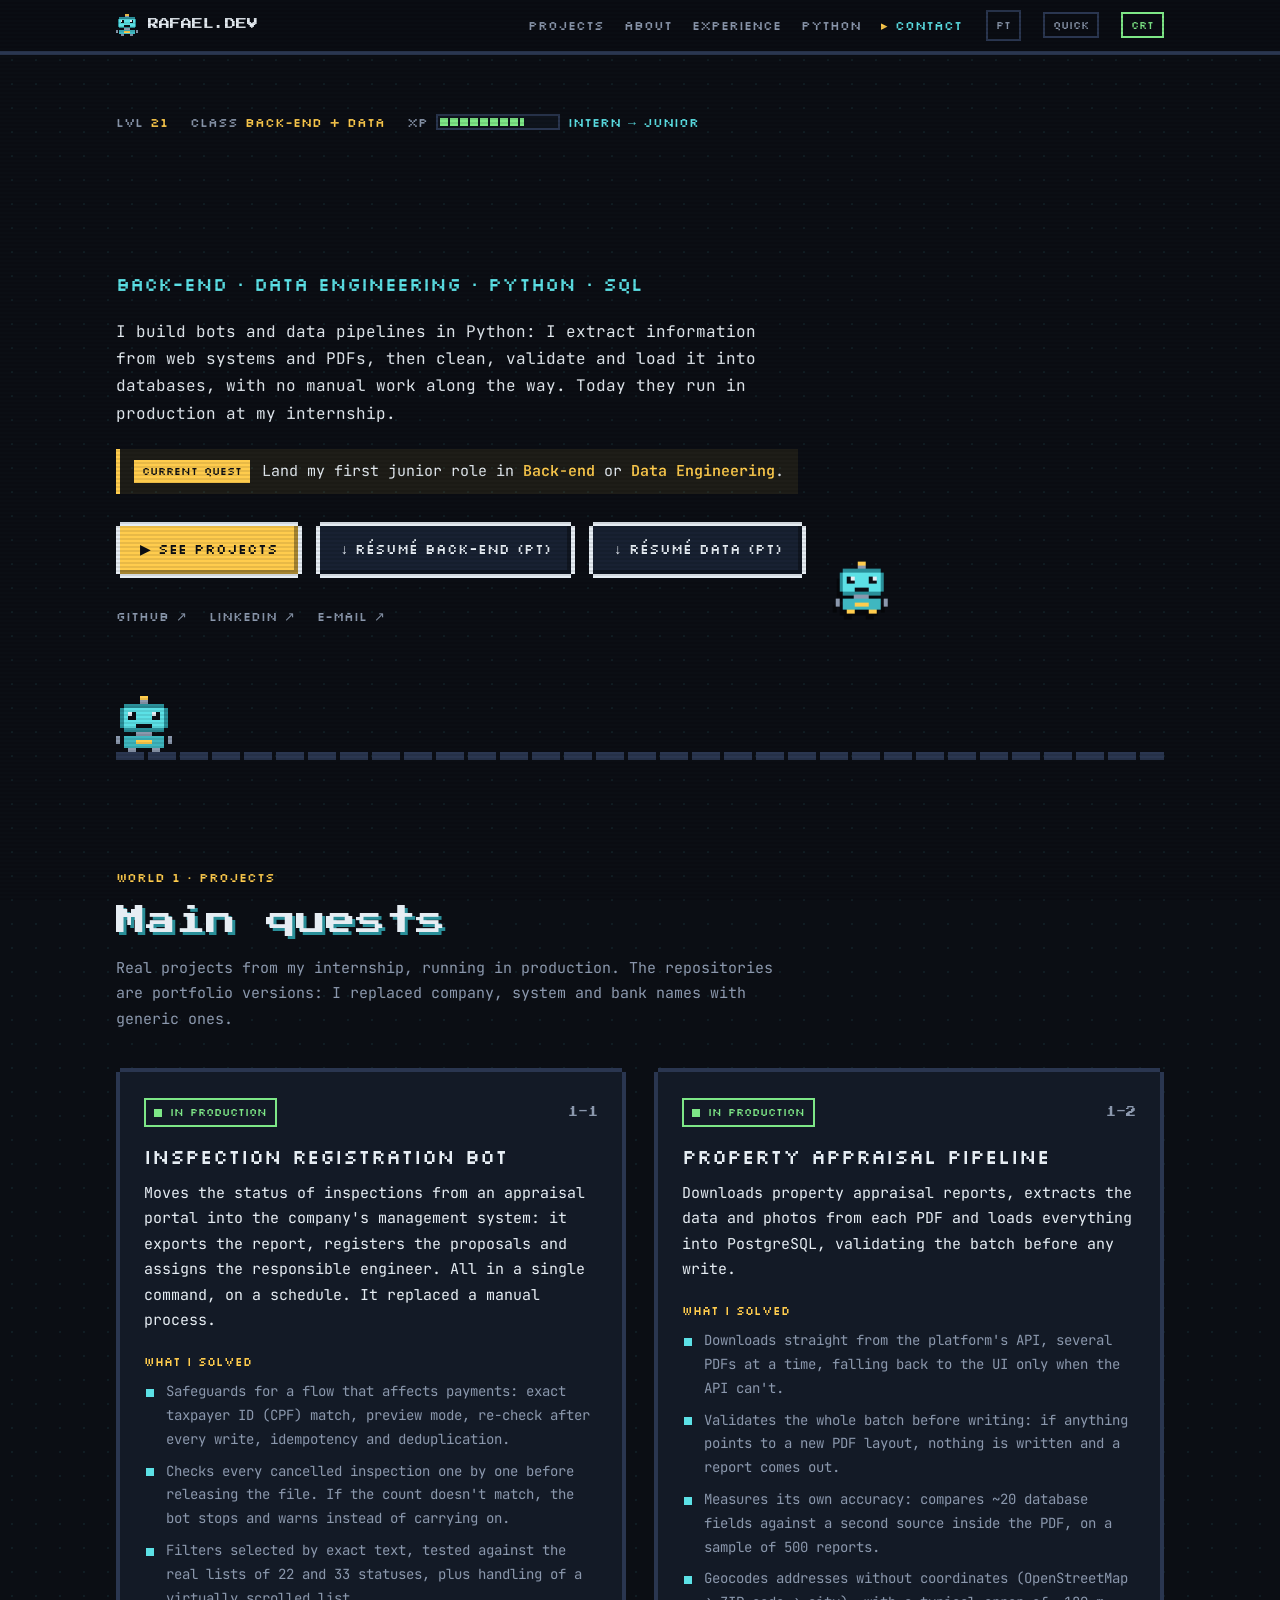
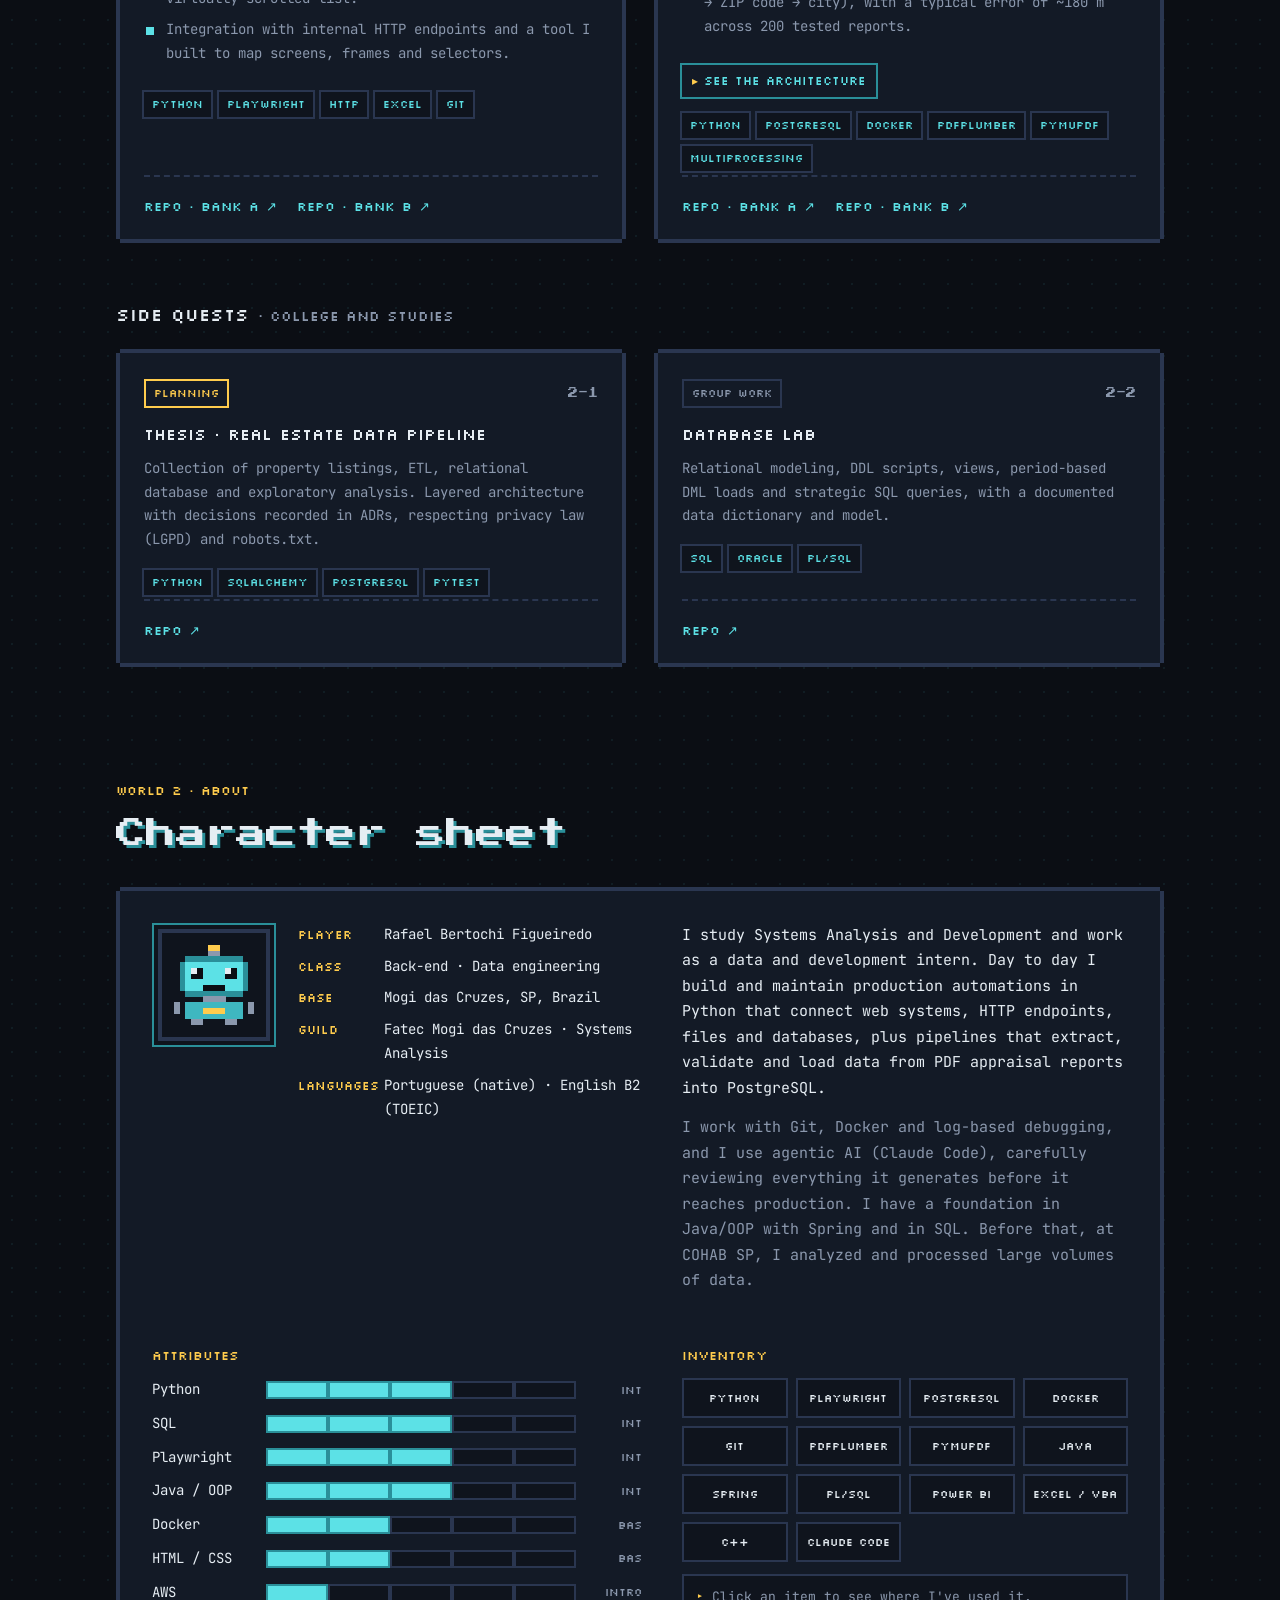
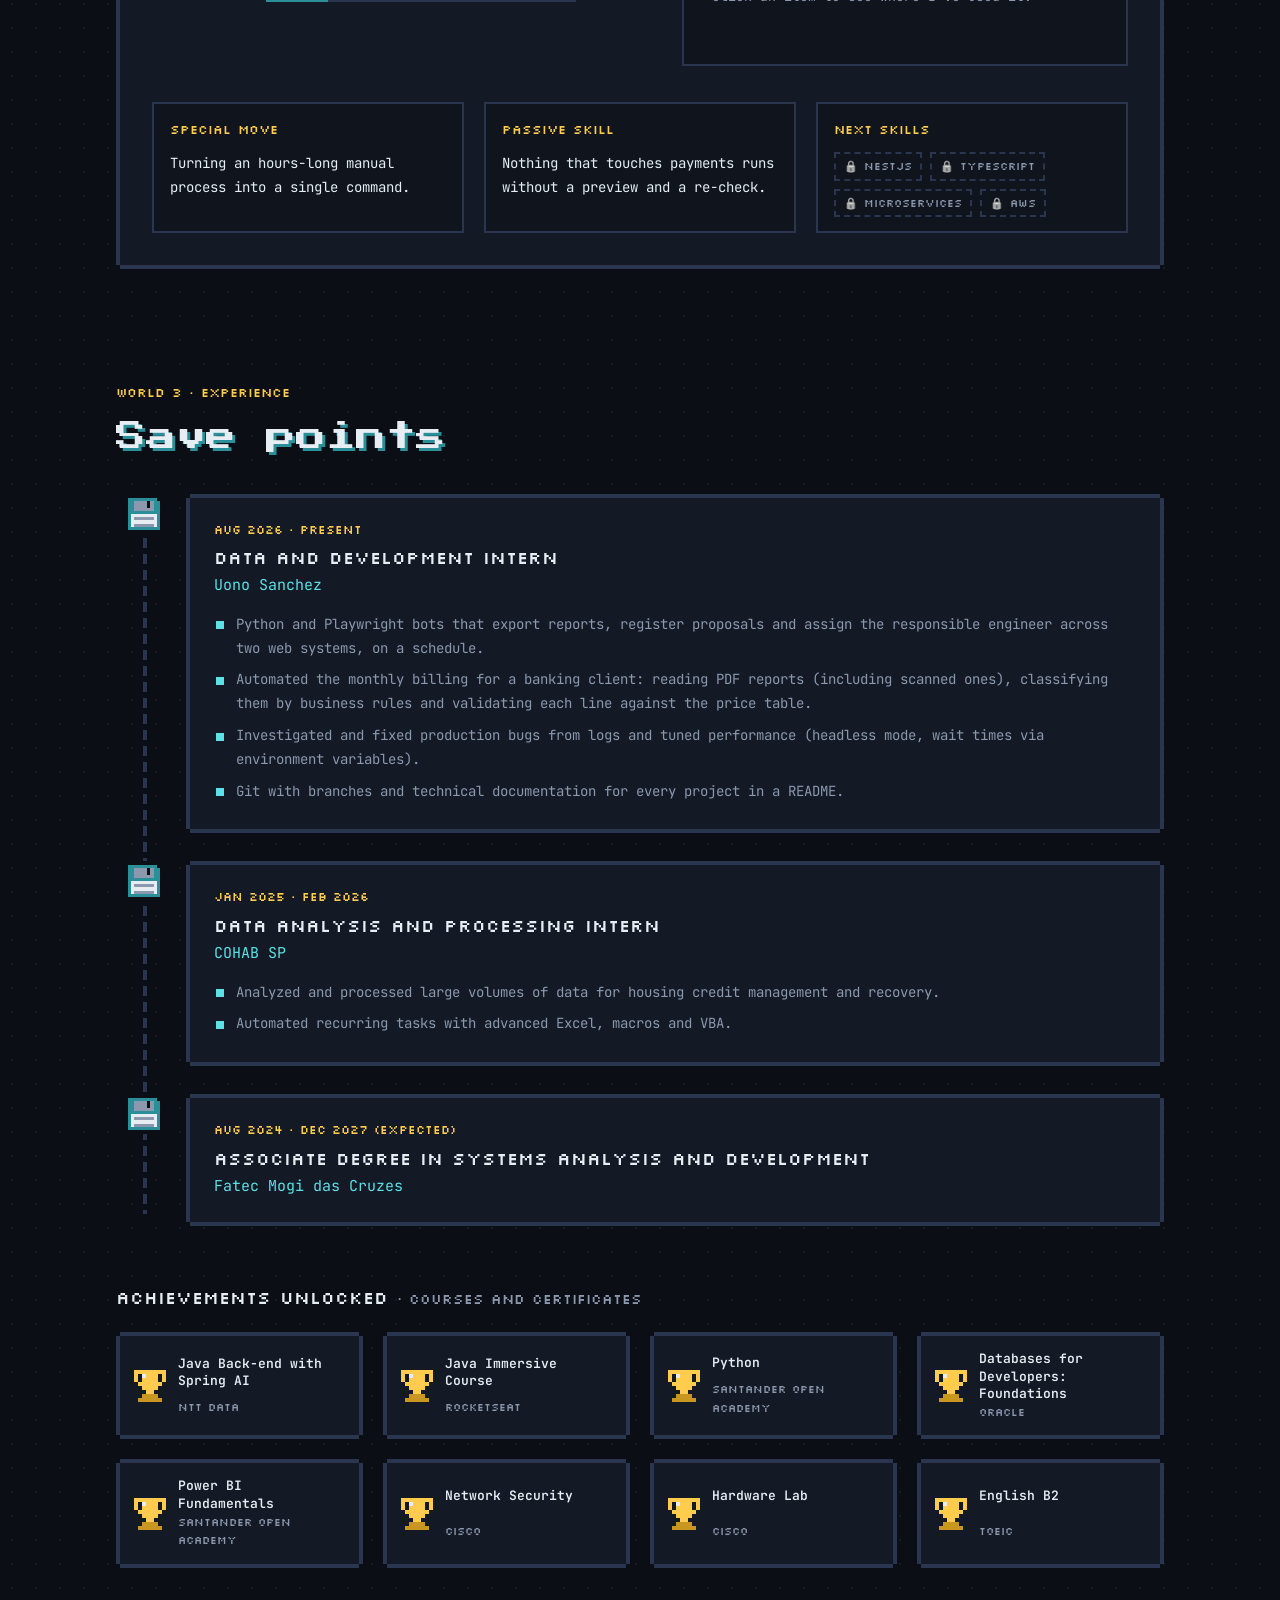
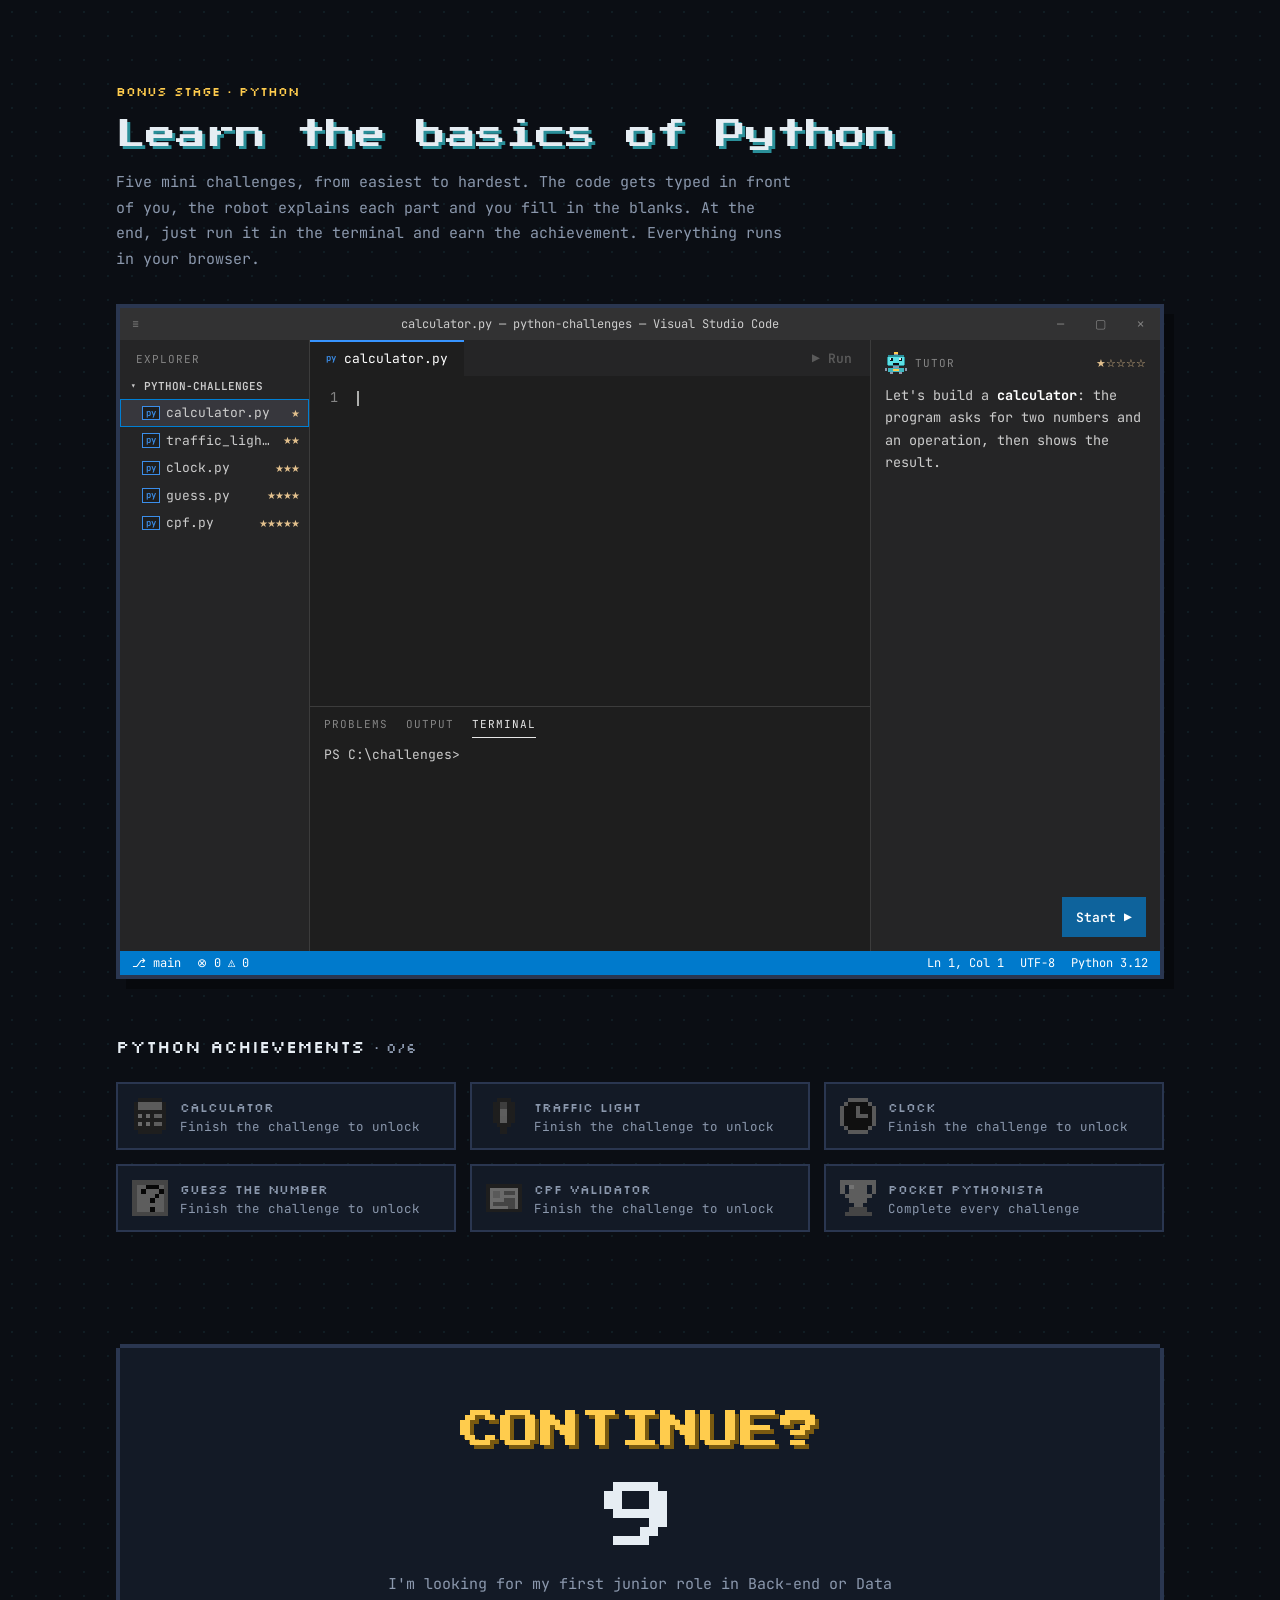
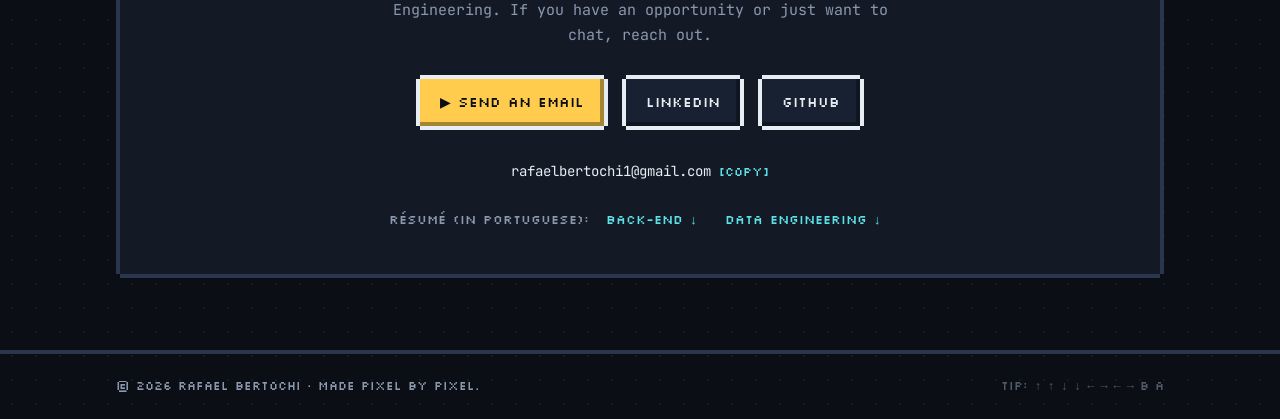
==== en/index.html @ b199b08f "Versão em inglês do portfólio" ====
<!doctype html>
<html lang="en">
<head>
  <meta charset="utf-8">
  <meta name="viewport" content="width=device-width, initial-scale=1">
  <title>Rafael Bertochi · Back-end & Data</title>
  <meta name="description" content="Rafael Bertochi: back-end and data engineering developer. Bots and data pipelines in Python, Playwright, PostgreSQL and Docker. Looking for a junior role in Back-end or Data Engineering.">
  <meta name="theme-color" content="#0b0e14">
  <meta property="og:title" content="Rafael Bertochi · Back-end & Data">
  <meta property="og:description" content="I build bots and data pipelines in Python that take manual work out of the way.">
  <meta property="og:type" content="website">
  <meta property="og:url" content="https://rafaelbertochi1.github.io/en/">
  <meta property="og:image" content="https://rafaelbertochi1.github.io/assets/og.png">
  <meta property="og:image:width" content="1200">
  <meta property="og:image:height" content="630">
  <meta property="og:image:alt" content="Rafael Bertochi: back-end and data engineering, with the portfolio's pixel art robot">
  <meta property="og:locale" content="en_US">
  <meta name="twitter:card" content="summary_large_image">
  <meta name="twitter:image" content="https://rafaelbertochi1.github.io/assets/og.png">
  <link rel="canonical" href="https://rafaelbertochi1.github.io/en/">
  <link rel="alternate" hreflang="pt-BR" href="https://rafaelbertochi1.github.io/">
  <link rel="alternate" hreflang="en" href="https://rafaelbertochi1.github.io/en/">
  <link rel="icon" href="../assets/favicon.svg" type="image/svg+xml">
  <link rel="preconnect" href="https://fonts.googleapis.com">
  <link rel="preconnect" href="https://fonts.gstatic.com" crossorigin>
  <link href="https://fonts.googleapis.com/css2?family=JetBrains+Mono:wght@400;600&family=Press+Start+2P&family=Silkscreen&display=swap" rel="stylesheet">
  <link rel="stylesheet" href="../css/style.css?v=20261006151657">
  <link rel="stylesheet" href="../css/quest.css?v=20261006151657">
  <link rel="stylesheet" href="../css/companion.css?v=20261006151657">
  <link rel="stylesheet" href="../css/cursor.css?v=20261006151657">
  <script>
    document.documentElement.classList.add('js');
    try { if (localStorage.getItem('rbf-direto') === '1') document.documentElement.classList.add('direto'); } catch (e) {}
  </script>
</head>
<body>
  <a class="skip" href="#conteudo">Skip to content</a>

  <!-- Tela de boot (só na primeira visita da sessão) -->
  <div class="boot" id="boot" aria-hidden="true">
    <pre class="boot__log" id="bootLog"></pre>
    <p class="boot__skip">Press any key to skip</p>
  </div>

  <header class="nav">
    <div class="nav__inner">
      <a class="nav__logo" href="#topo" aria-label="Home">
        <span class="nav__sprite" data-sprite="robot" aria-hidden="true"></span>
        <span>RAFAEL.DEV</span>
      </a>
      <nav aria-label="Sections">
        <ul class="nav__links">
          <li><a href="#missoes">Projects</a></li>
          <li><a href="#ficha">About</a></li>
          <li><a href="#jornada">Experience</a></li>
          <li><a href="#python">Python</a></li>
          <li><a href="#contato">Contact</a></li>
        </ul>
      </nav>
      <a class="nav__crt nav__lang" href="../" hreflang="pt-BR" lang="pt-BR" title="Versão em português">PT</a>
      <button class="nav__crt nav__direct" id="directToggle" type="button" aria-pressed="false" title="Quick mode: turns off the intro, the building animations and the robots so you can read everything right away">QUICK</button>
      <button class="nav__crt" id="crtToggle" type="button" aria-pressed="true" title="Turns the old screen effect on/off">CRT</button>
    </div>
  </header>

  <main id="conteudo">

    <!-- HERO -->
    <section class="hero" id="topo">
      <div class="wrap">
        <div class="hud" aria-label="Status">
          <span class="hud__item">LVL <b>21</b></span>
          <span class="hud__item">CLASS <b>BACK-END + DATA</b></span>
          <span class="hud__item hud__xp">
            <span>XP</span>
            <span class="xpbar" role="img" aria-label="Progress from intern to junior"><span class="xpbar__fill"></span></span>
            <span class="hud__xplabel">INTERN → JUNIOR</span>
          </span>
        </div>

        <h1 class="hero__name"><span>RAFAEL</span> <span>BERTOCHI</span></h1>

        <p class="hero__role">Back-end · Data engineering · Python · SQL</p>

        <p class="hero__pitch">
          I build bots and data pipelines in Python: I extract information from web systems
          and PDFs, then clean, validate and load it into databases, with no manual work along
          the way. Today they run in production at my internship.
        </p>

        <p class="quest">
          <span class="quest__tag">CURRENT QUEST</span>
          <span>Land my first junior role in <strong>Back-end</strong> or <strong>Data Engineering</strong>.</span>
        </p>

        <div class="hero__cta">
          <a class="btn btn--primary" href="#missoes">▶ See projects</a>
          <a class="btn" href="../assets/cv/Rafael_Bertochi_CV_Backend_Jr.pdf" download data-goatcounter-click="en-cv-backend-topo">↓ Résumé Back-end (PT)</a>
          <a class="btn" href="../assets/cv/Rafael_Bertochi_CV_Engenharia_Dados.pdf" download data-goatcounter-click="en-cv-dados-topo">↓ Résumé Data (PT)</a>
        </div>

        <ul class="social">
          <li><a href="https://github.com/rafaelbertochi1" target="_blank" rel="noopener" data-goatcounter-click="en-topo-github">GitHub</a></li>
          <li><a href="https://www.linkedin.com/in/rafael-bertochi1" target="_blank" rel="noopener" data-goatcounter-click="en-topo-linkedin">LinkedIn</a></li>
          <li><a href="mailto:rafaelbertochi1@gmail.com" data-goatcounter-click="en-topo-email">E-mail</a></li>
        </ul>
      </div>

      <div class="stage" id="stage">
        <button class="bot" id="bot" type="button" aria-label="Rafael's robot. Click to make it talk.">
          <span class="bot__bubble" id="botBubble" role="status" aria-live="polite"></span>
          <span class="bot__sprite" id="botSprite" aria-hidden="true"></span>
        </button>
        <div class="ground" aria-hidden="true"></div>
      </div>
    </section>

    <!-- PROJETOS -->
    <section class="section" id="missoes">
      <div class="wrap">
        <header class="section__head reveal">
          <p class="section__kicker">WORLD 1 · PROJECTS</p>
          <h2 class="section__title">Main quests</h2>
          <p class="section__lead">
            Real projects from my internship, running in production. The repositories are portfolio
            versions: I replaced company, system and bank names with generic ones.
          </p>
        </header>

        <div class="cards cards--main">
          <article class="card reveal">
            <div class="card__top">
              <span class="badge badge--live"><i></i>IN PRODUCTION</span>
              <span class="card__num">1-1</span>
            </div>
            <h3 class="card__title">Inspection registration bot</h3>
            <p class="card__desc">
              Moves the status of inspections from an appraisal portal into the company's management
              system: it exports the report, registers the proposals and assigns the responsible
              engineer. All in a single command, on a schedule. It replaced a manual process.
            </p>
            <p class="card__loot">What I solved</p>
            <ul class="list">
              <li>Safeguards for a flow that affects payments: exact taxpayer ID (CPF) match, preview mode, re-check after every write, idempotency and deduplication.</li>
              <li>Checks every cancelled inspection one by one before releasing the file. If the count doesn't match, the bot stops and warns instead of carrying on.</li>
              <li>Filters selected by exact text, tested against the real lists of 22 and 33 statuses, plus handling of a virtually scrolled list.</li>
              <li>Integration with internal HTTP endpoints and a tool I built to map screens, frames and selectors.</li>
            </ul>
            <ul class="chips" aria-label="Technologies">
              <li>Python</li><li>Playwright</li><li>HTTP</li><li>Excel</li><li>Git</li>
            </ul>
            <div class="card__links">
              <a href="https://github.com/rafaelbertochi1/robo-cadastro-banco-a" target="_blank" rel="noopener" data-goatcounter-click="en-repo-robo-cadastro-banco-a">Repo · Bank A ↗</a>
              <a href="https://github.com/rafaelbertochi1/robo-cadastro-banco-b" target="_blank" rel="noopener" data-goatcounter-click="en-repo-robo-cadastro-banco-b">Repo · Bank B ↗</a>
            </div>
          </article>

          <article class="card reveal">
            <div class="card__top">
              <span class="badge badge--live"><i></i>IN PRODUCTION</span>
              <span class="card__num">1-2</span>
            </div>
            <h3 class="card__title">Property appraisal pipeline</h3>
            <p class="card__desc">
              Downloads property appraisal reports, extracts the data and photos from each PDF
              and loads everything into PostgreSQL, validating the batch before any write.
            </p>
            <p class="card__loot">What I solved</p>
            <ul class="list">
              <li>Downloads straight from the platform's API, several PDFs at a time, falling back to the UI only when the API can't.</li>
              <li>Validates the whole batch before writing: if anything points to a new PDF layout, nothing is written and a report comes out.</li>
              <li>Measures its own accuracy: compares ~20 database fields against a second source inside the PDF, on a sample of 500 reports.</li>
              <li>Geocodes addresses without coordinates (OpenStreetMap → ZIP code → city), with a typical error of ~180 m across 200 tested reports.</li>
            </ul>
            <details class="arch">
              <summary>See the architecture</summary>
              <ol class="arch__flow" aria-label="Pipeline stages">
                <li><b>Platform</b><small>appraisal reports as PDFs</small></li>
                <li><b>Download</b><small>platform API, several at a time</small></li>
                <li><b>Extraction</b><small>data with pdfplumber, photos with PyMuPDF</small></li>
                <li class="is-gate"><b>Batch validation</b><small>new layout spotted? nothing is written</small></li>
                <li><b>PostgreSQL</b><small>in Docker, via psycopg2</small></li>
                <li><b>Geocoding</b><small>OpenStreetMap → ZIP code → city, in the background</small></li>
              </ol>
              <ul class="arch__stats">
                <li><b>500</b><small>reports in the accuracy sample</small></li>
                <li><b>~20</b><small>fields checked against a 2nd source in the PDF</small></li>
                <li><b>~180 m</b><small>typical geocoding error</small></li>
              </ul>
            </details>
            <ul class="chips" aria-label="Technologies">
              <li>Python</li><li>PostgreSQL</li><li>Docker</li><li>pdfplumber</li><li>PyMuPDF</li><li>Multiprocessing</li>
            </ul>
            <div class="card__links">
              <a href="https://github.com/rafaelbertochi1/pipeline-laudos-banco-a" target="_blank" rel="noopener" data-goatcounter-click="en-repo-pipeline-laudos-banco-a">Repo · Bank A ↗</a>
              <a href="https://github.com/rafaelbertochi1/pipeline-laudos-banco-b" target="_blank" rel="noopener" data-goatcounter-click="en-repo-pipeline-laudos-banco-b">Repo · Bank B ↗</a>
            </div>
          </article>
        </div>

        <h3 class="subhead reveal">Side quests <span>· college and studies</span></h3>

        <div class="cards cards--side">
          <article class="card card--small reveal">
            <div class="card__top">
              <span class="badge badge--wip">PLANNING</span>
              <span class="card__num">2-1</span>
            </div>
            <h4 class="card__title">Thesis · Real estate data pipeline</h4>
            <p class="card__desc">
              Collection of property listings, ETL, relational database and exploratory analysis.
              Layered architecture with decisions recorded in ADRs, respecting privacy law (LGPD) and robots.txt.
            </p>
            <ul class="chips"><li>Python</li><li>SQLAlchemy</li><li>PostgreSQL</li><li>pytest</li></ul>
            <div class="card__links">
              <a href="https://github.com/rafaelbertochi1/Web_Scraper_TCC" target="_blank" rel="noopener" data-goatcounter-click="en-repo-Web_Scraper_TCC">Repo ↗</a>
            </div>
          </article>

          <article class="card card--small reveal">
            <div class="card__top">
              <span class="badge">GROUP WORK</span>
              <span class="card__num">2-2</span>
            </div>
            <h4 class="card__title">Database Lab</h4>
            <p class="card__desc">
              Relational modeling, DDL scripts, views, period-based DML loads and strategic
              SQL queries, with a documented data dictionary and model.
            </p>
            <ul class="chips"><li>SQL</li><li>Oracle</li><li>PL/SQL</li></ul>
            <div class="card__links">
              <a href="https://github.com/rafaelbertochi1/Lab_Banco_Dados" target="_blank" rel="noopener" data-goatcounter-click="en-repo-Lab_Banco_Dados">Repo ↗</a>
            </div>
          </article>
        </div>
      </div>
    </section>

    <!-- SOBRE -->
    <section class="section" id="ficha">
      <div class="wrap">
        <header class="section__head reveal">
          <p class="section__kicker">WORLD 2 · ABOUT</p>
          <h2 class="section__title">Character sheet</h2>
        </header>

        <div class="sheet reveal">
          <div class="sheet__id">
            <div class="portrait" aria-hidden="true"><span data-sprite="robot" data-scale="big"></span></div>
            <dl class="idlist">
              <div><dt>Player</dt><dd>Rafael Bertochi Figueiredo</dd></div>
              <div><dt>Class</dt><dd>Back-end · Data engineering</dd></div>
              <div><dt>Base</dt><dd>Mogi das Cruzes, SP, Brazil</dd></div>
              <div><dt>Guild</dt><dd>Fatec Mogi das Cruzes · Systems Analysis</dd></div>
              <div><dt>Languages</dt><dd>Portuguese (native) · English B2 (TOEIC)</dd></div>
            </dl>
          </div>

          <div class="sheet__bio">
            <p>
              I study Systems Analysis and Development and work as a data and development intern.
              Day to day I build and maintain production automations in Python that connect web
              systems, HTTP endpoints, files and databases, plus pipelines that extract, validate
              and load data from PDF appraisal reports into PostgreSQL.
            </p>
            <p>
              I work with Git, Docker and log-based debugging, and I use agentic AI (Claude Code),
              carefully reviewing everything it generates before it reaches production. I have a
              foundation in Java/OOP with Spring and in SQL. Before that, at COHAB SP, I analyzed
              and processed large volumes of data.
            </p>
          </div>

          <div class="sheet__stats">
            <h3 class="mini">Attributes</h3>
            <ul class="stats" id="stats">
              <li data-lvl="3"><span class="stats__name">Python</span><span class="stats__bar"></span><span class="stats__tag">INT</span></li>
              <li data-lvl="3"><span class="stats__name">SQL</span><span class="stats__bar"></span><span class="stats__tag">INT</span></li>
              <li data-lvl="3"><span class="stats__name">Playwright</span><span class="stats__bar"></span><span class="stats__tag">INT</span></li>
              <li data-lvl="3"><span class="stats__name">Java / OOP</span><span class="stats__bar"></span><span class="stats__tag">INT</span></li>
              <li data-lvl="2"><span class="stats__name">Docker</span><span class="stats__bar"></span><span class="stats__tag">BAS</span></li>
              <li data-lvl="2"><span class="stats__name">HTML / CSS</span><span class="stats__bar"></span><span class="stats__tag">BAS</span></li>
              <li data-lvl="1"><span class="stats__name">AWS</span><span class="stats__bar"></span><span class="stats__tag">INTRO</span></li>
            </ul>
          </div>

          <div class="sheet__inv">
            <h3 class="mini">Inventory</h3>
            <ul class="inv">
              <li>Python</li><li>Playwright</li><li>PostgreSQL</li><li>Docker</li>
              <li>Git</li><li>pdfplumber</li><li>PyMuPDF</li><li>Java</li>
              <li>Spring</li><li>PL/SQL</li><li>Power BI</li><li>Excel / VBA</li>
              <li>C++</li><li>Claude Code</li>
            </ul>
            <div class="inv__info" id="invInfo" aria-live="polite">
              <p class="inv__hint">Click an item to see where I've used it.</p>
            </div>
          </div>

          <div class="sheet__moves">
            <div class="move">
              <h3 class="mini">Special move</h3>
              <p>Turning an hours-long manual process into a single command.</p>
            </div>
            <div class="move">
              <h3 class="mini">Passive skill</h3>
              <p>Nothing that touches payments runs without a preview and a re-check.</p>
            </div>
            <div class="move move--locked">
              <h3 class="mini">Next skills</h3>
              <ul class="locked">
                <li>NestJS</li><li>TypeScript</li><li>Microservices</li><li>AWS</li>
              </ul>
            </div>
          </div>
        </div>
      </div>
    </section>

    <!-- EXPERIÊNCIA -->
    <section class="section" id="jornada">
      <div class="wrap">
        <header class="section__head reveal">
          <p class="section__kicker">WORLD 3 · EXPERIENCE</p>
          <h2 class="section__title">Save points</h2>
        </header>

        <ol class="timeline">
          <li class="save reveal">
            <span class="save__icon" data-sprite="floppy" aria-hidden="true"></span>
            <div class="save__body">
              <p class="save__date">Aug 2026 · present</p>
              <h3 class="save__role">Data and Development Intern</h3>
              <p class="save__org">Uono Sanchez</p>
              <ul class="list">
                <li>Python and Playwright bots that export reports, register proposals and assign the responsible engineer across two web systems, on a schedule.</li>
                <li>Automated the monthly billing for a banking client: reading PDF reports (including scanned ones), classifying them by business rules and validating each line against the price table.</li>
                <li>Investigated and fixed production bugs from logs and tuned performance (headless mode, wait times via environment variables).</li>
                <li>Git with branches and technical documentation for every project in a README.</li>
              </ul>
            </div>
          </li>

          <li class="save reveal">
            <span class="save__icon" data-sprite="floppy" aria-hidden="true"></span>
            <div class="save__body">
              <p class="save__date">Jan 2025 · Feb 2026</p>
              <h3 class="save__role">Data Analysis and Processing Intern</h3>
              <p class="save__org">COHAB SP</p>
              <ul class="list">
                <li>Analyzed and processed large volumes of data for housing credit management and recovery.</li>
                <li>Automated recurring tasks with advanced Excel, macros and VBA.</li>
              </ul>
            </div>
          </li>

          <li class="save reveal">
            <span class="save__icon" data-sprite="floppy" aria-hidden="true"></span>
            <div class="save__body">
              <p class="save__date">Aug 2024 · Dec 2027 (expected)</p>
              <h3 class="save__role">Associate Degree in Systems Analysis and Development</h3>
              <p class="save__org">Fatec Mogi das Cruzes</p>
            </div>
          </li>
        </ol>

        <h3 class="subhead reveal">Achievements unlocked <span>· courses and certificates</span></h3>
        <ul class="trophies">
          <li class="trophy reveal"><span data-sprite="trophy" aria-hidden="true"></span><b>Java Back-end with Spring AI</b><small>NTT DATA</small></li>
          <li class="trophy reveal"><span data-sprite="trophy" aria-hidden="true"></span><b>Java Immersive Course</b><small>Rocketseat</small></li>
          <li class="trophy reveal"><span data-sprite="trophy" aria-hidden="true"></span><b>Python</b><small>Santander Open Academy</small></li>
          <li class="trophy reveal"><span data-sprite="trophy" aria-hidden="true"></span><b>Databases for Developers: Foundations</b><small>Oracle</small></li>
          <li class="trophy reveal"><span data-sprite="trophy" aria-hidden="true"></span><b>Power BI Fundamentals</b><small>Santander Open Academy</small></li>
          <li class="trophy reveal"><span data-sprite="trophy" aria-hidden="true"></span><b>Network Security</b><small>Cisco</small></li>
          <li class="trophy reveal"><span data-sprite="trophy" aria-hidden="true"></span><b>Hardware Lab</b><small>Cisco</small></li>
          <li class="trophy reveal"><span data-sprite="trophy" aria-hidden="true"></span><b>English B2</b><small>TOEIC</small></li>
        </ul>
      </div>
    </section>

    <!-- DESAFIOS PYTHON -->
    <section class="section" id="python">
      <div class="wrap">
        <header class="section__head reveal">
          <p class="section__kicker">BONUS STAGE · PYTHON</p>
          <h2 class="section__title">Learn the basics of Python</h2>
          <p class="section__lead">
            Five mini challenges, from easiest to hardest. The code gets typed in front of you,
            the robot explains each part and you fill in the blanks. At the end, just run it in
            the terminal and earn the achievement. Everything runs in your browser.
          </p>
        </header>

        <div class="qpicker reveal" id="qPicker" role="tablist" aria-label="Challenges"></div>

        <div class="vsc reveal" id="vsc">
          <div class="vsc__title" aria-hidden="true">
            <span class="vsc__menu">≡</span>
            <span class="vsc__name" id="vscTitle">python-challenges — Visual Studio Code</span>
            <span class="vsc__win"><i>—</i><i>▢</i><i>✕</i></span>
          </div>

          <div class="vsc__body">
            <aside class="vsc__explorer" aria-label="Challenge files">
              <p class="vsc__label">EXPLORER</p>
              <p class="vsc__folder">▾ PYTHON-CHALLENGES</p>
              <ul class="vsc__files" id="qFiles"></ul>
            </aside>

            <div class="vsc__editor">
              <div class="vsc__tabs">
                <span class="vsc__tab" id="qTab">calculator.py</span>
                <button class="vsc__run" id="qRun" type="button" disabled title="Run Python file">▶ Run</button>
              </div>
              <div class="vsc__code" id="qCode" aria-label="Challenge code"></div>
            </div>

            <aside class="vsc__tutor" aria-live="polite">
              <div class="tutor__head">
                <span class="tutor__bot" data-sprite="robot" aria-hidden="true"></span>
                <span>TUTOR</span>
                <span class="tutor__step" id="qStep"></span>
              </div>
              <div class="tutor__body" id="qTutor"></div>
              <div class="tutor__quiz" id="qQuiz"></div>
              <div class="tutor__actions">
                <button class="qbtn qbtn--ghost" id="qSkip" type="button">⏩ Skip typing</button>
                <button class="qbtn" id="qNext" type="button">Start ▶</button>
              </div>
            </aside>

            <div class="vsc__panel">
              <div class="vsc__ptabs" aria-hidden="true">
                <span>PROBLEMS</span><span>OUTPUT</span><span class="is-on">TERMINAL</span>
                <button class="vsc__stop" id="qStop" type="button" hidden>■ Stop (Ctrl+C)</button>
              </div>
              <div class="term" id="qTerm" role="log" aria-label="Terminal"></div>
              <div class="qwidget" id="qWidget" aria-hidden="true"></div>
            </div>
          </div>

          <div class="vsc__status" aria-hidden="true">
            <span>⎇ main</span>
            <span id="qStatusErr">⊗ 0  ⚠ 0</span>
            <span class="vsc__spacer"></span>
            <span id="qPos">Ln 1, Col 1</span>
            <span>UTF-8</span>
            <span>Python 3.12</span>
          </div>
        </div>

        <h3 class="subhead reveal">Python achievements <span id="qCount">· 0/5</span></h3>
        <ul class="qach" id="qAch"></ul>
        <button class="qreset" id="qReset" type="button">Reset progress</button>
      </div>
    </section>

    <!-- CONTATO -->
    <section class="section section--contact" id="contato">
      <div class="wrap">
        <div class="continue reveal">
          <p class="continue__title">CONTINUE?</p>
          <p class="continue__count" id="countdown" aria-hidden="true">9</p>
          <p class="continue__text">
            I'm looking for my first junior role in Back-end or Data Engineering.
            If you have an opportunity or just want to chat, reach out.
          </p>
          <div class="hero__cta continue__cta">
            <a class="btn btn--primary" href="mailto:rafaelbertochi1@gmail.com" data-goatcounter-click="en-contato-email">▶ Send an email</a>
            <a class="btn" href="https://www.linkedin.com/in/rafael-bertochi1" target="_blank" rel="noopener" data-goatcounter-click="en-contato-linkedin">LinkedIn</a>
            <a class="btn" href="https://github.com/rafaelbertochi1" target="_blank" rel="noopener" data-goatcounter-click="en-contato-github">GitHub</a>
          </div>
          <button class="copy" id="copyEmail" type="button">rafaelbertochi1@gmail.com <span>[copy]</span></button>
          <p class="cvlinks">
            Résumé (in Portuguese):
            <a href="../assets/cv/Rafael_Bertochi_CV_Backend_Jr.pdf" download data-goatcounter-click="en-cv-backend-contato">Back-end ↓</a>
            <a href="../assets/cv/Rafael_Bertochi_CV_Engenharia_Dados.pdf" download data-goatcounter-click="en-cv-dados-contato">Data Engineering ↓</a>
          </p>
        </div>
      </div>
    </section>
  </main>

  <footer class="footer">
    <div class="wrap footer__inner">
      <p>© 2026 Rafael Bertochi · Made pixel by pixel.</p>
      <p class="footer__hint">Tip: ↑ ↑ ↓ ↓ ← → ← → B A</p>
    </div>
  </footer>

  <div class="toast" id="toast" role="status" aria-live="polite"></div>

  <div class="mc" id="mcToasts" aria-live="polite"></div>

  <script src="../js/main.js?v=20261006151657"></script>
  <script src="../js/name.js?v=20261006151657"></script>
  <script src="../js/build.js?v=20261006151657"></script>
  <script src="../js/quest.js?v=20261006151657"></script>
  <script src="../js/companion.js?v=20261006151657"></script>
  <script src="../js/cursor.js?v=20261006151657"></script>
</body>
</html>
---- css/style.css ----
/* ==========================================================
   Rafael Bertochi · Portfólio retrô / pixel
   ========================================================== */

:root {
  --bg: #0b0e14;
  --bg-2: #0f141d;
  --panel: #131a26;
  --panel-2: #182132;
  --line: #2a3650;
  --text: #e6edf3;
  --muted: #8b98ad;
  --cyan: #5ce1e6;
  --cyan-dk: #2a8f99;
  --amber: #ffcc4d;
  --green: #7ee787;
  --red: #ff6b6b;
  --ink: #0b0e14;

  --px: 4px;
  --font-display: "Press Start 2P", ui-monospace, monospace;
  --font-label: "Silkscreen", ui-monospace, monospace;
  --font-body: "JetBrains Mono", ui-monospace, Consolas, monospace;

  --wrap: 1080px;
  --gutter: 16px;
}

*, *::before, *::after { box-sizing: border-box; }

html { scroll-behavior: smooth; scroll-padding-top: 72px; }

body {
  margin: 0;
  background-color: var(--bg);
  background-image: radial-gradient(rgba(92, 225, 230, 0.07) 1px, transparent 1px);
  background-size: 24px 24px;
  color: var(--text);
  font-family: var(--font-body);
  font-size: 15px;
  line-height: 1.7;
  -webkit-font-smoothing: antialiased;
  overflow-x: hidden;
}

/* Efeito CRT (scanlines) */
body.crt::after {
  content: "";
  position: fixed;
  inset: 0;
  pointer-events: none;
  z-index: 100;
  background: repeating-linear-gradient(
    to bottom,
    rgba(0, 0, 0, 0) 0,
    rgba(0, 0, 0, 0) 2px,
    rgba(0, 0, 0, 0.18) 3px,
    rgba(0, 0, 0, 0) 4px
  );
}

img, svg { display: block; }
a { color: var(--cyan); text-decoration: none; }
a:hover { color: var(--amber); }
:focus-visible { outline: 3px dashed var(--amber); outline-offset: 3px; }

.wrap {
  width: 100%;
  max-width: var(--wrap);
  margin: 0 auto;
  padding: 0 var(--gutter);
}

.skip {
  position: absolute;
  left: -9999px;
  top: 8px;
  z-index: 200;
  background: var(--amber);
  color: var(--ink);
  padding: 8px 12px;
  font-family: var(--font-label);
}
.skip:focus { left: 8px; }

/* Caixa com cantos "pixelados" */
.px-box,
.card,
.sheet,
.continue,
.trophy,
.save__body {
  background: var(--panel);
  box-shadow:
    0 calc(var(--px) * -1) 0 0 var(--line),
    0 var(--px) 0 0 var(--line),
    calc(var(--px) * -1) 0 0 0 var(--line),
    var(--px) 0 0 0 var(--line);
  margin: var(--px);
}

/* ---------- Sprites ---------- */
[data-sprite] svg { width: 100%; height: 100%; shape-rendering: crispEdges; }

/* ---------- Boot ---------- */
.boot {
  display: none;
  position: fixed;
  inset: 0;
  z-index: 300;
  background: var(--bg);
  padding: 32px var(--gutter);
  font-family: var(--font-label);
  font-size: 14px;
  color: var(--green);
  cursor: var(--cur-hand);
}
.boot.is-on { display: block; }
.boot.is-off { opacity: 0; transition: opacity 0.35s steps(4); }
.boot__log { margin: 0; white-space: pre-wrap; font-family: inherit; line-height: 1.9; }
.boot__skip { position: absolute; bottom: 24px; left: var(--gutter); right: var(--gutter); margin: 0; color: var(--muted); animation: blink 1s steps(1) infinite; }

/* ---------- Nav ---------- */
.nav {
  position: sticky;
  top: 0;
  z-index: 50;
  background: rgba(11, 14, 20, 0.92);
  -webkit-backdrop-filter: blur(6px);
  backdrop-filter: blur(6px);
  border-bottom: var(--px) solid var(--line);
}
.nav__inner {
  max-width: var(--wrap);
  margin: 0 auto;
  padding: 10px var(--gutter);
  display: flex;
  align-items: center;
  gap: 16px;
}
.nav__logo {
  display: flex;
  align-items: center;
  gap: 10px;
  font-family: var(--font-display);
  font-size: 11px;
  color: var(--text);
  white-space: nowrap;
}
.nav__sprite { width: 22px; height: 22px; }
.nav nav { margin-left: auto; }
.nav__links { display: flex; gap: 20px; list-style: none; margin: 0; padding: 0; }
.nav__links a { font-family: var(--font-label); font-size: 13px; color: var(--muted); text-transform: uppercase; }
.nav__links a:hover, .nav__links a.is-active { color: var(--cyan); }
.nav__links a.is-active::before { content: "▸ "; color: var(--amber); }
.nav__crt {
  font-family: var(--font-label);
  font-size: 11px;
  background: transparent;
  color: var(--muted);
  border: 2px solid var(--line);
  padding: 4px 8px;
  cursor: var(--cur-hand);
}
.nav__crt[aria-pressed="true"] { color: var(--green); border-color: var(--green); }
.nav__direct { margin-left: 8px; }
.nav__lang { margin-left: 8px; text-decoration: none; }
.nav__lang:hover { color: var(--amber); border-color: var(--amber); }
.nav__crt + .nav__crt { margin-left: 6px; }
/* Modo direto: tudo aparece na hora */
.direto .reveal { opacity: 1 !important; transform: none !important; }
.direto .xpbar__fill { width: 70%; animation: none; }

/* ---------- Botões ---------- */
.btn {
  display: inline-flex;
  align-items: center;
  gap: 8px;
  font-family: var(--font-label);
  font-size: 14px;
  text-transform: uppercase;
  padding: 12px 20px;
  margin: var(--px);
  color: var(--text);
  background: var(--panel-2);
  box-shadow:
    inset calc(var(--px) * -1) calc(var(--px) * -1) 0 0 rgba(0, 0, 0, 0.35),
    0 calc(var(--px) * -1) 0 0 var(--text),
    0 var(--px) 0 0 var(--text),
    calc(var(--px) * -1) 0 0 0 var(--text),
    var(--px) 0 0 0 var(--text);
  transition: transform 0.08s steps(2);
}
.btn:hover { color: var(--ink); background: var(--cyan); }
.btn:active { transform: translateY(2px); }
.btn--primary { background: var(--amber); color: var(--ink); }
.btn--primary:hover { background: var(--text); color: var(--ink); }

/* ---------- Hero ---------- */
.hero { position: relative; padding: 56px 0 0; }

.hud {
  display: flex;
  flex-wrap: wrap;
  gap: 8px 22px;
  font-family: var(--font-label);
  font-size: 13px;
  color: var(--muted);
  margin-bottom: 28px;
}
.hud b { color: var(--amber); font-weight: 400; }
.hud__xp { display: inline-flex; align-items: center; gap: 10px; }
.hud__xplabel { color: var(--cyan); }
.xpbar {
  position: relative;
  display: inline-block;
  width: 120px;
  height: 12px;
  background: var(--bg-2);
  box-shadow: 0 0 0 2px var(--line);
}
.xpbar__fill {
  position: absolute;
  inset: 2px auto 2px 2px;
  width: 0;
  background: repeating-linear-gradient(90deg, var(--green) 0 8px, transparent 8px 10px);
  animation: xp 1.6s steps(12) 0.4s forwards;
}
@keyframes xp { to { width: 70%; } }

.hero__name {
  font-family: var(--font-display);
  font-weight: 400;
  font-size: clamp(30px, 7.4vw, 68px);
  line-height: 1.25;
  margin: 0 0 22px;
  letter-spacing: 1px;
  color: var(--text);
  text-shadow: 4px 4px 0 var(--cyan-dk), 8px 8px 0 rgba(42, 143, 153, 0.35);
}
.hero__name span { display: inline-block; }

/* Nome montado pelos robôs (js/name.js) */
.hero__name.is-assembling { color: transparent; text-shadow: none; }
.namebuild { position: absolute; inset: 0; pointer-events: none; z-index: 3; }
.namebuild__shadow { position: absolute; inset: 0; transform: translate(4px, 4px); }
.namebuild__front { position: absolute; inset: 0; }
.nb { position: absolute; display: block; background: var(--text); animation: nbDrop 0.22s steps(3); }
.nb--sh { background: var(--cyan-dk); }
@keyframes nbDrop { from { transform: translateY(-14px); opacity: 0.2; } }
.namebuild.is-done .nb { opacity: 0; transition: opacity 0.35s steps(3); }
.nbot { position: absolute; left: 0; top: 0; z-index: 2; filter: drop-shadow(2px 4px 0 rgba(0, 0, 0, 0.45)); }
.nbot svg { width: 100%; height: 100%; }
.nbot.is-left svg { transform: scaleX(-1); }

.hero__role {
  font-family: var(--font-label);
  font-size: clamp(14px, 2.2vw, 19px);
  color: var(--cyan);
  margin: 0 0 18px;
  text-transform: uppercase;
}

.hero__pitch {
  max-width: 640px;
  font-size: 16px;
  color: var(--text);
  margin: 0 0 22px;
}

.quest {
  display: inline-flex;
  flex-wrap: wrap;
  align-items: center;
  gap: 10px 12px;
  margin: 0 0 28px;
  padding: 10px 14px;
  background: rgba(255, 204, 77, 0.08);
  border-left: var(--px) solid var(--amber);
  font-size: 15px;
}
.quest strong { color: var(--amber); font-weight: 600; }
.quest__tag {
  font-family: var(--font-label);
  font-size: 11px;
  background: var(--amber);
  color: var(--ink);
  padding: 2px 8px;
}

.hero__cta { display: flex; flex-wrap: wrap; gap: 14px; margin-bottom: 26px; }

.social { display: flex; flex-wrap: wrap; gap: 22px; list-style: none; margin: 0; padding: 0; }
.social a { font-family: var(--font-label); font-size: 13px; color: var(--muted); text-transform: uppercase; }
.social a::after { content: " ↗"; }
.social a:hover { color: var(--cyan); }

/* Palco do robô */
.stage {
  position: relative;
  height: 120px;
  margin-top: 28px;
  max-width: var(--wrap);
  margin-left: auto;
  margin-right: auto;
  overflow: visible;
}
.ground {
  position: absolute;
  left: var(--gutter);
  right: var(--gutter);
  bottom: 18px;
  height: 8px;
  background: repeating-linear-gradient(90deg, var(--line) 0 28px, transparent 28px 32px);
}
.bot {
  position: absolute;
  bottom: 26px;
  left: var(--gutter);
  width: 56px;
  height: 56px;
  padding: 0;
  border: 0;
  background: none;
  cursor: var(--cur-hand);
  will-change: transform;
}
.bot__sprite { display: block; width: 56px; height: 56px; }
.bot.is-flip .bot__sprite { transform: scaleX(-1); }
.bot.is-jump .bot__sprite { animation: jump 0.5s steps(5); }
@keyframes jump {
  0% { translate: 0 0; }
  40% { translate: 0 -28px; }
  60% { translate: 0 -28px; }
  100% { translate: 0 0; }
}
.bot__bubble {
  position: absolute;
  bottom: 70px;
  left: 50%;
  transform: translateX(calc(-50% + var(--shift, 0px)));
  white-space: nowrap;
  font-family: var(--font-label);
  font-size: 12px;
  color: var(--ink);
  background: var(--text);
  padding: 6px 10px;
  box-shadow: 0 0 0 2px var(--ink), 4px 4px 0 2px var(--cyan-dk);
  opacity: 0;
  pointer-events: none;
}
.bot__bubble::after {
  content: "";
  position: absolute;
  left: calc(50% - var(--shift, 0px));
  bottom: -8px;
  width: 8px;
  height: 8px;
  background: var(--text);
  transform: translateX(-50%);
}
.bot__bubble.is-on { opacity: 1; }

/* ---------- Seções ---------- */
.section { padding: 88px 0 24px; }
.section__head { margin-bottom: 36px; }
.section__kicker { font-family: var(--font-label); font-size: 13px; color: var(--amber); margin: 0 0 12px; }
.section__title {
  font-family: var(--font-display);
  font-weight: 400;
  font-size: clamp(20px, 3.6vw, 30px);
  line-height: 1.4;
  margin: 0 0 14px;
  text-shadow: 3px 3px 0 var(--cyan-dk);
}
.section__lead { max-width: 680px; color: var(--muted); margin: 0; }

.subhead {
  font-family: var(--font-label);
  font-weight: 400;
  font-size: 18px;
  text-transform: uppercase;
  color: var(--text);
  margin: 56px 0 20px;
}
.subhead span { color: var(--muted); font-size: 14px; }

.mini {
  font-family: var(--font-label);
  font-weight: 400;
  font-size: 13px;
  text-transform: uppercase;
  color: var(--amber);
  margin: 0 0 12px;
}

/* ---------- Cards de projeto ---------- */
.cards { display: grid; gap: 28px; }
.cards--main { grid-template-columns: repeat(2, minmax(0, 1fr)); }
.cards--side { grid-template-columns: repeat(2, minmax(0, 1fr)); }

.card {
  display: flex;
  flex-direction: column;
  padding: 26px 24px 22px;
  transition: transform 0.12s steps(3), box-shadow 0.12s steps(3);
}
.card:hover {
  transform: translate(-4px, -4px);
  box-shadow:
    0 calc(var(--px) * -1) 0 0 var(--cyan),
    0 var(--px) 0 0 var(--cyan),
    calc(var(--px) * -1) 0 0 0 var(--cyan),
    var(--px) 0 0 0 var(--cyan),
    8px 8px 0 4px var(--cyan-dk);
}
.card__top { display: flex; justify-content: space-between; align-items: center; margin-bottom: 16px; }
.card__num { font-family: var(--font-display); font-size: 10px; color: var(--muted); }
.card__title {
  font-family: var(--font-label);
  font-weight: 400;
  font-size: 20px;
  line-height: 1.3;
  text-transform: uppercase;
  margin: 0 0 12px;
  color: var(--text);
}
.card--small .card__title { font-size: 16px; }
.card__desc { margin: 0 0 18px; color: var(--text); }
.card--small .card__desc { color: var(--muted); font-size: 14px; }
.card__loot { font-family: var(--font-label); font-size: 12px; color: var(--amber); text-transform: uppercase; margin: 0 0 8px; }
.card__links { display: flex; flex-wrap: wrap; gap: 8px 20px; margin-top: auto; padding-top: 18px; border-top: 2px dashed var(--line); }
.card__links a { font-family: var(--font-label); font-size: 13px; text-transform: uppercase; }

.badge {
  display: inline-flex;
  align-items: center;
  gap: 8px;
  font-family: var(--font-label);
  font-size: 11px;
  padding: 3px 8px;
  color: var(--muted);
  border: 2px solid var(--line);
}
.badge--live { color: var(--green); border-color: var(--green); }
.badge--live i { width: 8px; height: 8px; background: var(--green); animation: blink 1.2s steps(1) infinite; }
.badge--wip { color: var(--amber); border-color: var(--amber); }

.list { list-style: none; margin: 0 0 18px; padding: 0; }
.list li { position: relative; padding-left: 22px; margin-bottom: 8px; font-size: 14px; color: var(--muted); }
.list li::before {
  content: "";
  position: absolute;
  left: 2px;
  top: 0.62em;
  width: 8px;
  height: 8px;
  background: var(--cyan);
}

.chips { display: flex; flex-wrap: wrap; gap: 8px; list-style: none; margin: 0 0 4px; padding: 0; }
.chips li {
  font-family: var(--font-label);
  font-size: 11px;
  text-transform: uppercase;
  padding: 3px 8px;
  background: var(--bg-2);
  color: var(--cyan);
  box-shadow: 0 0 0 2px var(--line);
}

/* ---------- Arquitetura da pipeline ---------- */
.arch { margin: 0 0 16px; }
.arch summary {
  display: inline-block;
  list-style: none;
  font-family: var(--font-label);
  font-size: 12px;
  text-transform: uppercase;
  color: var(--cyan);
  padding: 6px 10px;
  box-shadow: 0 0 0 2px var(--cyan-dk);
}
.arch summary::-webkit-details-marker { display: none; }
.arch summary::before { content: "▸ "; color: var(--amber); }
.arch[open] summary::before { content: "▾ "; }
.arch summary:hover { color: var(--amber); box-shadow: 0 0 0 2px var(--amber); }
.arch__flow { list-style: none; margin: 16px 0 0; padding: 0; counter-reset: etapa; }
.arch__flow li {
  position: relative;
  counter-increment: etapa;
  display: grid;
  grid-template-columns: 30px 1fr;
  column-gap: 10px;
  padding: 8px 12px;
  margin-bottom: 18px;
  background: var(--bg-2);
  box-shadow: inset 0 0 0 2px var(--line);
}
.arch__flow li::before {
  content: counter(etapa);
  grid-row: span 2;
  align-self: center;
  font-family: var(--font-display);
  font-size: 11px;
  color: var(--ink);
  background: var(--cyan);
  text-align: center;
  padding: 6px 0;
}
.arch__flow li:not(:last-child)::after {
  content: "▼";
  position: absolute;
  left: 22px;
  bottom: -17px;
  font-size: 11px;
  color: var(--cyan-dk);
}
.arch__flow b { font-family: var(--font-label); font-weight: 400; font-size: 13px; text-transform: uppercase; color: var(--text); }
.arch__flow small { font-size: 12.5px; color: var(--muted); }
.arch__flow li.is-gate { box-shadow: inset 0 0 0 2px var(--amber); }
.arch__flow li.is-gate::before { background: var(--amber); }
.arch__stats { list-style: none; margin: 4px 0 0; padding: 0; display: grid; grid-template-columns: repeat(3, minmax(0, 1fr)); gap: 8px; }
.arch__stats li { padding: 10px; background: var(--bg-2); box-shadow: inset 0 0 0 2px var(--line); text-align: center; }
.arch__stats b { display: block; font-family: var(--font-display); font-weight: 400; font-size: 15px; color: var(--amber); margin-bottom: 6px; }
.arch__stats small { display: block; font-size: 11.5px; line-height: 1.4; color: var(--muted); }
@media (max-width: 640px) { .arch__stats { grid-template-columns: 1fr; } }

/* ---------- Ficha ---------- */
.sheet {
  display: grid;
  grid-template-columns: 1.1fr 1fr;
  grid-template-areas:
    "id bio"
    "stats inv"
    "moves moves";
  gap: 36px 40px;
  padding: 32px;
}
.sheet__id { grid-area: id; display: flex; gap: 22px; align-items: flex-start; }
.sheet__bio { grid-area: bio; }
.sheet__bio p { margin: 0 0 14px; color: var(--muted); }
.sheet__bio p:first-child { color: var(--text); }
.sheet__stats { grid-area: stats; }
.sheet__inv { grid-area: inv; }
.sheet__moves { grid-area: moves; display: grid; grid-template-columns: repeat(3, minmax(0, 1fr)); gap: 20px; }

.portrait {
  flex: none;
  width: 104px;
  height: 104px;
  padding: 12px;
  background: var(--bg-2);
  box-shadow: 0 0 0 4px var(--line), 0 0 0 8px var(--bg-2), 0 0 0 10px var(--cyan-dk);
  margin: 10px;
}
.portrait span { display: block; width: 100%; height: 100%; }

.idlist { margin: 0; display: grid; gap: 8px; }
.idlist div { display: grid; grid-template-columns: 76px 1fr; gap: 10px; }
.idlist dt { font-family: var(--font-label); font-size: 12px; text-transform: uppercase; color: var(--amber); padding-top: 2px; }
.idlist dd { margin: 0; font-size: 14px; }

.stats { list-style: none; margin: 0; padding: 0; display: grid; gap: 10px; }
.stats li { display: grid; grid-template-columns: 104px 1fr 56px; align-items: center; gap: 12px; font-size: 14px; }
.stats__name { color: var(--text); }
.stats__bar { display: flex; gap: 4px; }
.stats__bar i { flex: 1; height: 14px; background: var(--bg-2); box-shadow: 0 0 0 2px var(--line); }
.stats__bar i.on { background: var(--cyan); box-shadow: 0 0 0 2px var(--cyan-dk); }
.stats__tag { font-family: var(--font-label); font-size: 11px; color: var(--muted); text-align: right; }

.inv { list-style: none; margin: 0; padding: 0; display: grid; grid-template-columns: repeat(auto-fill, minmax(104px, 1fr)); gap: 8px; }
.inv li {
  font-family: var(--font-label);
  font-size: 11px;
  text-transform: uppercase;
  text-align: center;
  padding: 10px 6px;
  background: var(--bg-2);
  box-shadow: inset 0 0 0 2px var(--line);
  color: var(--text);
}
.inv li:hover { box-shadow: inset 0 0 0 2px var(--amber); color: var(--amber); }
.inv li:has(.inv__btn) { padding: 0; }
.inv__btn {
  display: block;
  width: 100%;
  min-height: 40px;
  padding: 10px 6px;
  border: 0;
  background: none;
  color: inherit;
  font: inherit;
  text-transform: inherit;
  cursor: var(--cur-hand);
}
.inv li.is-sel { box-shadow: inset 0 0 0 2px var(--amber); color: var(--ink); background: var(--amber); }
.inv__info {
  margin-top: 12px;
  min-height: 92px;
  padding: 12px 14px;
  background: var(--bg-2);
  box-shadow: inset 0 0 0 2px var(--line);
}
.inv__info p { margin: 0; }
.inv__hint { font-size: 13px; color: var(--muted); }
.inv__hint::before { content: "▸ "; color: var(--amber); }
.inv__name { font-family: var(--font-label); font-size: 13px; text-transform: uppercase; color: var(--amber); margin-bottom: 4px !important; }
.inv__text { font-size: 13.5px; line-height: 1.6; color: var(--text); }

.move { padding: 16px 18px; background: var(--bg-2); box-shadow: inset 0 0 0 2px var(--line); }
.move p { margin: 0; font-size: 14px; }
.locked { list-style: none; margin: 0; padding: 0; display: flex; flex-wrap: wrap; gap: 8px; }
.locked li {
  font-family: var(--font-label);
  font-size: 11px;
  text-transform: uppercase;
  padding: 3px 8px;
  color: var(--muted);
  border: 2px dashed var(--line);
}
.locked li::before { content: "🔒 "; filter: grayscale(1); }

/* ---------- Ficha montada pelos robôs (js/build.js) ---------- */
.sheet { position: relative; }
.sheet.is-building [data-bpart] { opacity: 0.1; filter: grayscale(1); }
.sheet.is-building [data-bpart].is-placed { opacity: 1; filter: none; animation: placed 0.35s steps(4); }
@keyframes placed { 0% { transform: scale(0.7); } 60% { transform: scale(1.06); } 100% { transform: none; } }

.crew { position: absolute; inset: 0; pointer-events: none; z-index: 5; }
.crew__bot { position: absolute; left: 0; top: 0; width: 26px; height: 26px; }
.crew__sprite { display: block; width: 26px; height: 26px; }
.crew__bot.is-flip .crew__sprite { transform: scaleX(-1); }
.crew__bot.is-going { opacity: 0.85; }
.crew__box {
  position: absolute;
  left: 7px;
  top: -11px;
  width: 12px;
  height: 10px;
  background: var(--c, var(--amber));
  box-shadow: 0 0 0 2px var(--ink);
}
.crew__bot.is-empty .crew__box { display: none; }
.crew__say {
  position: absolute;
  bottom: 38px;
  left: 50%;
  transform: translateX(-50%);
  white-space: nowrap;
  font-family: var(--font-label);
  font-size: 11px;
  color: var(--ink);
  background: var(--text);
  padding: 3px 7px;
  box-shadow: 0 0 0 2px var(--ink);
  opacity: 0;
}
.crew__say.is-left { left: 0; transform: none; }
.crew__say.is-right { left: auto; right: 0; transform: none; }
.crew__say.is-on { opacity: 1; }
.spark { position: absolute; width: 6px; height: 6px; background: var(--c); animation: spark 0.5s steps(5) forwards; }
@keyframes spark { to { transform: translate(var(--dx), var(--dy)); opacity: 0; } }
.crew__skip {
  position: absolute;
  top: 10px;
  right: 12px;
  z-index: 6;
  border: 0;
  background: var(--bg-2);
  color: var(--muted);
  font-family: var(--font-label);
  font-size: 11px;
  text-transform: uppercase;
  padding: 8px 10px;
  box-shadow: 0 0 0 2px var(--line);
  cursor: var(--cur-hand);
}
.crew__skip:hover { color: var(--amber); box-shadow: 0 0 0 2px var(--amber); }

/* ---------- Timeline ---------- */
.timeline { list-style: none; margin: 0; padding: 0 0 0 8px; position: relative; }
.timeline::before {
  content: "";
  position: absolute;
  left: 27px;
  top: 12px;
  bottom: 12px;
  width: 4px;
  background: repeating-linear-gradient(to bottom, var(--line) 0 10px, transparent 10px 16px);
}
.save { position: relative; display: grid; grid-template-columns: 40px 1fr; gap: 22px; margin-bottom: 28px; }
.save__icon { position: relative; z-index: 1; width: 40px; height: 40px; background: var(--bg); padding: 4px; }
.save__body { padding: 22px 24px 8px; }
.save__date { font-family: var(--font-label); font-size: 12px; color: var(--amber); margin: 0 0 6px; text-transform: uppercase; }
.save__role { font-family: var(--font-label); font-weight: 400; font-size: 18px; text-transform: uppercase; line-height: 1.3; margin: 0 0 4px; }
.save__org { margin: 0 0 14px; color: var(--cyan); }

/* ---------- Conquistas ---------- */
.trophies { list-style: none; margin: 0; padding: 0; display: grid; grid-template-columns: repeat(4, minmax(0, 1fr)); gap: 20px; }
.trophy { display: grid; grid-template-columns: 32px 1fr; grid-template-rows: auto auto; column-gap: 12px; padding: 14px; align-items: center; }
.trophy span { grid-row: span 2; width: 32px; height: 32px; }
.trophy b { font-weight: 600; font-size: 13px; line-height: 1.35; }
.trophy small { font-family: var(--font-label); font-size: 11px; color: var(--muted); text-transform: uppercase; }

/* ---------- Contato ---------- */
.section--contact { padding-bottom: 72px; }
.continue { text-align: center; padding: 48px 24px 36px; }
.continue__title {
  font-family: var(--font-display);
  font-size: clamp(22px, 5vw, 40px);
  margin: 0;
  color: var(--amber);
  text-shadow: 4px 4px 0 #7a5a10;
  animation: blink 1.4s steps(1) infinite;
}
.continue__count { font-family: var(--font-display); font-size: clamp(40px, 9vw, 72px); margin: 18px 0; color: var(--text); line-height: 1; }
.continue__text { max-width: 520px; margin: 0 auto 26px; color: var(--muted); }
.continue__cta { justify-content: center; }
.copy {
  font-family: var(--font-body);
  font-size: 14px;
  background: none;
  border: 0;
  color: var(--text);
  cursor: var(--cur-hand);
  padding: 6px;
}
.copy span { font-family: var(--font-label); font-size: 12px; color: var(--cyan); }
.copy:hover span { color: var(--amber); }

/* ---------- Footer ---------- */
.footer { border-top: var(--px) solid var(--line); padding: 22px 0; }
.footer__inner { display: flex; flex-wrap: wrap; justify-content: space-between; gap: 8px 20px; }
.footer p { margin: 0; font-family: var(--font-label); font-size: 12px; color: var(--muted); }
.footer__hint { opacity: 0.55; }

/* ---------- Toast ---------- */
.toast {
  position: fixed;
  left: 50%;
  bottom: 24px;
  z-index: 250;
  transform: translate(-50%, 200%);
  visibility: hidden;
  font-family: var(--font-label);
  font-size: 13px;
  text-transform: uppercase;
  background: var(--amber);
  color: var(--ink);
  padding: 10px 16px;
  box-shadow: 0 0 0 4px var(--ink), 6px 6px 0 4px rgba(0, 0, 0, 0.5);
  transition: transform 0.25s steps(5), visibility 0s 0.25s;
  max-width: calc(100% - 32px);
  text-align: center;
}
.toast.is-on { transform: translate(-50%, 0); visibility: visible; transition: transform 0.25s steps(5); }

/* ---------- Reveal ---------- */
.js .reveal { opacity: 0; transform: translateY(16px); }
.js .reveal.is-in { opacity: 1; transform: none; transition: opacity 0.4s steps(4), transform 0.4s steps(4); }

/* ---------- Modo festa (Konami) ---------- */
body.party .bot__sprite { animation: hue 1s linear infinite; }
body.party .hero__name { animation: hue 2s linear infinite; }
@keyframes hue { to { filter: hue-rotate(360deg); } }

@keyframes blink { 50% { opacity: 0; } }

/* ---------- Responsivo ---------- */
@media (max-width: 900px) {
  .cards--main { grid-template-columns: 1fr; }
  .cards--side { grid-template-columns: 1fr 1fr; }
  .trophies { grid-template-columns: repeat(2, minmax(0, 1fr)); }
  .sheet { grid-template-columns: 1fr; grid-template-areas: "id" "bio" "stats" "inv" "moves"; padding: 24px 20px; }
  .sheet__moves { grid-template-columns: 1fr; }
}

@media (max-width: 640px) {
  body { font-size: 14px; }
  .nav__inner { flex-wrap: wrap; gap: 8px 12px; }
  .nav nav { order: 3; width: 100%; margin-left: 0; overflow-x: auto; }
  .nav__crt { margin-left: auto; }
  .nav__links { gap: 18px; }
  .hero { padding-top: 36px; }
  .hud { font-size: 12px; gap: 6px 16px; }
  .cards--side, .trophies { grid-template-columns: 1fr; }
  .card { padding: 22px 18px 18px; }
  .sheet__id { flex-direction: column; }
  .stats li { grid-template-columns: 88px 1fr 50px; gap: 8px; }
  .save { grid-template-columns: 32px 1fr; gap: 14px; }
  .save__icon { width: 32px; height: 32px; }
  .timeline { padding-left: 0; }
  .timeline::before { left: 14px; }
  .save__body { padding: 18px 16px 6px; }
  .btn { padding: 11px 16px; font-size: 13px; }
  .chips li, .badge, .stats__tag, .inv li, .locked li, .trophy small,
  .quest__tag, .card__num, .nav__crt, .card__loot, .footer p { font-size: 12px; }
  .card__num { font-size: 10px; }
  .nav nav { scrollbar-width: none; }
  .nav nav::-webkit-scrollbar { display: none; }
  .nav__links { justify-content: space-between; gap: 8px; }
  .nav__links a { font-size: 12px; white-space: nowrap; }
  .nav__links a.is-active::before { content: none; }
}

/* Telas de toque: áreas de clique maiores e sem dica de teclado */
@media (pointer: coarse) {
  .nav__logo { padding: 11px 0; margin: -11px 0; }
  .nav__links a,
  .social a,
  .card__links a {
    display: inline-block;
    padding: 14px 0;
    margin: -14px 0;
  }
  .nav__crt { min-height: 40px; min-width: 44px; }
  .footer__hint { display: none; }
}

@media (prefers-reduced-motion: reduce) {
  html { scroll-behavior: auto; }
  *, *::before, *::after { animation-duration: 0.001ms !important; animation-iteration-count: 1 !important; transition: none !important; }
  .xpbar__fill { width: 70%; }
  .js .reveal { opacity: 1; transform: none; }
}
---- css/quest.css ----
/* ==========================================================
   Desafios Python: janela estilo VS Code + conquistas
   ========================================================== */

.vsc {
  --vs-bg: #1e1e1e;
  --vs-side: #252526;
  --vs-title: #323233;
  --vs-line: #3c3c3c;
  --vs-text: #cccccc;
  --vs-dim: #858585;
  --vs-blue: #007acc;
  --vs-btn: #0e639c;

  margin: 0 var(--px) 8px;
  background: var(--vs-bg);
  color: var(--vs-text);
  font-family: var(--font-body);
  box-shadow: 0 0 0 4px var(--line), 10px 10px 0 4px rgba(0, 0, 0, 0.35);
  overflow: hidden;
}

/* Barra de título */
.vsc__title {
  display: flex;
  align-items: center;
  gap: 12px;
  height: 32px;
  padding: 0 0 0 12px;
  background: var(--vs-title);
  font-size: 12px;
  color: var(--vs-text);
}
.vsc__menu { color: var(--vs-dim); }
.vsc__name { flex: 1; text-align: center; white-space: nowrap; overflow: hidden; text-overflow: ellipsis; }
.vsc__win { display: flex; }
.vsc__win i { font-style: normal; width: 40px; text-align: center; color: var(--vs-dim); line-height: 32px; }
.vsc__win i:last-child:hover { background: #e81123; color: #fff; }

/* Grade principal */
.vsc__body {
  display: grid;
  grid-template-columns: 190px minmax(0, 1fr) 290px;
  grid-template-areas:
    "explorer editor tutor"
    "explorer panel  tutor";
}

/* Explorador */
.vsc__explorer { grid-area: explorer; background: var(--vs-side); padding: 10px 0; border-right: 1px solid var(--vs-line); }
.vsc__label { margin: 0 0 8px 16px; font-size: 11px; letter-spacing: 1px; color: var(--vs-dim); }
.vsc__folder { margin: 0 0 4px 10px; font-size: 11px; font-weight: 600; color: var(--vs-text); }
.vsc__files { list-style: none; margin: 0; padding: 0; }
.vsc__file {
  display: flex;
  align-items: center;
  gap: 6px;
  width: 100%;
  padding: 4px 10px 4px 22px;
  border: 0;
  background: none;
  color: var(--vs-text);
  font: 13px/1.5 var(--font-body);
  text-align: left;
  cursor: var(--cur-hand);
}
.vsc__file:hover { background: #2a2d2e; }
.vsc__file.is-on { background: #37373d; outline: 1px solid #007fd4; outline-offset: -1px; }
.py { font-size: 9px; font-weight: 600; color: #3b8eea; background: #1e1e1e; padding: 0 3px; border: 1px solid #3b8eea; line-height: 1.4; }
.vsc__fname { flex: 1; white-space: nowrap; overflow: hidden; text-overflow: ellipsis; }
.vsc__fmeta { font-size: 10px; color: #e2c08d; letter-spacing: -1px; }

/* Editor */
.vsc__editor { grid-area: editor; min-width: 0; display: flex; flex-direction: column; }
.vsc__tabs { display: flex; align-items: stretch; background: var(--vs-side); height: 36px; }
.vsc__tab {
  display: flex;
  align-items: center;
  padding: 0 16px;
  background: var(--vs-bg);
  border-top: 2px solid #3794ff;
  font-size: 13px;
  color: #fff;
}
.vsc__tab::before { content: "py"; font-size: 9px; font-weight: 600; color: #3b8eea; margin-right: 8px; }
.vsc__run {
  margin-left: auto;
  margin-right: 8px;
  align-self: center;
  border: 0;
  background: transparent;
  color: #89d185;
  font: 600 13px var(--font-body);
  padding: 6px 10px;
  cursor: var(--cur-hand);
}
.vsc__run:hover:not(:disabled) { background: #2a2d2e; }
.vsc__run:disabled { color: #5a5a5a; cursor: not-allowed; }
.vsc__run.is-ready { animation: pulse 1.2s steps(2) infinite; }
@keyframes pulse { 50% { background: rgba(137, 209, 133, 0.18); } }

.vsc__code {
  height: 330px;
  overflow: auto;
  padding: 10px 0;
  font-size: 13.5px;
  line-height: 1.65;
  background: var(--vs-bg);
}
.ln { display: flex; min-width: max-content; }
.ln__n { flex: none; width: 46px; padding-right: 18px; text-align: right; color: var(--vs-dim); user-select: none; }
.ln__c { white-space: pre; color: #d4d4d4; padding-right: 16px; }
.kw { color: #c586c0; }
.kc { color: #569cd6; }
.fn { color: #dcdcaa; }
.va { color: #9cdcfe; }
.st { color: #ce9178; }
.nu { color: #b5cea8; }
.cm { color: #6a9955; }
.caret { display: inline-block; width: 2px; height: 1.15em; margin-left: 1px; vertical-align: text-bottom; background: #aeafad; animation: blink 1s steps(1) infinite; }
.blank {
  display: inline-block;
  padding: 0 4px;
  color: var(--amber);
  background: rgba(255, 204, 77, 0.14);
  outline: 1px dashed var(--amber);
  animation: blink 1.2s steps(1) infinite;
}

/* Tutor (painel lateral) */
.vsc__tutor {
  grid-area: tutor;
  display: flex;
  flex-direction: column;
  min-width: 0;
  background: var(--vs-side);
  border-left: 1px solid var(--vs-line);
  padding: 12px 14px 14px;
}
.tutor__head { display: flex; align-items: center; gap: 8px; font-size: 11px; letter-spacing: 1px; color: var(--vs-dim); margin-bottom: 10px; }
.tutor__bot { width: 22px; height: 22px; }
.tutor__step { margin-left: auto; color: #e2c08d; letter-spacing: 0; }
.tutor__body { flex: 1; font-size: 13.5px; line-height: 1.65; }
.tutor__body p { margin: 0 0 10px; }
.tutor__body code, .tutor__quiz code { font-family: var(--font-body); color: #dcdcaa; background: #1e1e1e; padding: 0 4px; }
.tutor__body b, .tutor__quiz b { color: #fff; }
.tutor__link {
  border: 0;
  background: none;
  padding: 0;
  font: inherit;
  color: #3794ff;
  text-decoration: underline;
  cursor: var(--cur-hand);
}

.tutor__quiz:empty { display: none; }
.tutor__quiz { margin: 6px 0 12px; padding: 12px; background: #1e1e1e; box-shadow: inset 0 0 0 1px var(--amber); }
.quiz__q { margin: 0 0 10px; font-size: 13.5px; }
.quiz__opts { display: flex; flex-wrap: wrap; gap: 8px; }
.quiz__opt {
  min-width: 56px;
  min-height: 40px;
  padding: 6px 14px;
  border: 0;
  background: #3a3d41;
  color: #fff;
  font: 600 15px var(--font-body);
  box-shadow: inset -3px -3px 0 rgba(0, 0, 0, 0.35);
  cursor: var(--cur-hand);
}
.quiz__opt:hover:not(:disabled) { background: #45494e; }
.quiz__opt.is-right { background: #2ea043; }
.quiz__opt.is-wrong { background: #6e2a2a; color: #f5b5b5; animation: shake 0.3s steps(4); cursor: not-allowed; }
.quiz__hint { margin: 10px 0 0; font-size: 12.5px; color: #e2c08d; }
@keyframes shake { 25% { transform: translateX(-4px); } 75% { transform: translateX(4px); } }

.tutor__actions { display: flex; flex-wrap: wrap; gap: 8px; justify-content: flex-end; }
.qbtn {
  min-height: 40px;
  padding: 8px 14px;
  border: 0;
  background: var(--vs-btn);
  color: #fff;
  font: 600 13px var(--font-body);
  cursor: var(--cur-hand);
}
.qbtn:hover:not(:disabled) { background: #1177bb; }
.qbtn:disabled { opacity: 0.45; cursor: default; }
.qbtn--ghost { background: transparent; color: var(--vs-text); box-shadow: inset 0 0 0 1px var(--vs-line); }
.qbtn--ghost:hover { background: #2a2d2e; }
.qbtn[hidden] { display: none; }

/* Painel inferior: terminal */
.vsc__panel {
  grid-area: panel;
  min-width: 0;
  display: grid;
  grid-template-columns: minmax(0, 1fr) auto;
  grid-template-areas: "ptabs ptabs" "term widget";
  border-top: 1px solid var(--vs-line);
  background: var(--vs-bg);
}
.vsc__ptabs { grid-area: ptabs; display: flex; align-items: center; gap: 18px; padding: 0 14px; height: 34px; font-size: 11px; letter-spacing: 1px; color: var(--vs-dim); }
.vsc__ptabs .is-on { color: #e7e7e7; box-shadow: 0 1px 0 0 #e7e7e7; padding: 4px 0; }
.vsc__stop {
  margin-left: auto;
  border: 0;
  background: #5a1d1d;
  color: #ffb4b4;
  font: 600 12px var(--font-body);
  padding: 5px 10px;
  cursor: var(--cur-hand);
}
.vsc__stop:hover { background: #7a2525; }
.vsc__stop[hidden] { display: none; }

.term {
  grid-area: term;
  height: 210px;
  overflow: auto;
  padding: 4px 14px 12px;
  font-size: 13px;
  line-height: 1.55;
  color: #cccccc;
}
.term__line { white-space: pre-wrap; word-break: break-word; }
.term__ps { color: #cccccc; }
.term__in {
  width: 12ch;
  min-width: 8ch;
  max-width: 60%;
  border: 0;
  outline: 0;
  padding: 0;
  background: transparent;
  color: #fff;
  font: inherit;
  caret-color: #fff;
  border-bottom: 1px dashed #5a5a5a;
}
.term__in:focus { border-bottom-color: var(--amber); }
.term__typed { color: #fff; }
.c-verde { color: #3fb950; font-weight: 600; }
.c-amarelo { color: #d29922; font-weight: 600; }
.c-vermelho { color: #f85149; font-weight: 600; }
.c-err { color: #f48771; }
.c-errhead { font-weight: 600; }
.c-dim { color: var(--vs-dim); }

/* Widgets visuais ao lado do terminal */
.qwidget { grid-area: widget; display: none; }
.qwidget.is-on { display: flex; align-items: center; justify-content: center; padding: 8px 18px; border-left: 1px solid var(--vs-line); }
.tl { display: grid; gap: 8px; padding: 10px; background: #111; box-shadow: 0 0 0 3px #3a4256; }
.tl i { width: 34px; height: 34px; background: #2b2b2b; transition: background 0.2s steps(2), box-shadow 0.2s steps(2); }
.tl i[data-c="VERMELHO"].is-on { background: #f85149; box-shadow: 0 0 18px #f85149; }
.tl i[data-c="AMARELO"].is-on { background: #e3b341; box-shadow: 0 0 18px #e3b341; }
.tl i[data-c="VERDE"].is-on { background: #3fb950; box-shadow: 0 0 18px #3fb950; }
.clk {
  font-family: var(--font-display);
  font-size: 20px;
  color: var(--green);
  background: #0b0e14;
  padding: 16px 14px;
  box-shadow: 0 0 0 3px #3a4256;
  text-shadow: 0 0 10px rgba(126, 231, 135, 0.6);
}

/* Barra de status */
.vsc__status {
  display: flex;
  align-items: center;
  gap: 16px;
  height: 24px;
  padding: 0 12px;
  background: var(--vs-blue);
  color: #fff;
  font-size: 12px;
  white-space: nowrap;
  overflow: hidden;
}
.vsc__spacer { flex: 1; }

/* Seletor de desafios (telas menores, quando o explorador some) */
.qpicker { display: none; gap: 10px; margin: 0 var(--px) 18px; overflow-x: auto; padding: 4px 4px 8px; scrollbar-width: thin; }
.qpick {
  flex: none;
  display: grid;
  grid-template-columns: 26px auto;
  grid-template-rows: auto auto;
  column-gap: 10px;
  align-items: center;
  padding: 8px 12px;
  border: 0;
  background: var(--panel);
  color: var(--text);
  text-align: left;
  cursor: var(--cur-hand);
  box-shadow: 0 0 0 2px var(--line);
}
.qpick.is-on { box-shadow: 0 0 0 2px var(--cyan); }
.qpick.is-done .qpick__s { color: var(--green); }
.qpick__i { grid-row: span 2; width: 26px; height: 26px; display: flex; align-items: center; }
.qpick__i svg { max-height: 26px; }
.qpick__n { font-family: var(--font-label); font-size: 12px; text-transform: uppercase; white-space: nowrap; }
.qpick__s { font-size: 11px; color: var(--amber); }

/* Galeria de conquistas */
.qach { list-style: none; margin: 0; padding: 0; display: grid; grid-template-columns: repeat(3, minmax(0, 1fr)); gap: 14px; }
.qach__item {
  display: grid;
  grid-template-columns: 36px 1fr;
  gap: 12px;
  align-items: center;
  padding: 12px 14px;
  background: var(--panel);
  box-shadow: 0 0 0 2px var(--line);
  margin: 2px;
}
.qach__icon { width: 36px; height: 36px; display: flex; align-items: center; justify-content: center; filter: grayscale(1) brightness(0.45); }
.qach__icon svg { max-height: 36px; }
.qach__item b { display: block; font-family: var(--font-label); font-weight: 400; font-size: 13px; text-transform: uppercase; color: var(--muted); }
.qach__item small { display: block; font-size: 12.5px; color: var(--muted); line-height: 1.45; }
.qach__item.is-got { box-shadow: 0 0 0 2px var(--amber); }
.qach__item.is-got .qach__icon { filter: none; }
.qach__item.is-got b { color: var(--amber); }
.qach__item.is-got small { color: var(--text); }

.qreset {
  display: block;
  margin: 18px 0 0 auto;
  border: 0;
  background: none;
  color: var(--muted);
  font-family: var(--font-label);
  font-size: 12px;
  text-transform: uppercase;
  cursor: var(--cur-hand);
  padding: 8px 4px;
}
.qreset:hover { color: var(--red); }
.qreset[hidden] { display: none; }

/* Toast "Conquista desbloqueada!" estilo Minecraft */
.mc {
  position: fixed;
  top: 76px;
  right: 16px;
  z-index: 260;
  display: grid;
  gap: 10px;
  pointer-events: none;
}
.mc__toast {
  display: flex;
  align-items: center;
  gap: 12px;
  width: 340px;
  max-width: calc(100vw - 32px);
  padding: 10px 14px 10px 10px;
  background: #212121;
  box-shadow: 0 0 0 2px #000, inset 0 0 0 2px #555, inset 0 0 0 4px #2b2b2b, 6px 6px 0 2px rgba(0, 0, 0, 0.45);
  transform: translateX(calc(100% + 40px));
  transition: transform 0.35s steps(6);
}
.mc__toast.is-in { transform: translateX(0); }
.mc__icon { flex: none; width: 40px; height: 40px; display: flex; align-items: center; justify-content: center; padding: 4px; background: #8b8b8b; box-shadow: inset 2px 2px 0 #373737, inset -2px -2px 0 #fff; }
.mc__icon svg { max-height: 32px; }
.mc__t { display: block; font-family: var(--font-label); font-weight: 400; font-size: 14px; color: #ffff55; text-shadow: 2px 2px 0 #3f3f15; }
.mc__d { display: block; font-family: var(--font-label); font-size: 13px; line-height: 1.4; color: #fff; text-shadow: 2px 2px 0 #3f3f3f; margin-top: 3px; }

/* CVs no contato */
.cvlinks { margin: 14px 0 0; font-family: var(--font-label); font-size: 13px; text-transform: uppercase; color: var(--muted); }
.cvlinks a { display: inline-block; margin: 0 8px; padding: 8px 2px; }

/* ---------- Responsivo ---------- */
@media (max-width: 1000px) {
  .vsc__body { grid-template-columns: minmax(0, 1fr) 270px; grid-template-areas: "editor tutor" "panel tutor"; }
  .vsc__explorer { display: none; }
  .qpicker { display: flex; }
  .qach { grid-template-columns: repeat(2, minmax(0, 1fr)); }
}

@media (max-width: 720px) {
  .vsc__body { grid-template-columns: minmax(0, 1fr); grid-template-areas: "editor" "tutor" "panel"; }
  .vsc__tutor { border-left: 0; border-top: 1px solid var(--vs-line); }
  .vsc__code { height: 250px; font-size: 12.5px; }
  .ln__n { width: 34px; padding-right: 12px; }
  .term { height: 190px; font-size: 12.5px; padding: 4px 10px 10px; }
  .vsc__ptabs span:not(.is-on) { display: none; }
  .vsc__win i { width: 30px; }
  .vsc__status span:nth-child(2), .vsc__status span:nth-child(5) { display: none; }
  .vsc__panel { grid-template-columns: minmax(0, 1fr); grid-template-areas: "ptabs" "widget" "term"; }
  .qwidget.is-on { border-left: 0; border-bottom: 1px solid var(--vs-line); padding: 12px; }
  .tl { grid-auto-flow: column; }
  .tl i { width: 28px; height: 28px; }
  .clk { font-size: 18px; padding: 12px; }
  .qach { grid-template-columns: 1fr; }
  .mc { top: 70px; right: 16px; left: 16px; justify-items: end; }
}

@media (prefers-reduced-motion: reduce) {
  .mc__toast { transition: none; }
}
---- css/companion.css ----
/* ==========================================================
   Robô companheiro + jogo da velha
   ========================================================== */

.buddy {
  position: fixed;
  left: 0;
  top: 0;
  z-index: 240;
  will-change: transform;
  width: 52px;
  height: 52px;
  padding: 0;
  border: 0;
  background: none;
  cursor: var(--cur-hand);
  visibility: hidden;
  pointer-events: none;
}
.buddy.is-on { visibility: visible; pointer-events: auto; }
.buddy__fly { position: relative; display: block; width: 100%; height: 100%; transform-origin: 0 0; }
.buddy__sprite { display: block; width: 52px; height: 52px; filter: drop-shadow(3px 6px 0 rgba(0, 0, 0, 0.45)); }
.buddy.is-air .buddy__sprite { animation: hover 1.1s steps(2) infinite; }
@keyframes hover { 50% { translate: 0 -5px; } }
.buddy.is-hop .buddy__fly { animation: buddyHop 0.6s steps(6); }
.buddy.is-left .buddy__sprite { transform: scaleX(-1); }
/* Em pé em cima de algo: sem flutuar, sombra colada no "chão" */
.buddy.is-standing .buddy__sprite { animation: none; filter: drop-shadow(2px 2px 0 rgba(0, 0, 0, 0.5)); }
.buddy.is-loop .buddy__sprite { animation: loopDeLoop 0.8s steps(8); }
@keyframes loopDeLoop { to { rotate: 360deg; } }
@keyframes buddyHop {
  0%, 100% { translate: 0 0; }
  30% { translate: 0 -18px; }
  55% { translate: 0 0; }
  75% { translate: 0 -7px; }
}
.buddy:focus-visible { outline-offset: 6px; }

.buddy__say {
  position: absolute;
  right: 4px;
  bottom: 66px;
  width: max-content;
  max-width: 220px;
  white-space: normal;
  text-align: left;
  line-height: 1.35;
  font-family: var(--font-label);
  font-size: 12px;
  color: var(--ink);
  background: var(--text);
  padding: 7px 10px;
  box-shadow: 0 0 0 2px var(--ink), 4px 4px 0 2px rgba(0, 0, 0, 0.45);
  opacity: 0;
  pointer-events: none;
  transition: opacity 0.15s steps(2);
}
.buddy__say::after {
  content: "";
  position: absolute;
  right: 18px;
  bottom: -8px;
  width: 8px;
  height: 8px;
  background: inherit;
}
.buddy__say.is-on { opacity: 1; }
/* O balão fica sempre do lado de dentro da tela */
.buddy.say-left .buddy__say { right: auto; left: 4px; }
.buddy.say-left .buddy__say::after { right: auto; left: 18px; }
.buddy.say-below .buddy__say { bottom: auto; top: 66px; }
.buddy.say-below .buddy__say::after { bottom: auto; top: -8px; }

/* No fim da página: "Eu te desafio!" em destaque */
.buddy.is-challenge .buddy__say {
  background: var(--amber);
  font-size: 14px;
  padding: 9px 12px;
  animation: dare 0.9s steps(2) infinite;
}
@keyframes dare { 50% { box-shadow: 0 0 0 2px var(--ink), 4px 4px 0 2px rgba(0, 0, 0, 0.45), 0 0 0 6px rgba(255, 204, 77, 0.35); } }
.buddy.is-challenge .buddy__sprite { filter: drop-shadow(0 0 8px rgba(255, 204, 77, 0.55)) drop-shadow(3px 6px 0 rgba(0, 0, 0, 0.45)); }

/* Robô do topo some enquanto está voando como companheiro */
.bot.is-away { visibility: hidden; }

/* Painel do jogo */
.ttt {
  position: fixed;
  right: 20px;
  bottom: 84px;
  z-index: 245;
  width: 300px;
  padding: 14px 16px 16px;
  background: var(--panel);
  color: var(--text);
  box-shadow:
    0 -4px 0 0 var(--cyan-dk),
    0 4px 0 0 var(--cyan-dk),
    -4px 0 0 0 var(--cyan-dk),
    4px 0 0 0 var(--cyan-dk),
    10px 10px 0 4px rgba(0, 0, 0, 0.5);
  opacity: 0;
  transform: translateY(16px);
  transition: opacity 0.18s steps(3), transform 0.18s steps(3);
}
.ttt.is-on { opacity: 1; transform: none; }
.ttt[hidden] { display: none; }

.ttt__head { display: flex; align-items: center; justify-content: space-between; font-family: var(--font-display); font-size: 11px; color: var(--amber); }
.ttt__close {
  min-width: 36px;
  min-height: 36px;
  border: 0;
  background: none;
  color: var(--muted);
  font-size: 16px;
  cursor: var(--cur-hand);
}
.ttt__close:hover { color: var(--red); }
.ttt__msg { min-height: 1.6em; margin: 6px 0 12px; font-family: var(--font-label); font-size: 13px; color: var(--cyan); }

.ttt__board {
  position: relative;
  display: grid;
  grid-template-columns: repeat(3, 1fr);
  gap: 6px;
  padding: 6px;
  background: var(--bg-2);
}
.ttt__cell {
  aspect-ratio: 1;
  padding: 16px;
  border: 0;
  background: var(--panel-2);
  box-shadow: inset 0 0 0 2px var(--line), inset -4px -4px 0 rgba(0, 0, 0, 0.3);
  cursor: var(--cur-hand);
  opacity: 0;
  transform: scale(0.4);
}
.ttt__cell.is-built { opacity: 1; transform: none; transition: transform 0.18s steps(3), opacity 0.1s steps(2); }
.ttt__cell:not(:disabled):hover { box-shadow: inset 0 0 0 2px var(--cyan), inset -4px -4px 0 rgba(0, 0, 0, 0.3); }
.ttt__cell:disabled { cursor: default; }
.ttt__cell svg { width: 100%; height: 100%; }
.ttt__cell.is-pop svg { animation: tttPop 0.3s steps(3); }
@keyframes tttPop { 0% { transform: scale(0.3); } 100% { transform: none; } }
.ttt__cell.is-win { background: #2a2410; box-shadow: inset 0 0 0 2px var(--amber); animation: winBlink 0.5s steps(1) 4; }
@keyframes winBlink { 50% { background: #5a4710; box-shadow: inset 0 0 0 4px var(--amber); } }
.ttt__board.is-over .ttt__cell:not(.is-win) svg { opacity: 0.45; }

.ttt__builder {
  position: absolute;
  left: 0;
  top: 0;
  width: 26px;
  height: 26px;
  opacity: 0;
  pointer-events: none;
  z-index: 2;
  transition: transform 0.24s steps(4);
}
.ttt__builder.is-on { opacity: 1; }
.ttt__builder svg { width: 100%; height: 100%; }

.ttt__score { margin: 12px 0 0; font-family: var(--font-label); font-size: 12px; color: var(--muted); text-align: center; }
.ttt__actions { display: flex; justify-content: center; }
.ttt__again {
  margin-top: 12px;
  min-height: 40px;
  padding: 8px 16px;
  border: 0;
  background: var(--amber);
  color: var(--ink);
  font-family: var(--font-label);
  font-size: 13px;
  text-transform: uppercase;
  box-shadow: inset -4px -4px 0 rgba(0, 0, 0, 0.3);
  cursor: var(--cur-hand);
}
.ttt__again:hover { background: var(--text); }
.ttt__again[hidden] { display: none; }

@media (max-width: 640px) {
  .buddy { width: 46px; height: 46px; }
  .buddy__sprite { width: 46px; height: 46px; }
  .buddy__say { bottom: 60px; max-width: 200px; }
  .buddy.say-below .buddy__say { top: 58px; }
  .ttt { left: auto; right: 12px; bottom: 70px; width: min(290px, calc(100vw - 24px)); padding: 10px 12px 12px; }
  .ttt__msg { margin: 4px 0 8px; }
  .ttt__cell { padding: 10px; }
  .ttt__score { margin-top: 8px; }
  .ttt__again { margin-top: 8px; }
}

@media (prefers-reduced-motion: reduce) {
  .ttt, .ttt__cell.is-built, .ttt__builder { transition: none; }
  .buddy.is-air .buddy__sprite, .buddy.is-challenge .buddy__say { animation: none; }
}
---- css/cursor.css ----
/* Cursores em pixel art (gerado por scripts/cursores.py, não edite à mão) */
:root {
  --cur-aim: url("[data-uri]") 14 14, crosshair;
  --cur-hand: url("[data-uri]") 9 2, pointer;
  --cur-press: url("[data-uri]") 9 6, pointer;
  --ind-hand: url("[data-uri]");
}

@media (pointer: fine) {
  html, body { cursor: var(--cur-aim); }
  a, button, [role="button"], label, summary, select { cursor: var(--cur-hand); }
  a:active, button:active, [role="button"]:active { cursor: var(--cur-press); }
  button:disabled { cursor: not-allowed; }
  input, textarea, .term__in { cursor: text; }
}

/* Rastro de pixels (js/cursor.js) */
.trail { position: fixed; inset: 0; pointer-events: none; z-index: 400; }
.trail__px { position: absolute; display: block; opacity: 0; }
.trail__px.is-on { animation: trailFade 0.5s steps(5) forwards; }
@keyframes trailFade {
  0% { opacity: 0.9; transform: none; }
  100% { opacity: 0; transform: translateY(8px) scale(0.5); }
}

/* Indicador: mãozinha apontando para os links mais importantes ao passar o mouse */
.hero__cta a[download],
.cvlinks a,
.card__links a,
.continue__cta a,
.social a,
.copy { position: relative; }
.hero__cta a[download]::before,
.cvlinks a::before,
.card__links a::before,
.continue__cta a::before,
.social a::before,
.copy::before {
  content: "";
  position: absolute;
  right: calc(100% + 6px);
  top: 50%;
  width: 26px;
  height: 24px;
  background: var(--ind-hand) no-repeat center / contain;
  image-rendering: pixelated;
  transform: translateY(-50%);
  opacity: 0;
  pointer-events: none;
  z-index: 2;
}
.hero__cta a[download]:hover::before, .hero__cta a[download]:focus-visible::before,
.cvlinks a:hover::before, .cvlinks a:focus-visible::before,
.card__links a:hover::before, .card__links a:focus-visible::before,
.continue__cta a:hover::before, .continue__cta a:focus-visible::before,
.social a:hover::before, .social a:focus-visible::before,
.copy:hover::before, .copy:focus-visible::before {
  opacity: 1;
  animation: pointAt 0.6s steps(2) infinite;
}
@keyframes pointAt { 50% { transform: translate(-6px, -50%); } }
.btn::before { right: calc(100% + 10px); }
@media (prefers-reduced-motion: reduce) {
  .hero__cta a[download]:hover::before, .cvlinks a:hover::before, .card__links a:hover::before,
  .continue__cta a:hover::before, .social a:hover::before, .copy:hover::before { animation: none; }
}
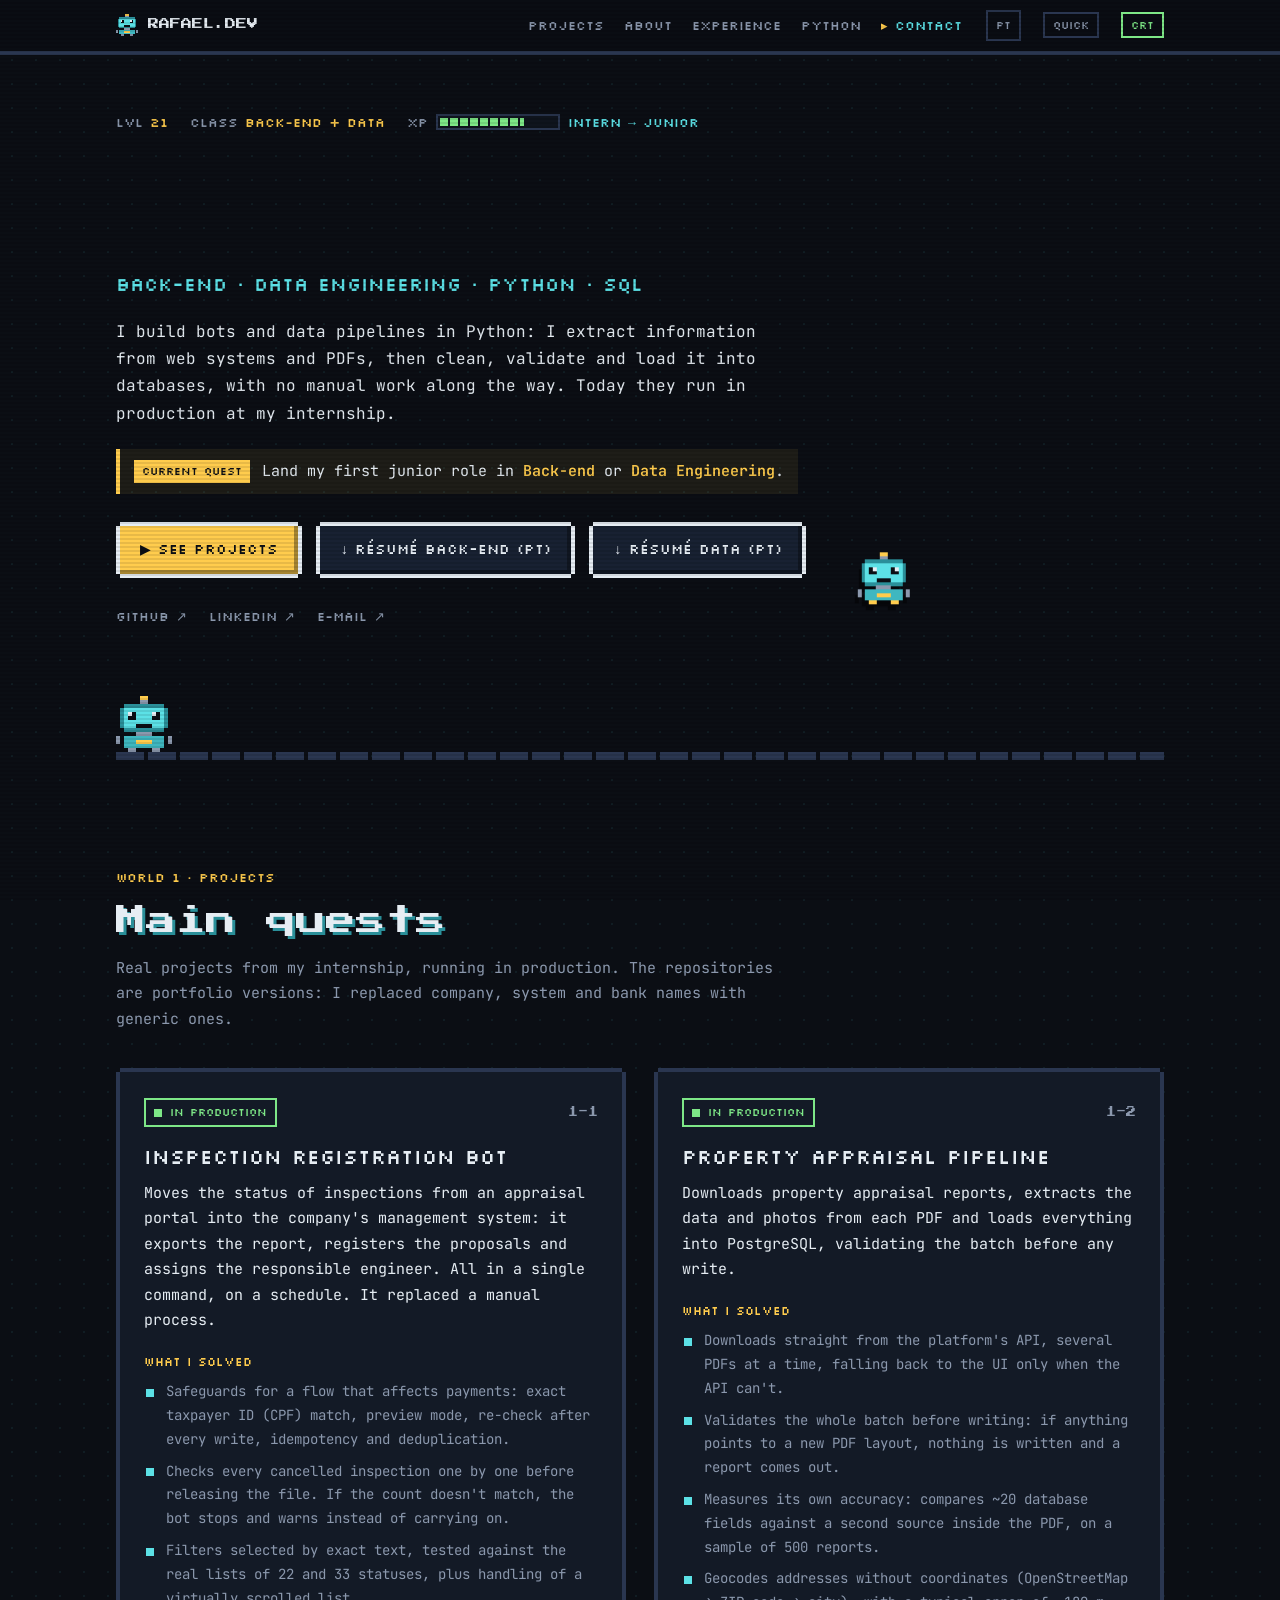
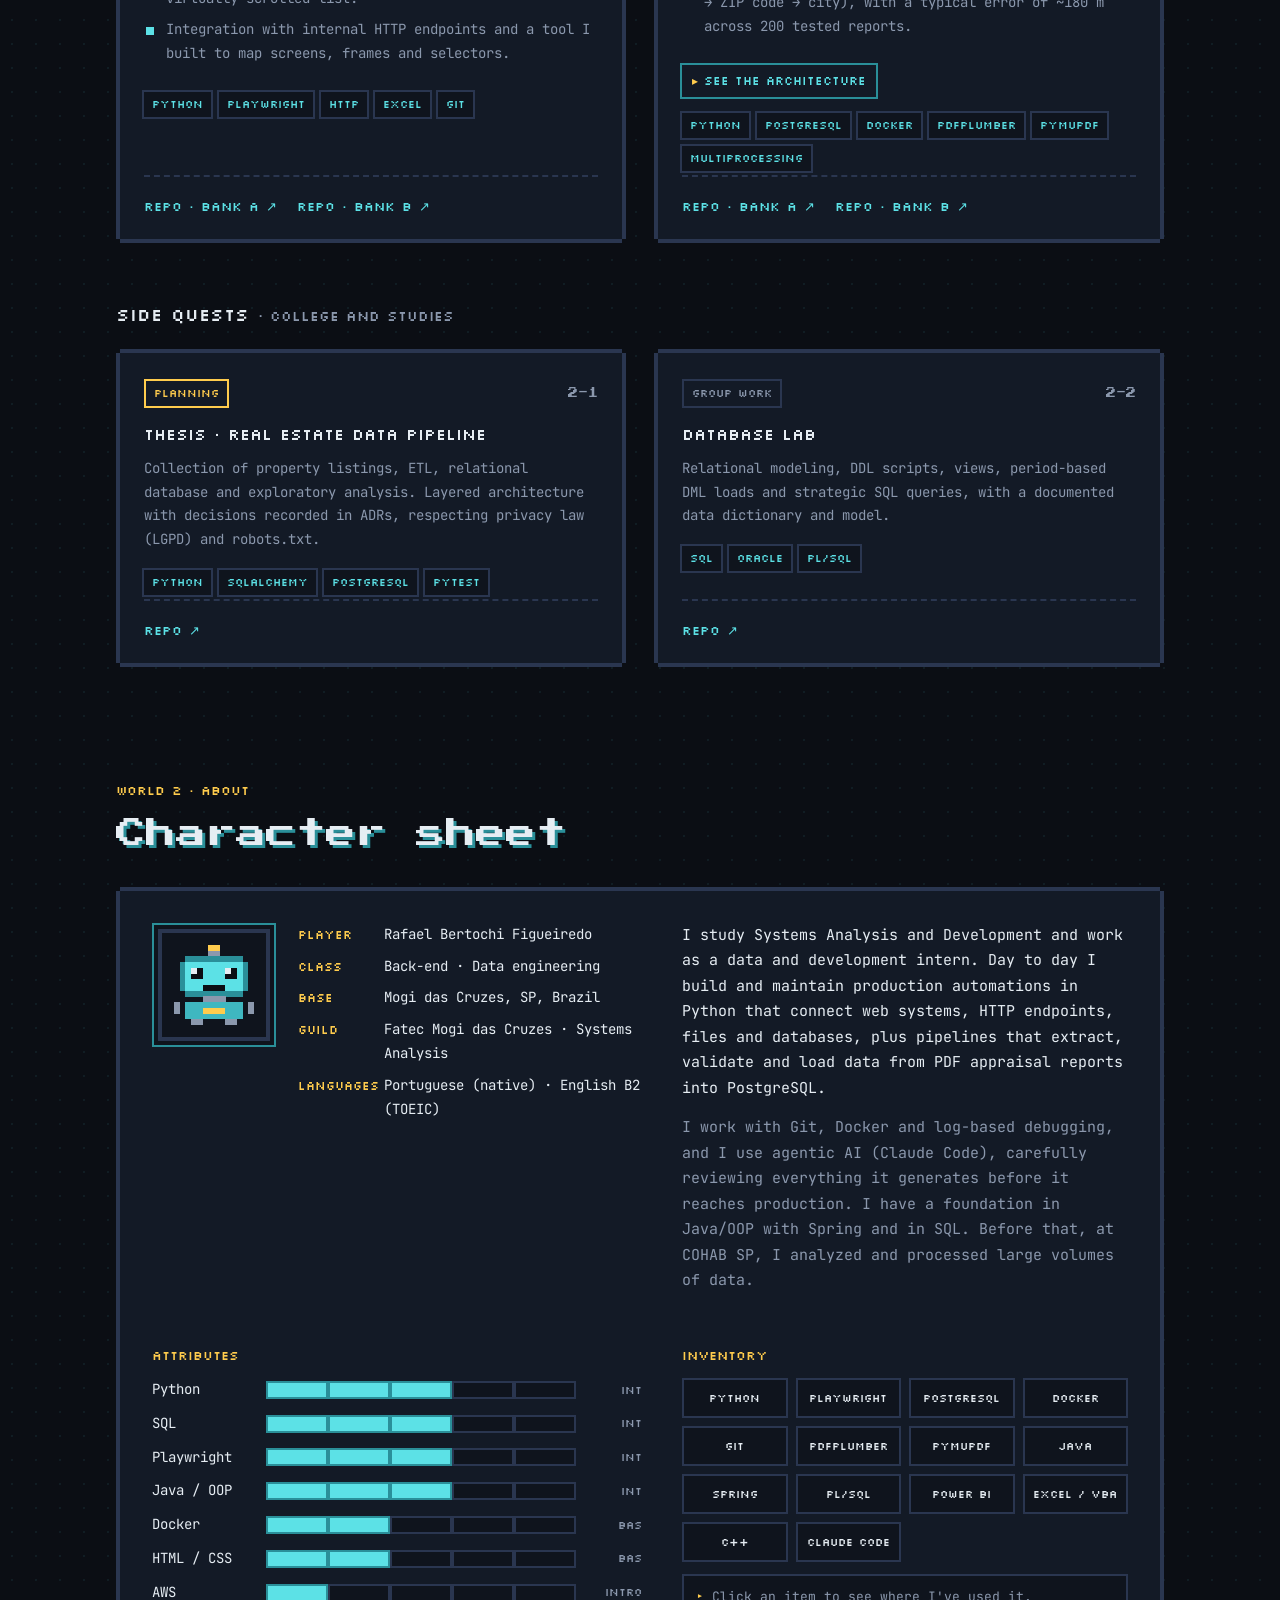
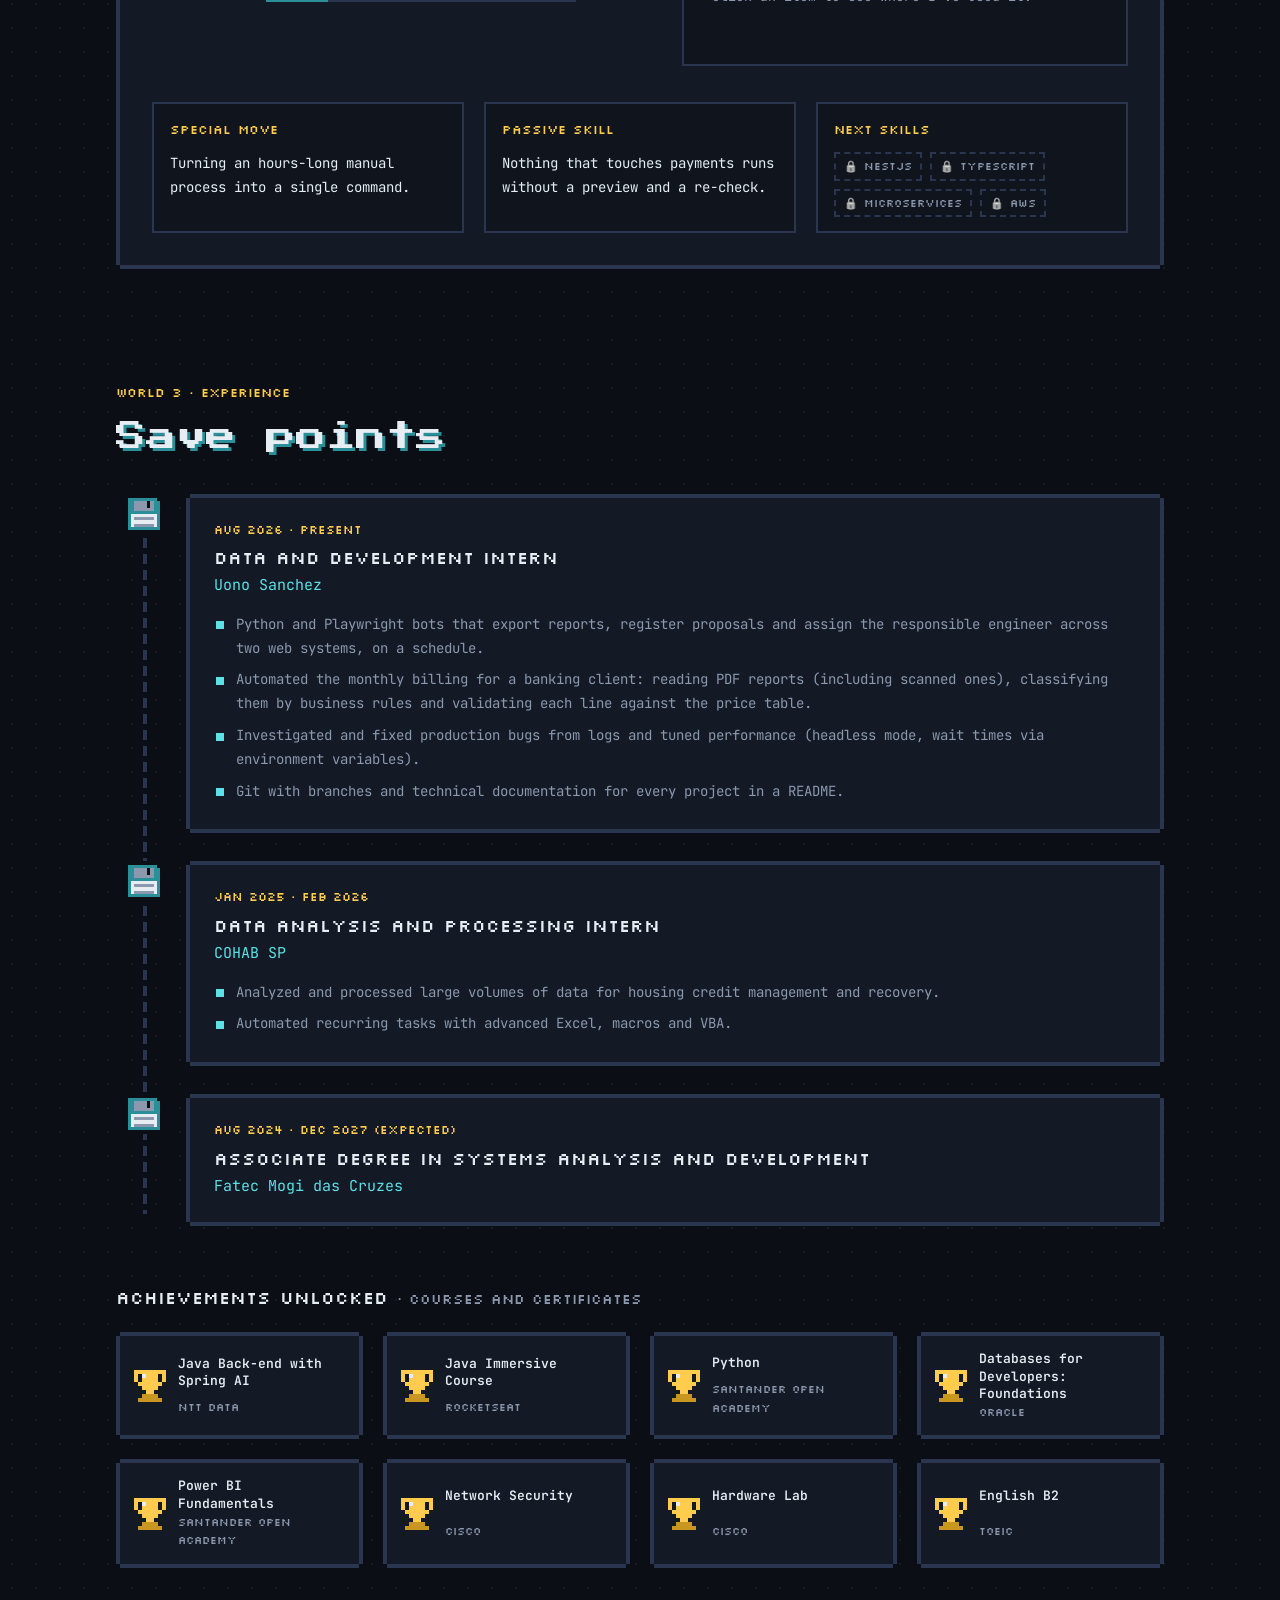
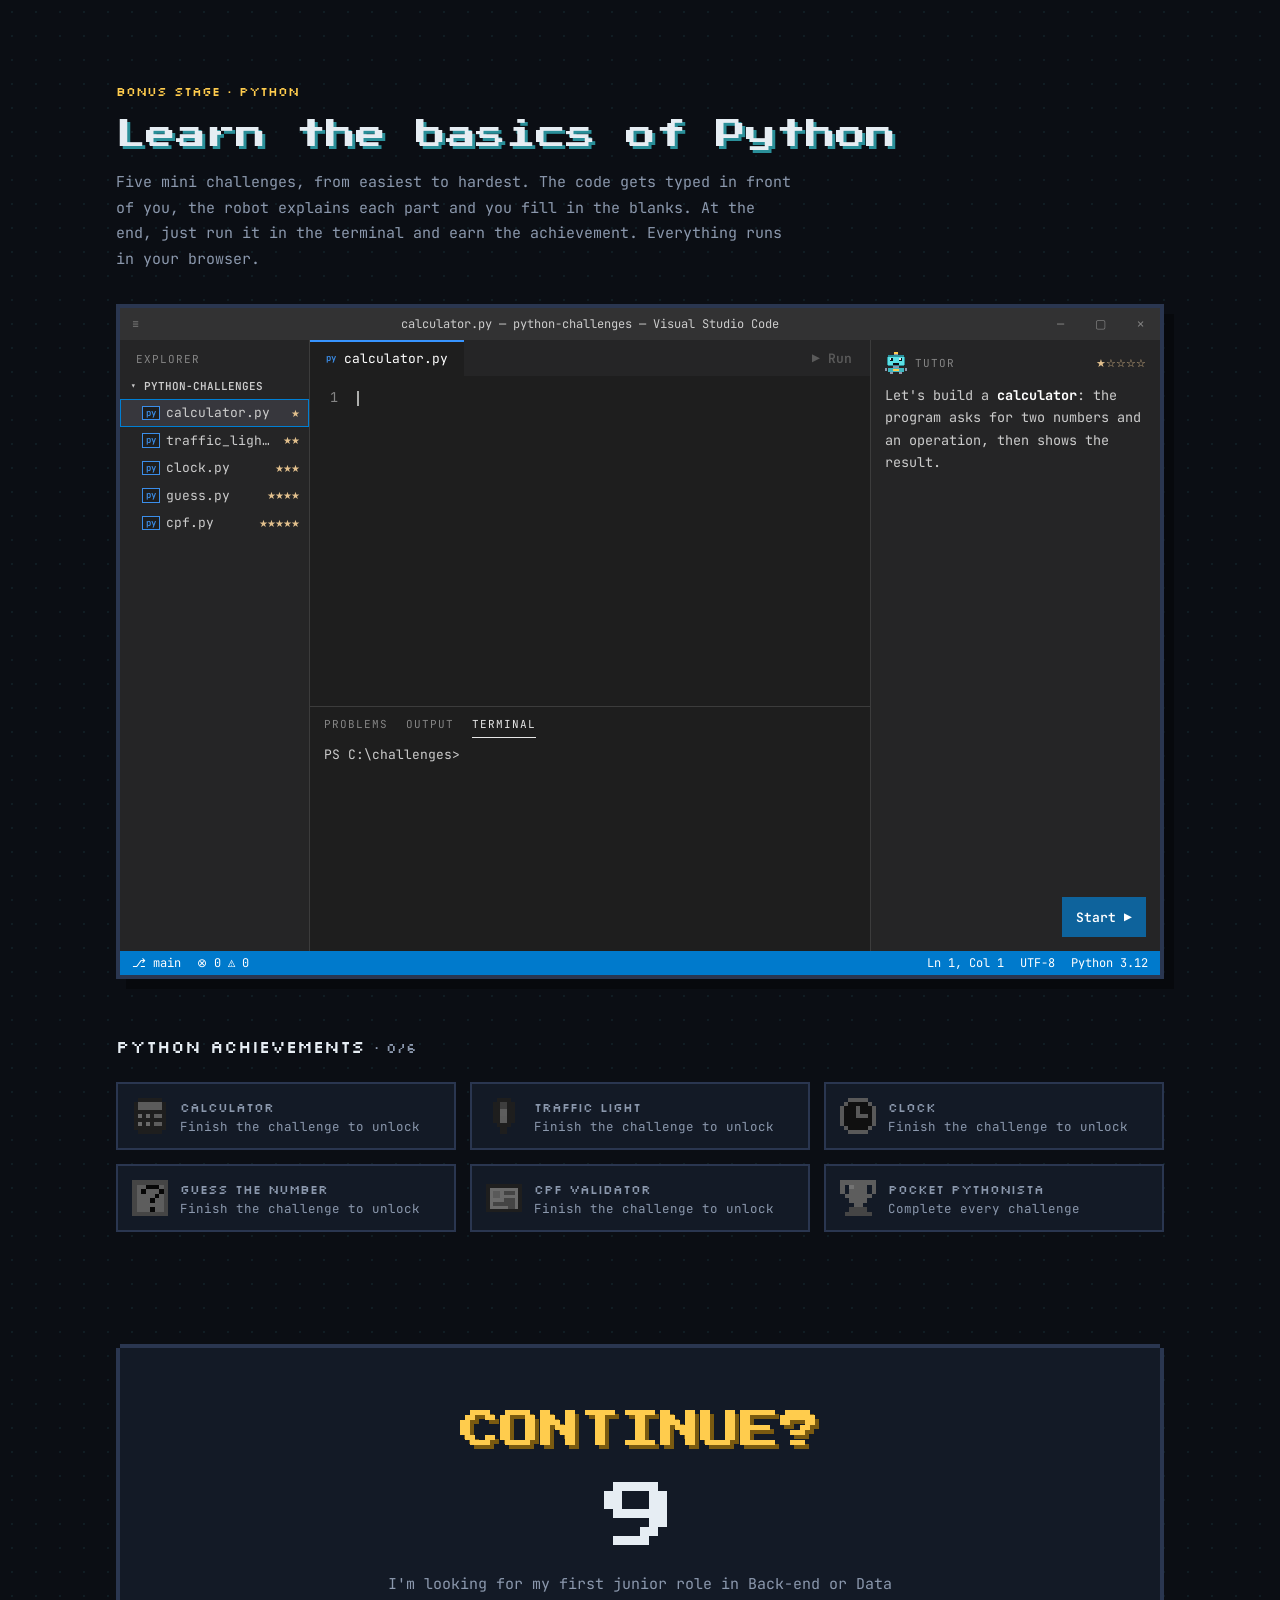
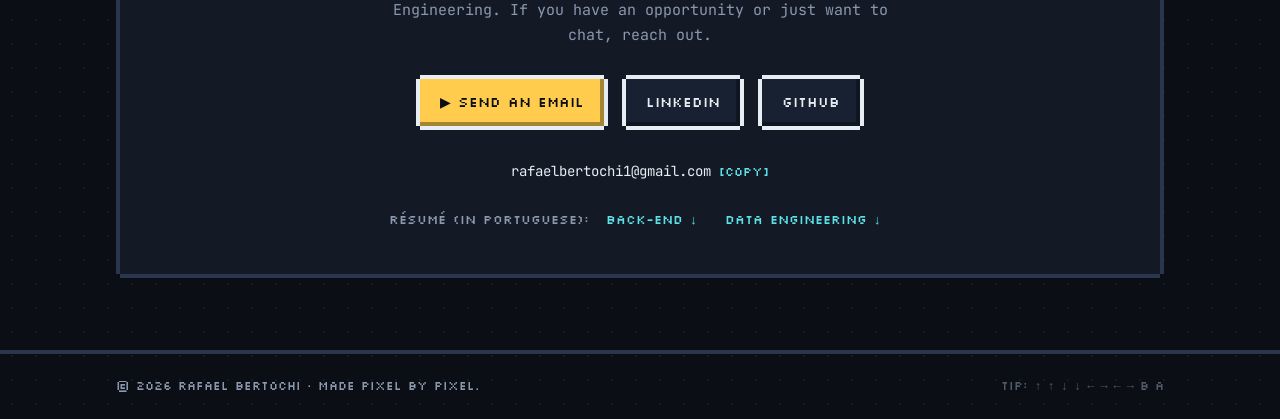
==== commit 89c6e679: "CVs com experiências mais enxutas e TCC sem fase" ====
--- a/en/index.html
+++ b/en/index.html
@@ -24,10 +24,10 @@
   <link rel="preconnect" href="https://fonts.googleapis.com">
   <link rel="preconnect" href="https://fonts.gstatic.com" crossorigin>
   <link href="https://fonts.googleapis.com/css2?family=JetBrains+Mono:wght@400;600&family=Press+Start+2P&family=Silkscreen&display=swap" rel="stylesheet">
-  <link rel="stylesheet" href="../css/style.css?v=20261006151657">
-  <link rel="stylesheet" href="../css/quest.css?v=20261006151657">
-  <link rel="stylesheet" href="../css/companion.css?v=20261006151657">
-  <link rel="stylesheet" href="../css/cursor.css?v=20261006151657">
+  <link rel="stylesheet" href="../css/style.css?v=20261006152023">
+  <link rel="stylesheet" href="../css/quest.css?v=20261006152023">
+  <link rel="stylesheet" href="../css/companion.css?v=20261006152023">
+  <link rel="stylesheet" href="../css/cursor.css?v=20261006152023">
   <script>
     document.documentElement.classList.add('js');
     try { if (localStorage.getItem('rbf-direto') === '1') document.documentElement.classList.add('direto'); } catch (e) {}
@@ -492,11 +492,11 @@
 
   <div class="mc" id="mcToasts" aria-live="polite"></div>
 
-  <script src="../js/main.js?v=20261006151657"></script>
-  <script src="../js/name.js?v=20261006151657"></script>
-  <script src="../js/build.js?v=20261006151657"></script>
-  <script src="../js/quest.js?v=20261006151657"></script>
-  <script src="../js/companion.js?v=20261006151657"></script>
-  <script src="../js/cursor.js?v=20261006151657"></script>
+  <script src="../js/main.js?v=20261006152023"></script>
+  <script src="../js/name.js?v=20261006152023"></script>
+  <script src="../js/build.js?v=20261006152023"></script>
+  <script src="../js/quest.js?v=20261006152023"></script>
+  <script src="../js/companion.js?v=20261006152023"></script>
+  <script src="../js/cursor.js?v=20261006152023"></script>
 </body>
 </html>
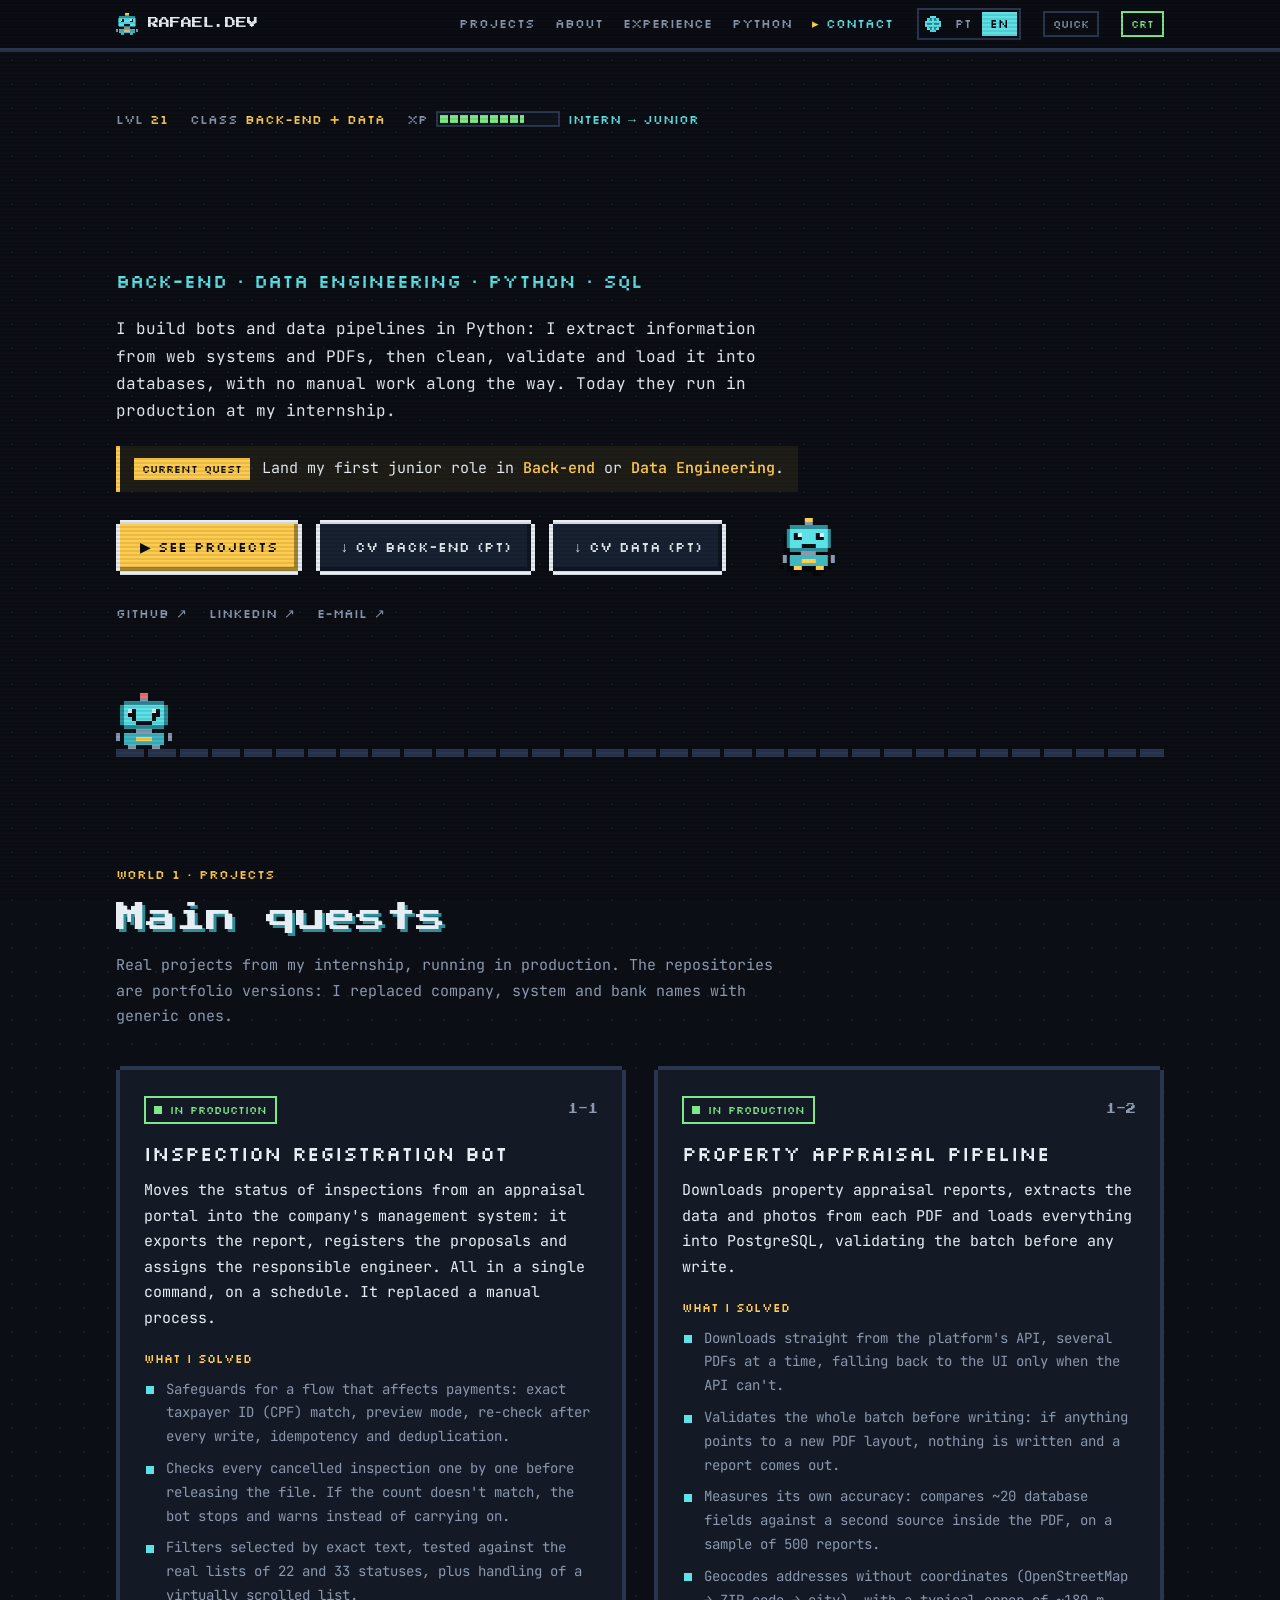
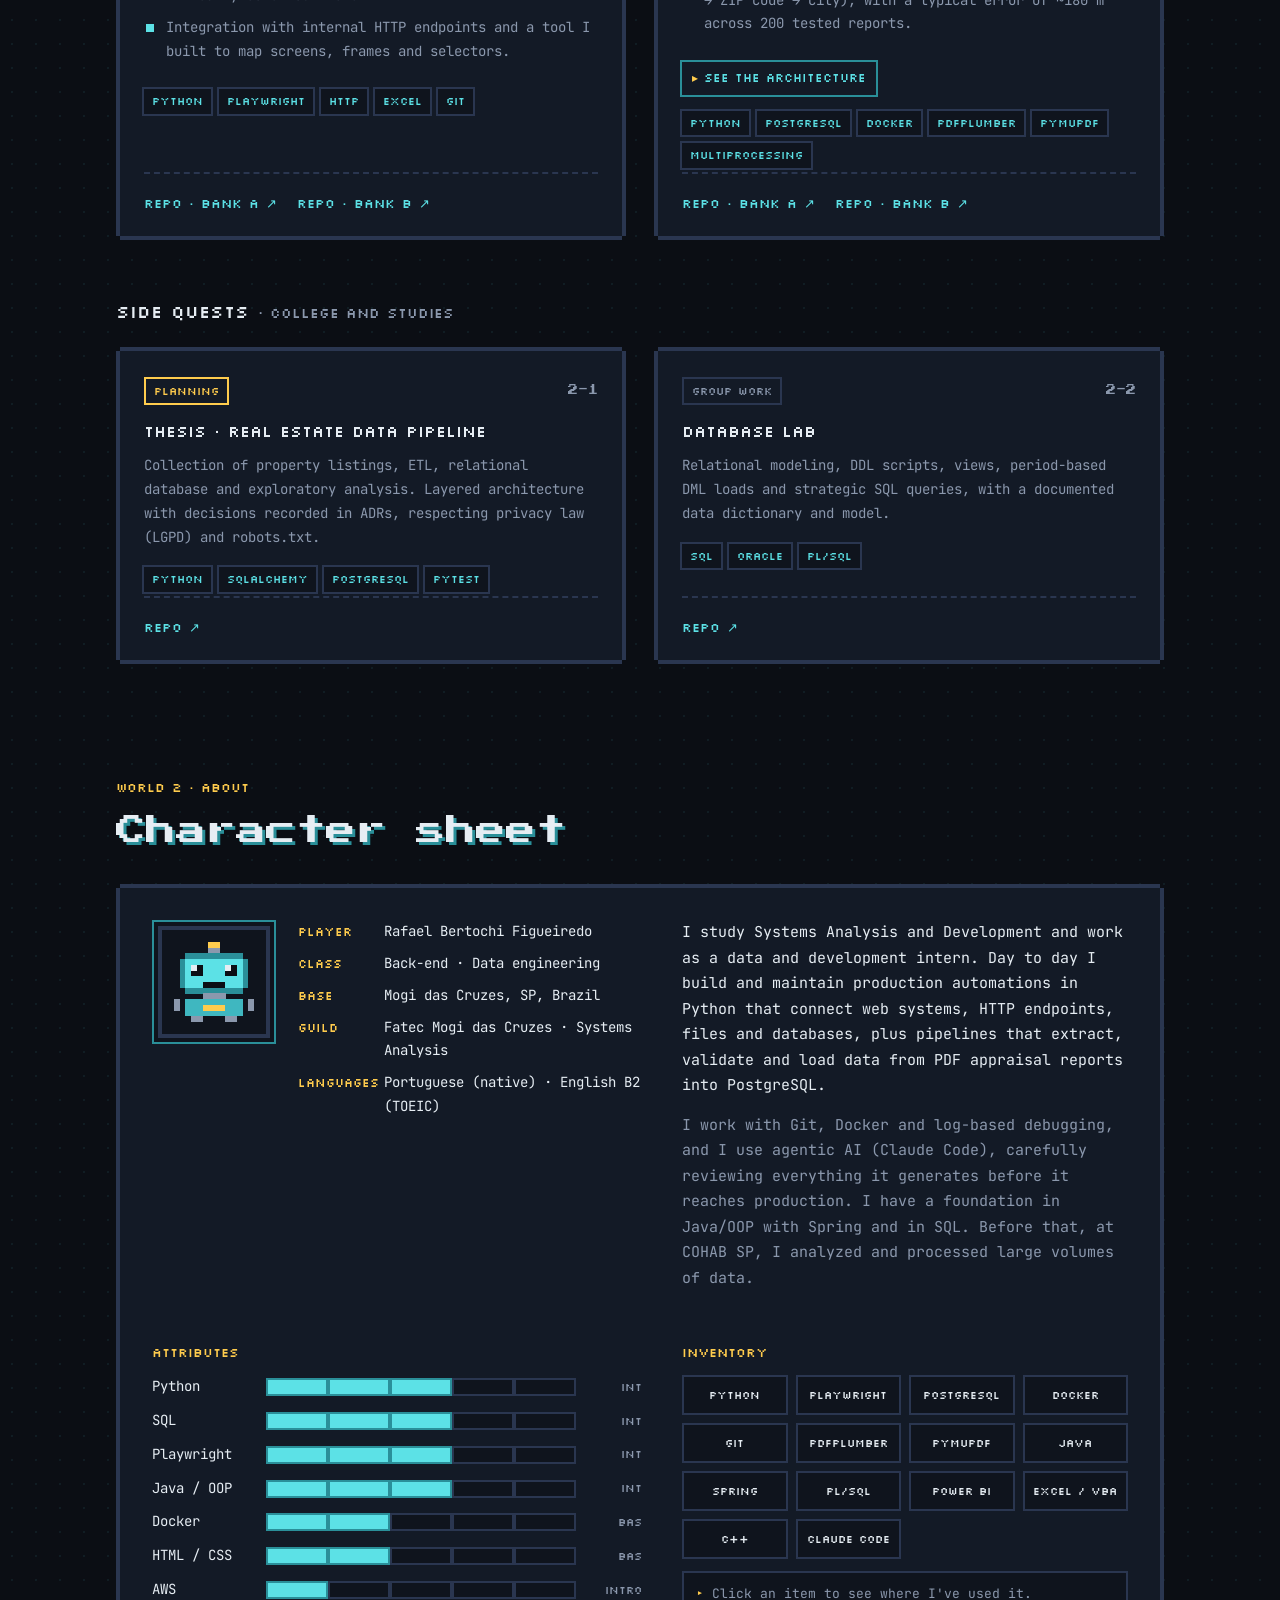
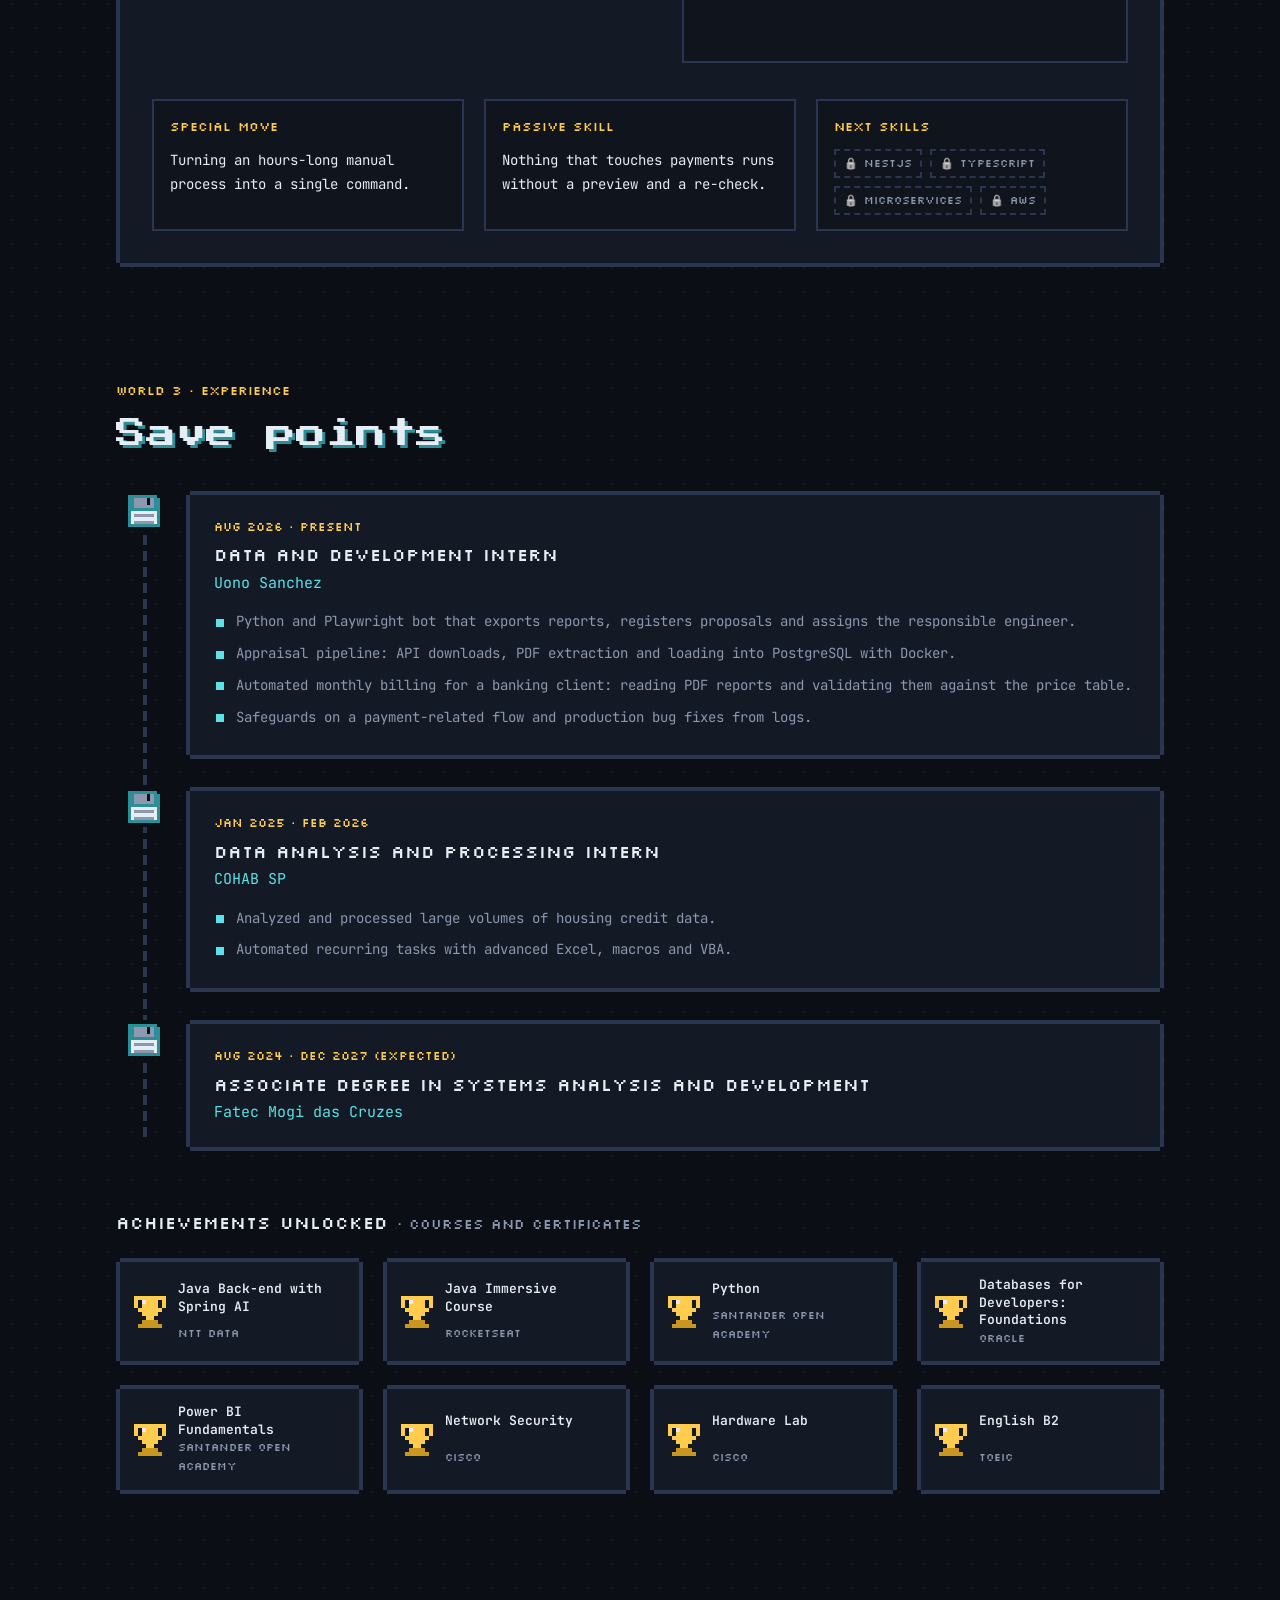
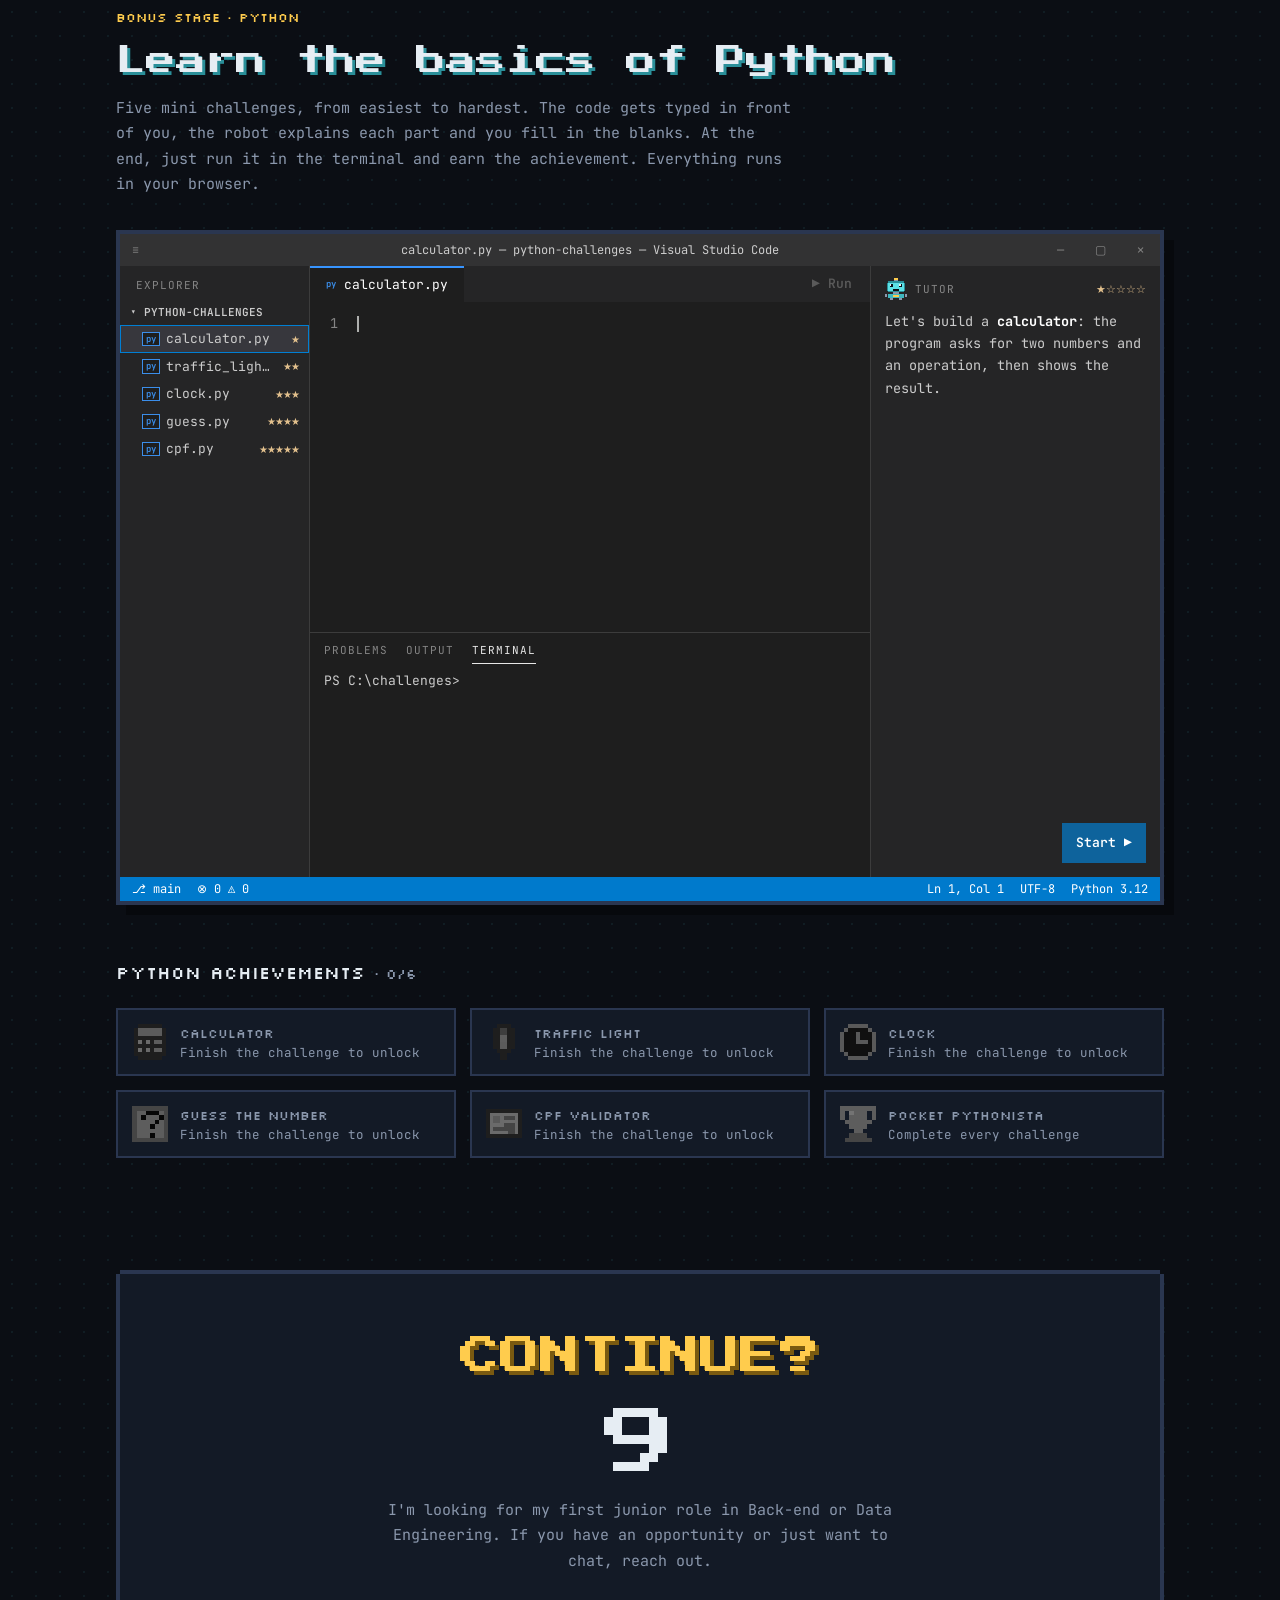
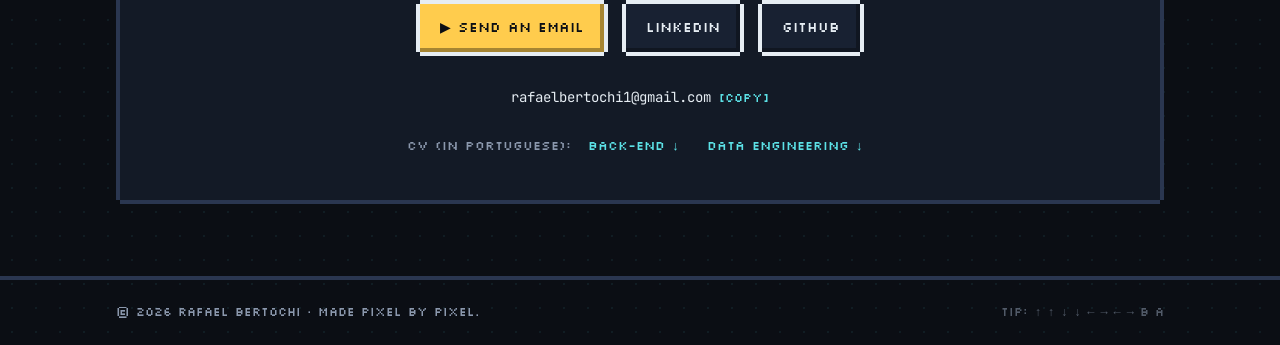
==== commit fac0bbae: "Seletor de idioma mais claro, sugestão de idioma e experiência enxuta no site" ====
--- a/en/index.html
+++ b/en/index.html
@@ -24,10 +24,10 @@
   <link rel="preconnect" href="https://fonts.googleapis.com">
   <link rel="preconnect" href="https://fonts.gstatic.com" crossorigin>
   <link href="https://fonts.googleapis.com/css2?family=JetBrains+Mono:wght@400;600&family=Press+Start+2P&family=Silkscreen&display=swap" rel="stylesheet">
-  <link rel="stylesheet" href="../css/style.css?v=20261006152023">
-  <link rel="stylesheet" href="../css/quest.css?v=20261006152023">
-  <link rel="stylesheet" href="../css/companion.css?v=20261006152023">
-  <link rel="stylesheet" href="../css/cursor.css?v=20261006152023">
+  <link rel="stylesheet" href="../css/style.css?v=20261006152239">
+  <link rel="stylesheet" href="../css/quest.css?v=20261006152239">
+  <link rel="stylesheet" href="../css/companion.css?v=20261006152239">
+  <link rel="stylesheet" href="../css/cursor.css?v=20261006152239">
   <script>
     document.documentElement.classList.add('js');
     try { if (localStorage.getItem('rbf-direto') === '1') document.documentElement.classList.add('direto'); } catch (e) {}
@@ -57,7 +57,11 @@
           <li><a href="#contato">Contact</a></li>
         </ul>
       </nav>
-      <a class="nav__crt nav__lang" href="../" hreflang="pt-BR" lang="pt-BR" title="Versão em português">PT</a>
+      <div class="lang" role="group" aria-label="Language / Idioma">
+        <span class="lang__globe" data-sprite="globe" aria-hidden="true"></span>
+        <a class="lang__opt" href="../" hreflang="pt-BR" lang="pt-BR" title="Português" data-lang="pt">PT</a>
+        <span class="lang__opt is-on" aria-current="page" title="English (current page)">EN</span>
+      </div>
       <button class="nav__crt nav__direct" id="directToggle" type="button" aria-pressed="false" title="Quick mode: turns off the intro, the building animations and the robots so you can read everything right away">QUICK</button>
       <button class="nav__crt" id="crtToggle" type="button" aria-pressed="true" title="Turns the old screen effect on/off">CRT</button>
     </div>
@@ -95,8 +99,8 @@
 
         <div class="hero__cta">
           <a class="btn btn--primary" href="#missoes">▶ See projects</a>
-          <a class="btn" href="../assets/cv/Rafael_Bertochi_CV_Backend_Jr.pdf" download data-goatcounter-click="en-cv-backend-topo">↓ Résumé Back-end (PT)</a>
-          <a class="btn" href="../assets/cv/Rafael_Bertochi_CV_Engenharia_Dados.pdf" download data-goatcounter-click="en-cv-dados-topo">↓ Résumé Data (PT)</a>
+          <a class="btn" href="../assets/cv/Rafael_Bertochi_CV_Backend_Jr.pdf" download data-goatcounter-click="en-cv-backend-topo">↓ CV Back-end (PT)</a>
+          <a class="btn" href="../assets/cv/Rafael_Bertochi_CV_Engenharia_Dados.pdf" download data-goatcounter-click="en-cv-dados-topo">↓ CV Data (PT)</a>
         </div>
 
         <ul class="social">
@@ -333,10 +337,10 @@
               <h3 class="save__role">Data and Development Intern</h3>
               <p class="save__org">Uono Sanchez</p>
               <ul class="list">
-                <li>Python and Playwright bots that export reports, register proposals and assign the responsible engineer across two web systems, on a schedule.</li>
-                <li>Automated the monthly billing for a banking client: reading PDF reports (including scanned ones), classifying them by business rules and validating each line against the price table.</li>
-                <li>Investigated and fixed production bugs from logs and tuned performance (headless mode, wait times via environment variables).</li>
-                <li>Git with branches and technical documentation for every project in a README.</li>
+                <li>Python and Playwright bot that exports reports, registers proposals and assigns the responsible engineer.</li>
+                <li>Appraisal pipeline: API downloads, PDF extraction and loading into PostgreSQL with Docker.</li>
+                <li>Automated monthly billing for a banking client: reading PDF reports and validating them against the price table.</li>
+                <li>Safeguards on a payment-related flow and production bug fixes from logs.</li>
               </ul>
             </div>
           </li>
@@ -348,7 +352,7 @@
               <h3 class="save__role">Data Analysis and Processing Intern</h3>
               <p class="save__org">COHAB SP</p>
               <ul class="list">
-                <li>Analyzed and processed large volumes of data for housing credit management and recovery.</li>
+                <li>Analyzed and processed large volumes of housing credit data.</li>
                 <li>Automated recurring tasks with advanced Excel, macros and VBA.</li>
               </ul>
             </div>
@@ -472,7 +476,7 @@
           </div>
           <button class="copy" id="copyEmail" type="button">rafaelbertochi1@gmail.com <span>[copy]</span></button>
           <p class="cvlinks">
-            Résumé (in Portuguese):
+            CV (in Portuguese):
             <a href="../assets/cv/Rafael_Bertochi_CV_Backend_Jr.pdf" download data-goatcounter-click="en-cv-backend-contato">Back-end ↓</a>
             <a href="../assets/cv/Rafael_Bertochi_CV_Engenharia_Dados.pdf" download data-goatcounter-click="en-cv-dados-contato">Data Engineering ↓</a>
           </p>
@@ -492,11 +496,11 @@
 
   <div class="mc" id="mcToasts" aria-live="polite"></div>
 
-  <script src="../js/main.js?v=20261006152023"></script>
-  <script src="../js/name.js?v=20261006152023"></script>
-  <script src="../js/build.js?v=20261006152023"></script>
-  <script src="../js/quest.js?v=20261006152023"></script>
-  <script src="../js/companion.js?v=20261006152023"></script>
-  <script src="../js/cursor.js?v=20261006152023"></script>
+  <script src="../js/main.js?v=20261006152239"></script>
+  <script src="../js/name.js?v=20261006152239"></script>
+  <script src="../js/build.js?v=20261006152239"></script>
+  <script src="../js/quest.js?v=20261006152239"></script>
+  <script src="../js/companion.js?v=20261006152239"></script>
+  <script src="../js/cursor.js?v=20261006152239"></script>
 </body>
 </html>
--- a/css/style.css
+++ b/css/style.css
@@ -164,8 +164,45 @@
 }
 .nav__crt[aria-pressed="true"] { color: var(--green); border-color: var(--green); }
 .nav__direct { margin-left: 8px; }
-.nav__lang { margin-left: 8px; text-decoration: none; }
-.nav__lang:hover { color: var(--amber); border-color: var(--amber); }
+/* Seletor de idioma: globo + PT | EN, o atual aceso */
+.lang {
+  display: flex;
+  align-items: center;
+  gap: 2px;
+  margin-left: 10px;
+  padding: 2px 2px 2px 6px;
+  box-shadow: 0 0 0 2px var(--line);
+}
+.lang__globe { width: 16px; height: 16px; margin-right: 4px; }
+.lang__opt {
+  font-family: var(--font-label);
+  font-size: 12px;
+  line-height: 1;
+  padding: 6px 8px;
+  color: var(--muted);
+  text-decoration: none;
+}
+.lang__opt.is-on { background: var(--cyan); color: var(--ink); }
+a.lang__opt:hover, a.lang__opt:focus-visible { color: var(--ink); background: var(--amber); }
+
+/* Faixa que sugere o outro idioma (aparece uma vez) */
+.langhint {
+  display: flex;
+  align-items: center;
+  justify-content: center;
+  flex-wrap: wrap;
+  gap: 6px 14px;
+  padding: 8px var(--gutter);
+  background: var(--panel-2);
+  border-bottom: 2px solid var(--line);
+  font-family: var(--font-label);
+  font-size: 12px;
+  text-transform: uppercase;
+  color: var(--text);
+}
+.langhint a { color: var(--ink); background: var(--amber); padding: 4px 10px; text-decoration: none; }
+.langhint button { border: 0; background: none; color: var(--muted); font: inherit; padding: 4px 8px; }
+.langhint button:hover { color: var(--red); }
 .nav__crt + .nav__crt { margin-left: 6px; }
 /* Modo direto: tudo aparece na hora */
 .direto .reveal { opacity: 1 !important; transform: none !important; }
@@ -801,6 +838,8 @@
   .nav nav::-webkit-scrollbar { display: none; }
   .nav__links { justify-content: space-between; gap: 8px; }
   .nav__links a { font-size: 12px; white-space: nowrap; }
+  .nav__logo span:last-child { display: none; } /* no celular, só o robozinho: sobra espaço para os botões */
+  .lang { margin-left: auto; }
   .nav__links a.is-active::before { content: none; }
 }
 
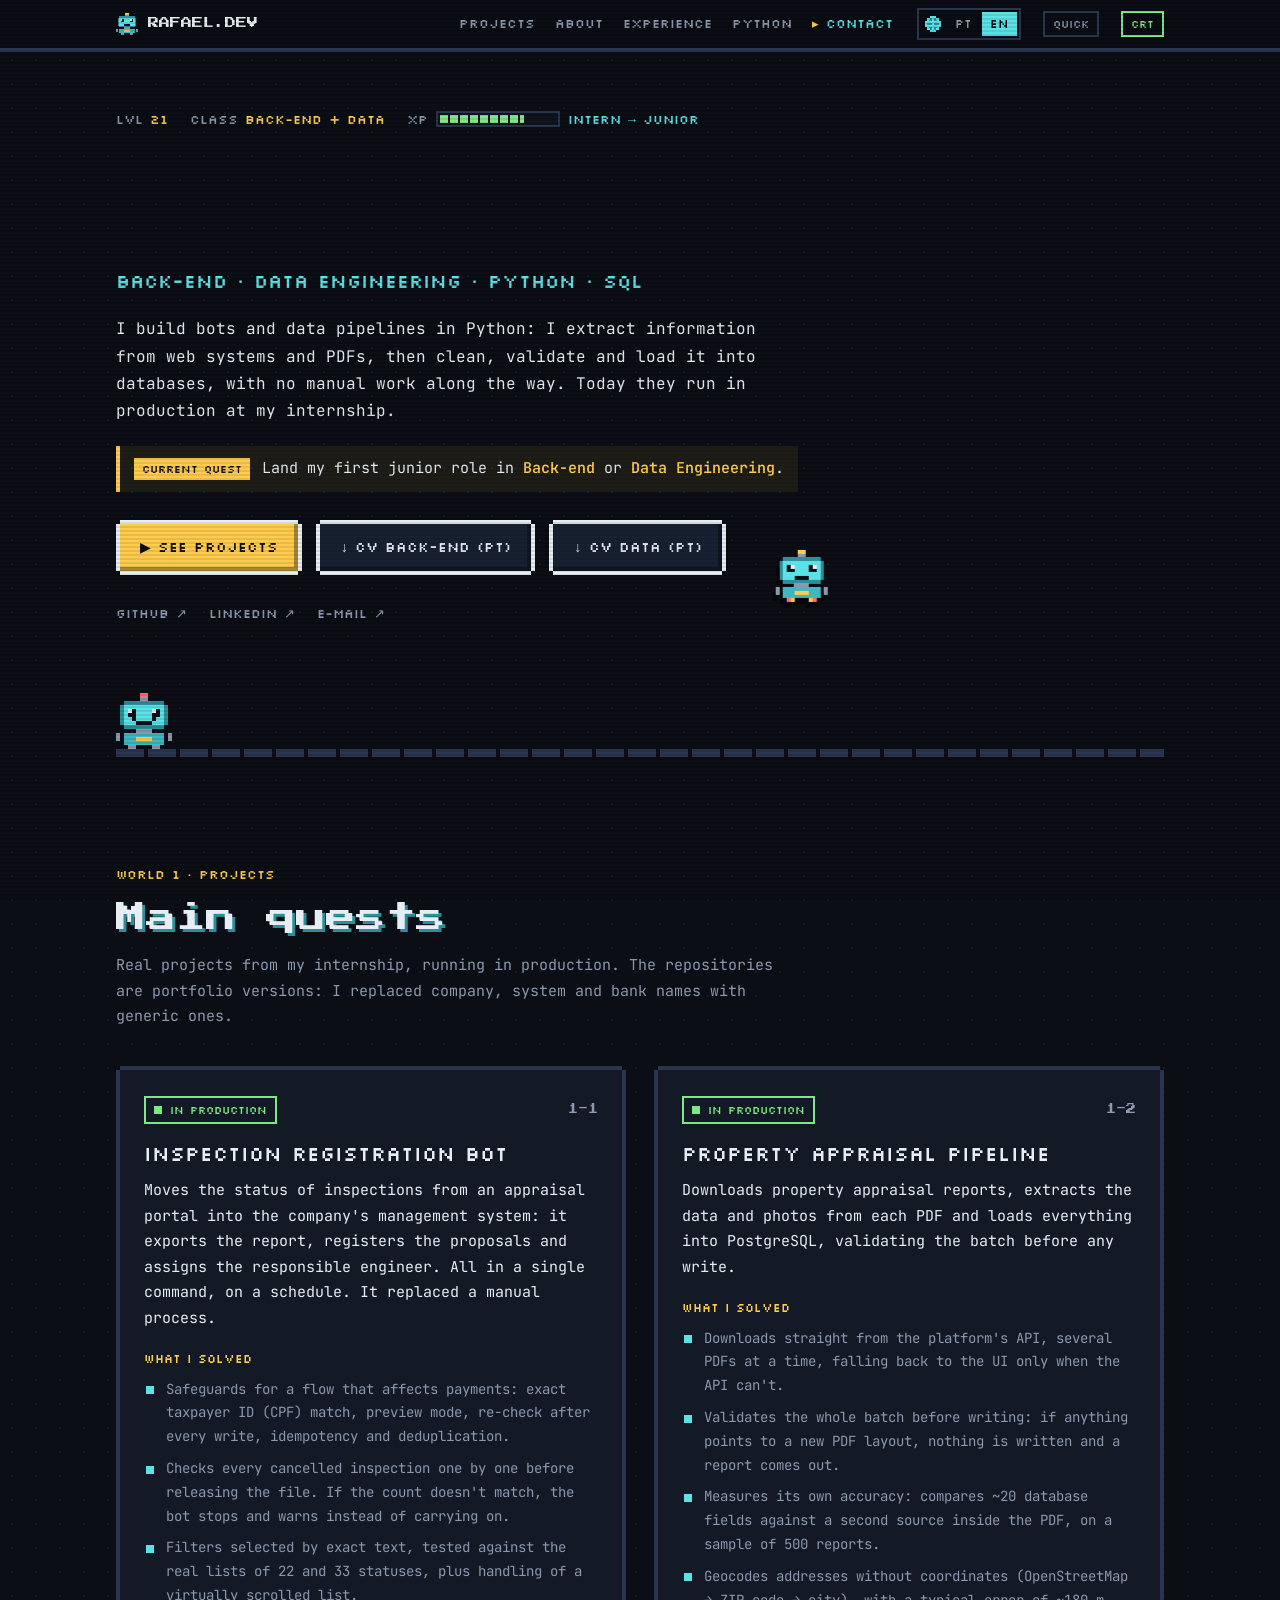
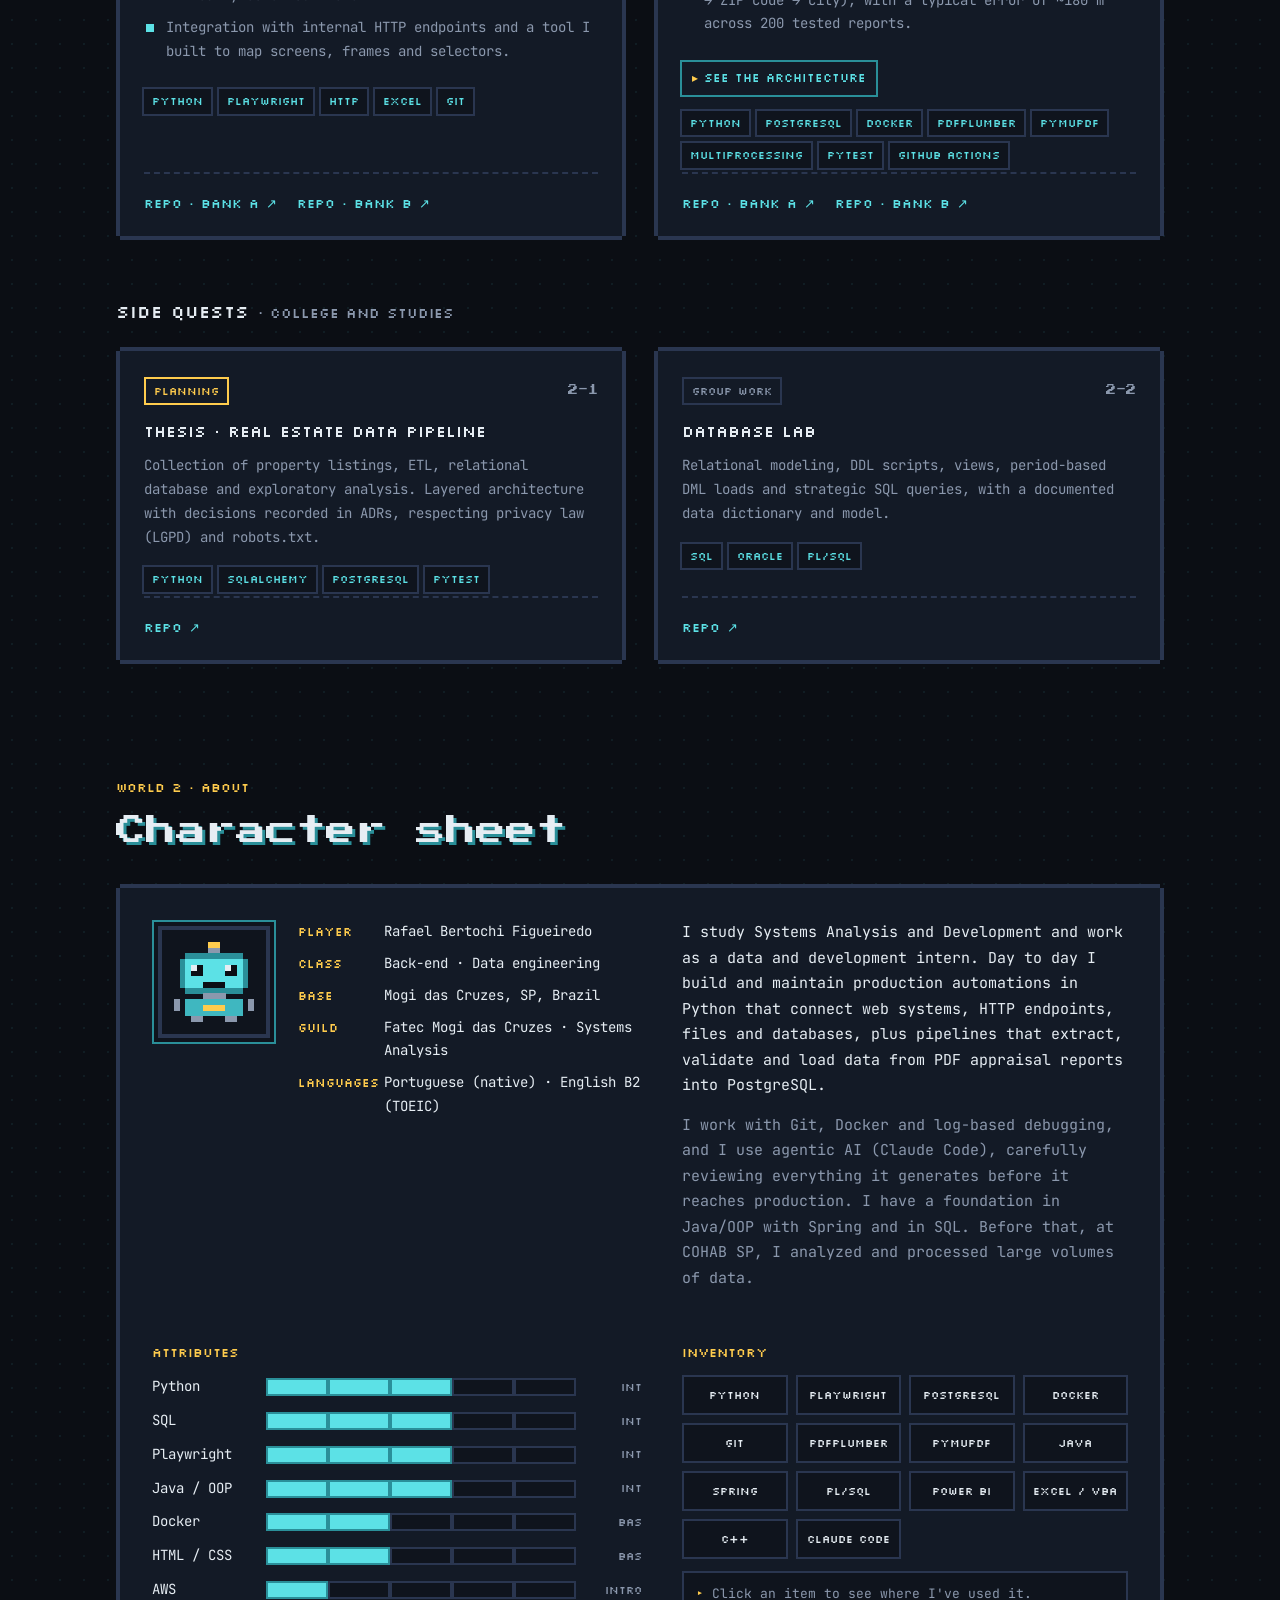
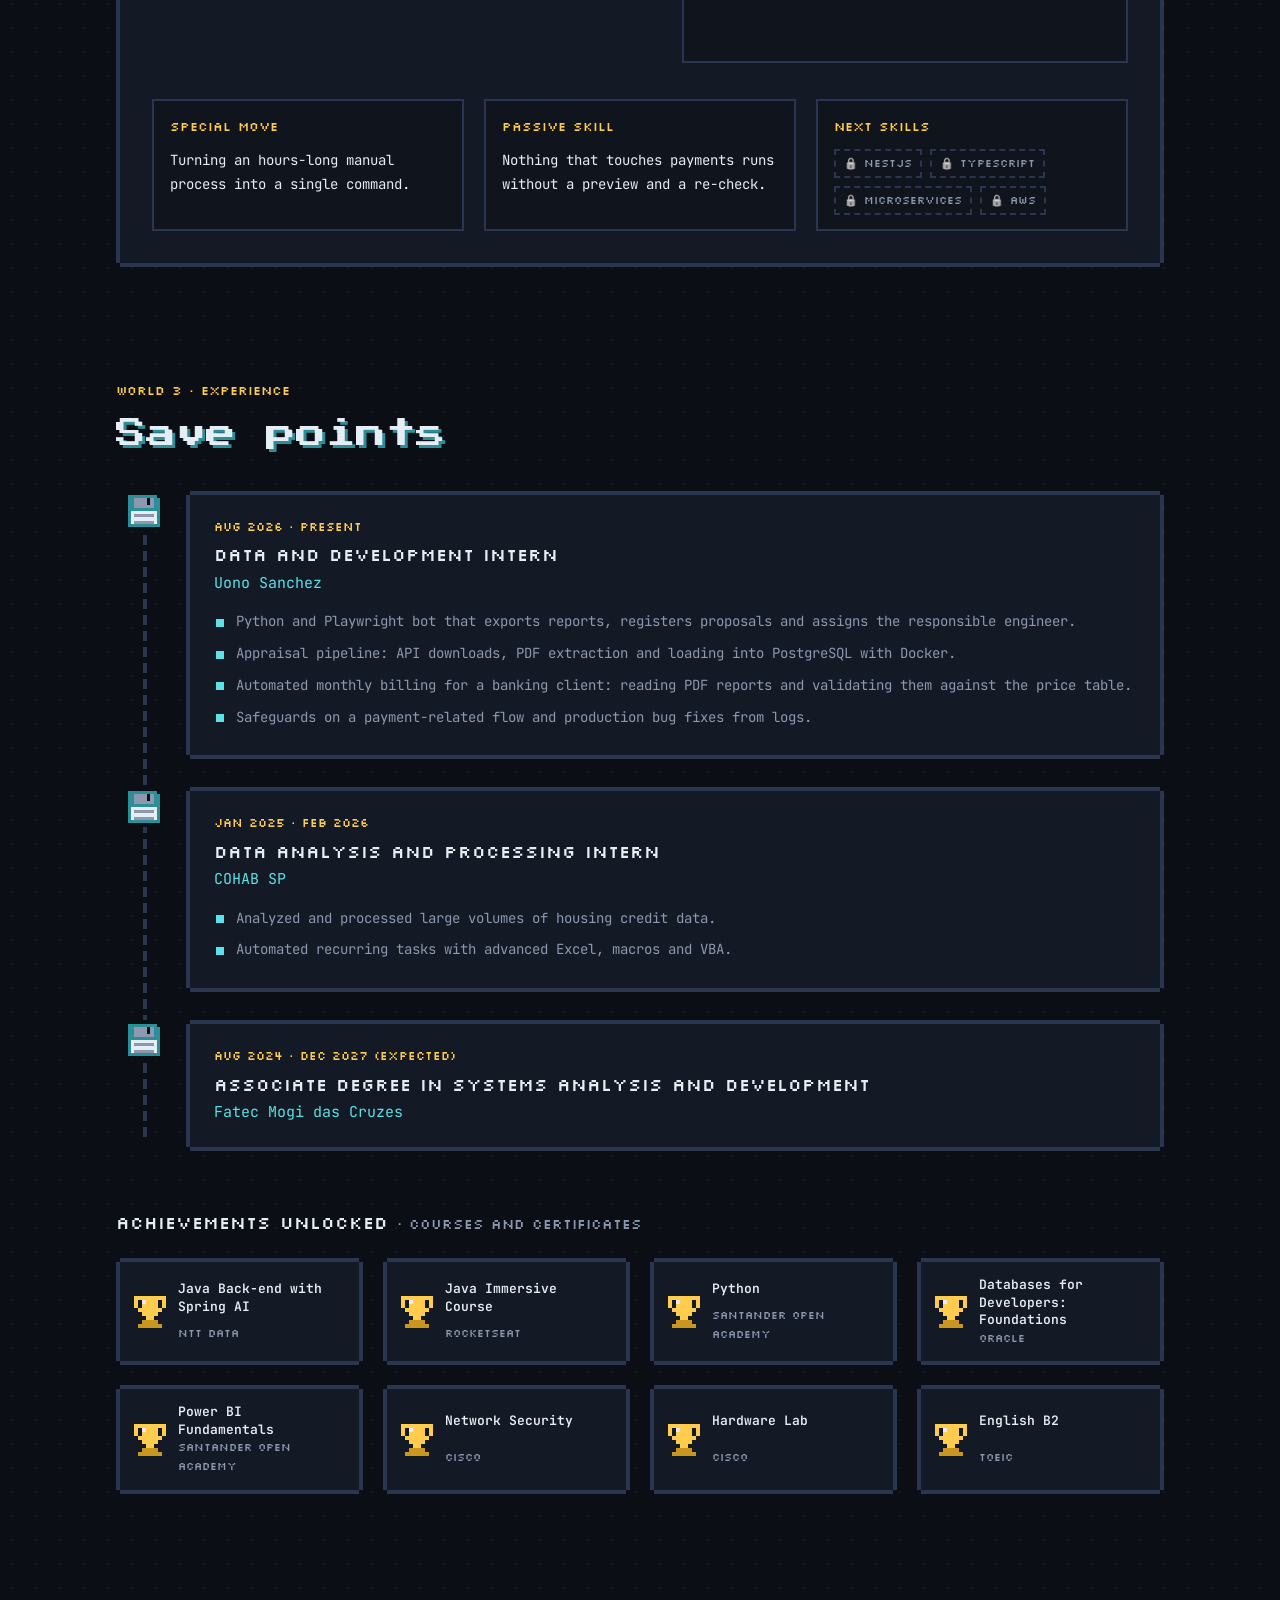
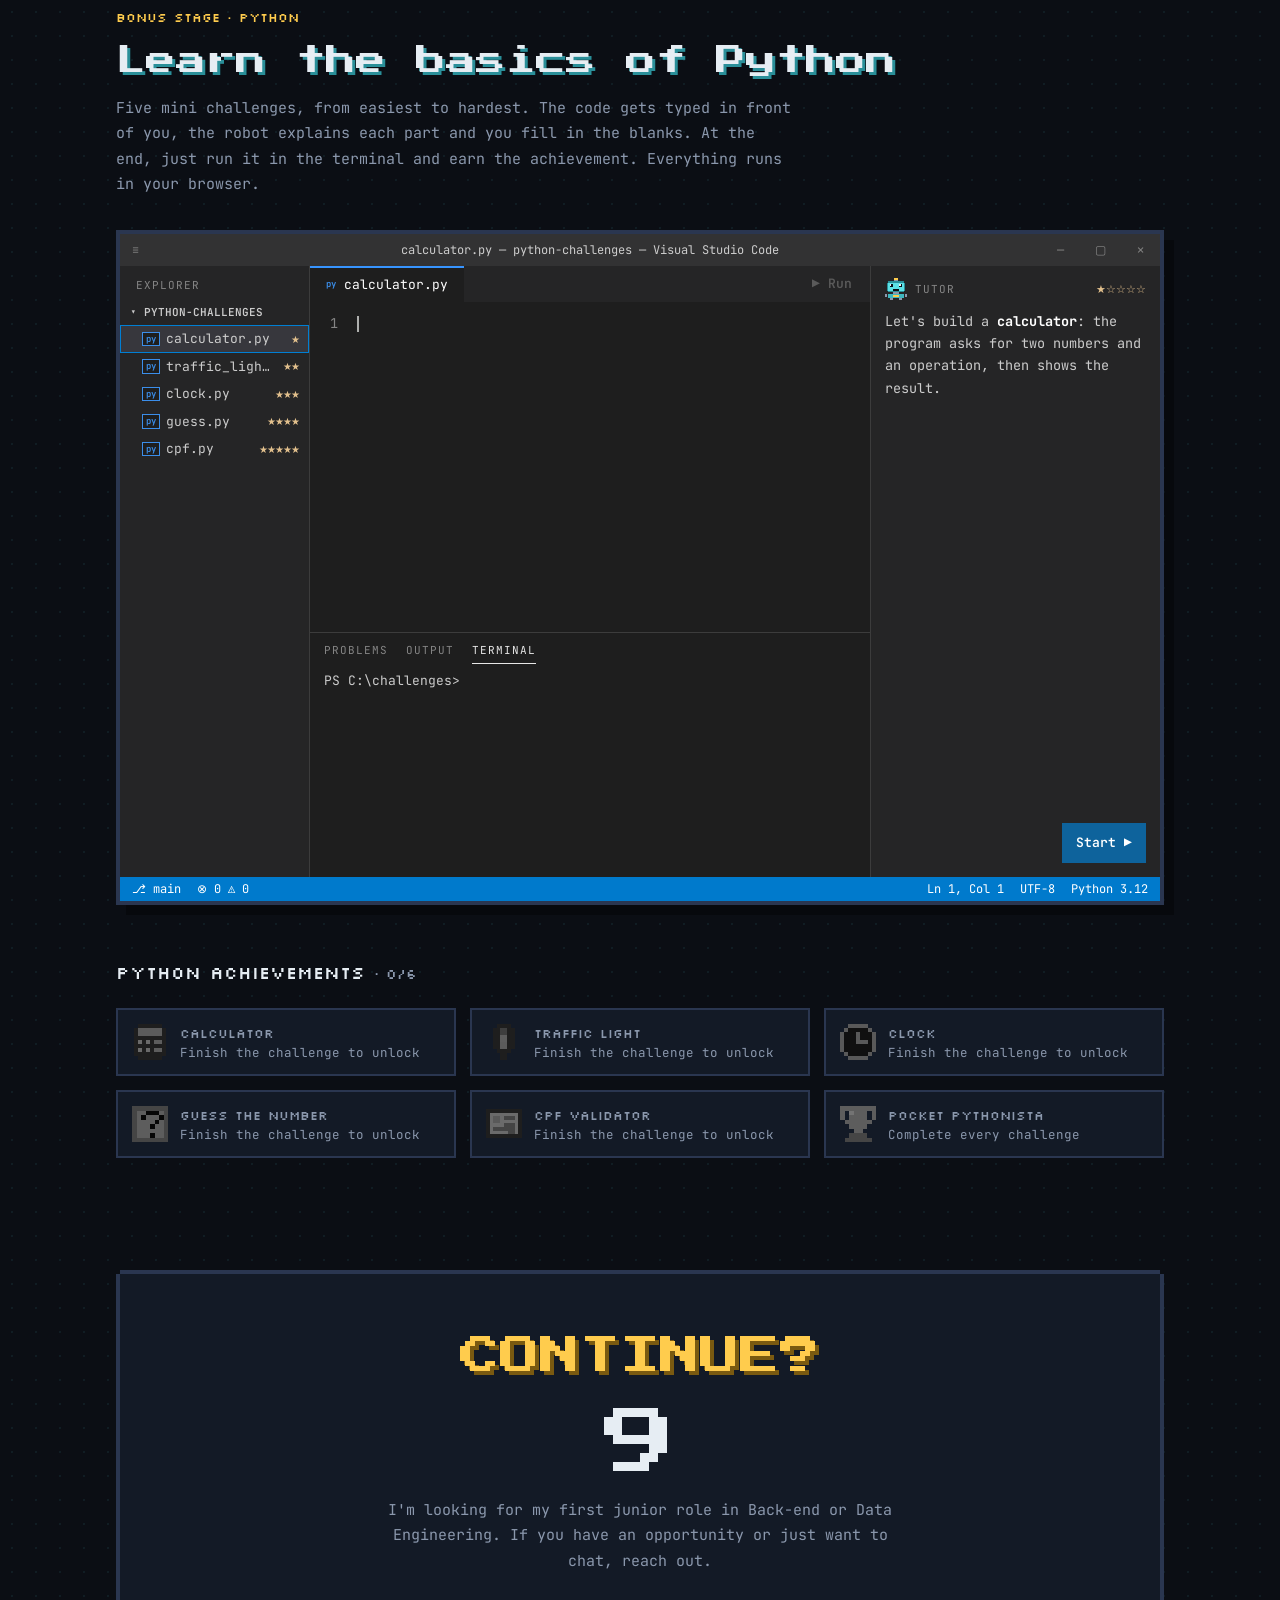
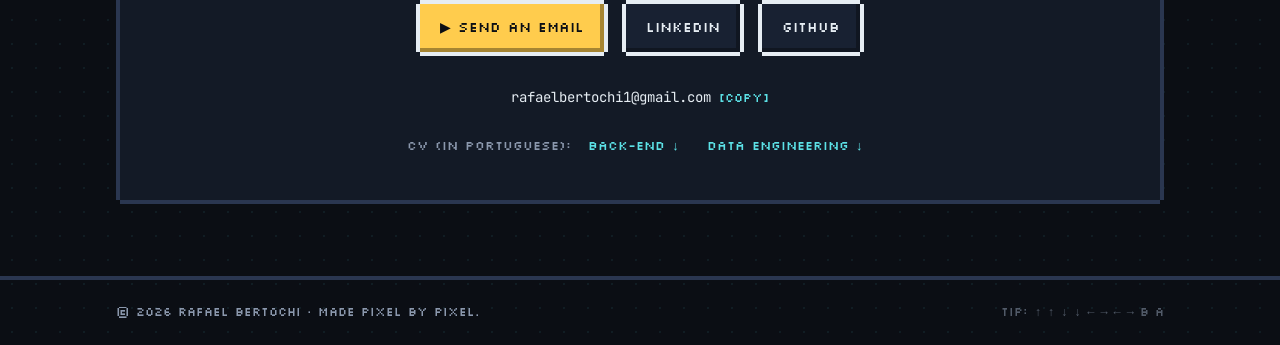
==== commit 7900685e: "Card da pipeline mostra testes e CI" ====
--- a/en/index.html
+++ b/en/index.html
@@ -24,10 +24,10 @@
   <link rel="preconnect" href="https://fonts.googleapis.com">
   <link rel="preconnect" href="https://fonts.gstatic.com" crossorigin>
   <link href="https://fonts.googleapis.com/css2?family=JetBrains+Mono:wght@400;600&family=Press+Start+2P&family=Silkscreen&display=swap" rel="stylesheet">
-  <link rel="stylesheet" href="../css/style.css?v=20261006152239">
-  <link rel="stylesheet" href="../css/quest.css?v=20261006152239">
-  <link rel="stylesheet" href="../css/companion.css?v=20261006152239">
-  <link rel="stylesheet" href="../css/cursor.css?v=20261006152239">
+  <link rel="stylesheet" href="../css/style.css?v=20261006152814">
+  <link rel="stylesheet" href="../css/quest.css?v=20261006152814">
+  <link rel="stylesheet" href="../css/companion.css?v=20261006152814">
+  <link rel="stylesheet" href="../css/cursor.css?v=20261006152814">
   <script>
     document.documentElement.classList.add('js');
     try { if (localStorage.getItem('rbf-direto') === '1') document.documentElement.classList.add('direto'); } catch (e) {}
@@ -193,7 +193,7 @@
               </ul>
             </details>
             <ul class="chips" aria-label="Technologies">
-              <li>Python</li><li>PostgreSQL</li><li>Docker</li><li>pdfplumber</li><li>PyMuPDF</li><li>Multiprocessing</li>
+              <li>Python</li><li>PostgreSQL</li><li>Docker</li><li>pdfplumber</li><li>PyMuPDF</li><li>Multiprocessing</li><li>pytest</li><li>GitHub Actions</li>
             </ul>
             <div class="card__links">
               <a href="https://github.com/rafaelbertochi1/pipeline-laudos-banco-a" target="_blank" rel="noopener" data-goatcounter-click="en-repo-pipeline-laudos-banco-a">Repo · Bank A ↗</a>
@@ -496,11 +496,11 @@
 
   <div class="mc" id="mcToasts" aria-live="polite"></div>
 
-  <script src="../js/main.js?v=20261006152239"></script>
-  <script src="../js/name.js?v=20261006152239"></script>
-  <script src="../js/build.js?v=20261006152239"></script>
-  <script src="../js/quest.js?v=20261006152239"></script>
-  <script src="../js/companion.js?v=20261006152239"></script>
-  <script src="../js/cursor.js?v=20261006152239"></script>
+  <script src="../js/main.js?v=20261006152814"></script>
+  <script src="../js/name.js?v=20261006152814"></script>
+  <script src="../js/build.js?v=20261006152814"></script>
+  <script src="../js/quest.js?v=20261006152814"></script>
+  <script src="../js/companion.js?v=20261006152814"></script>
+  <script src="../js/cursor.js?v=20261006152814"></script>
 </body>
 </html>
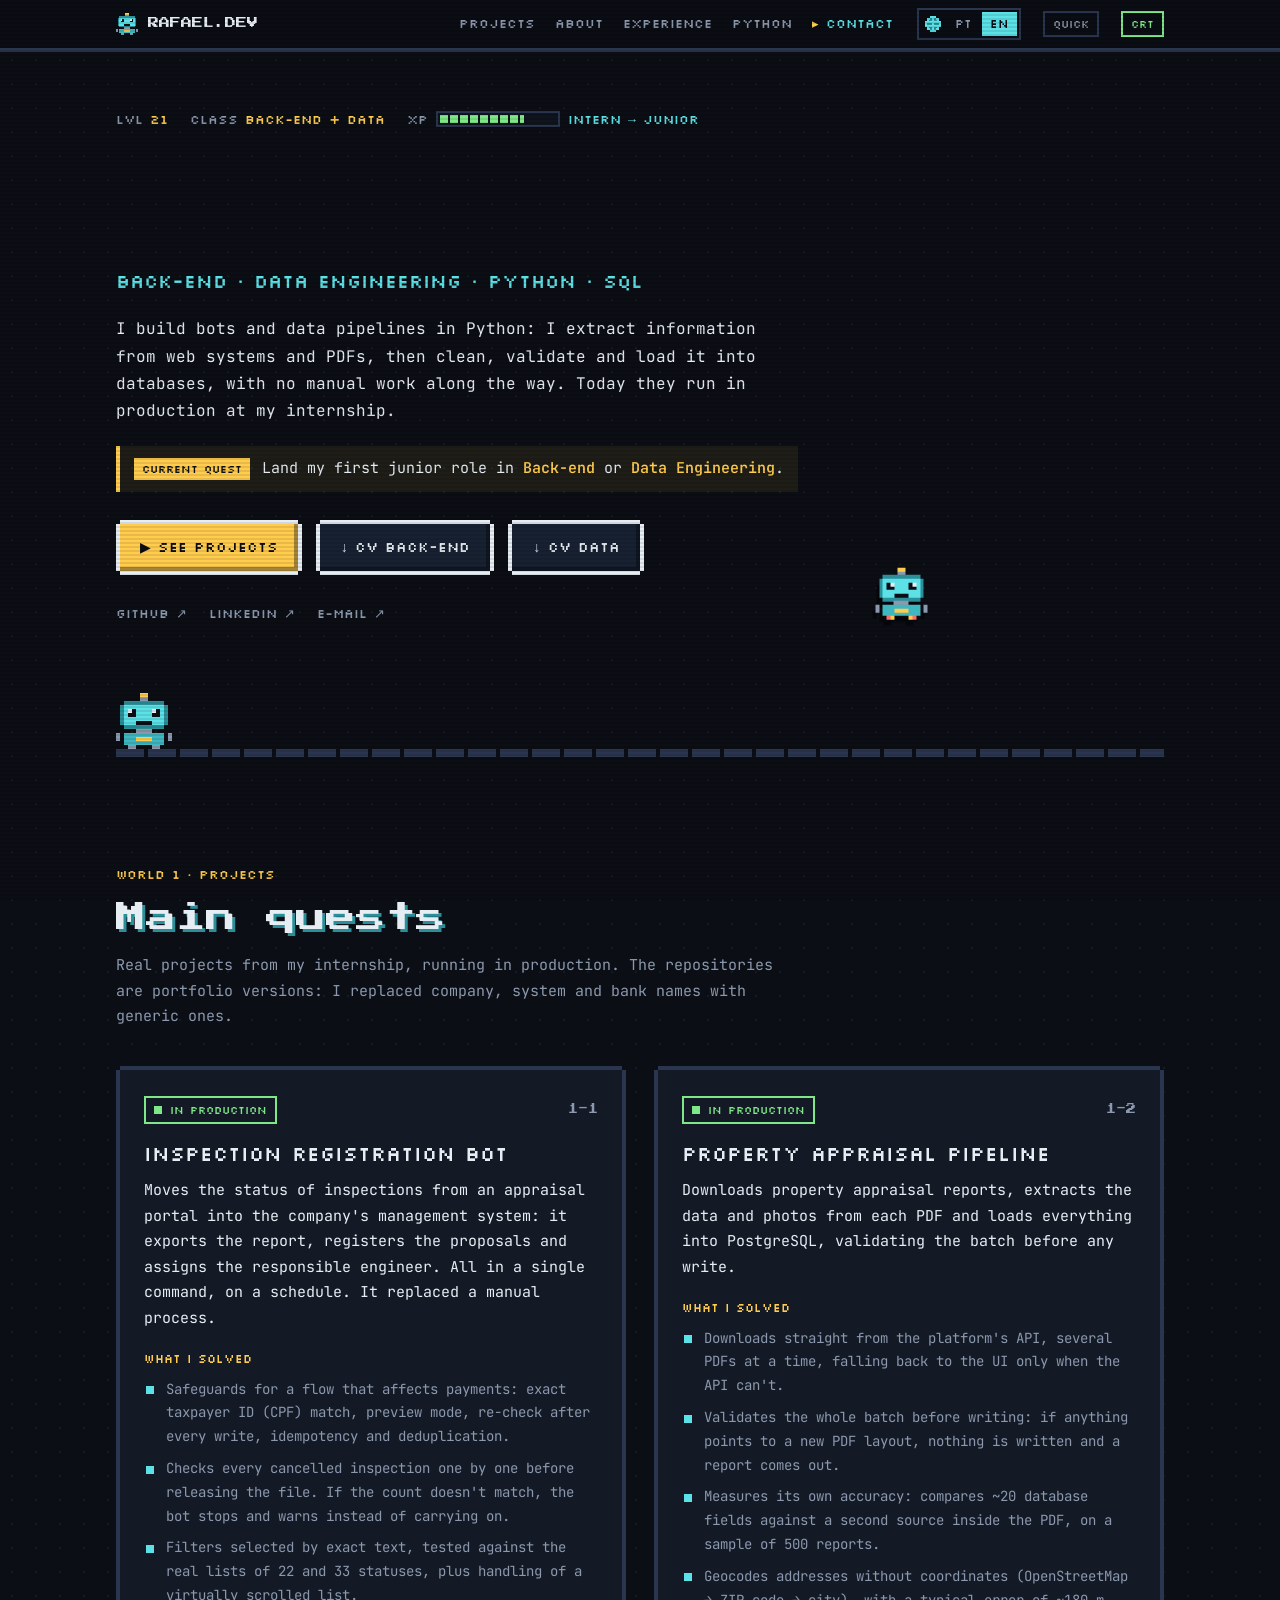
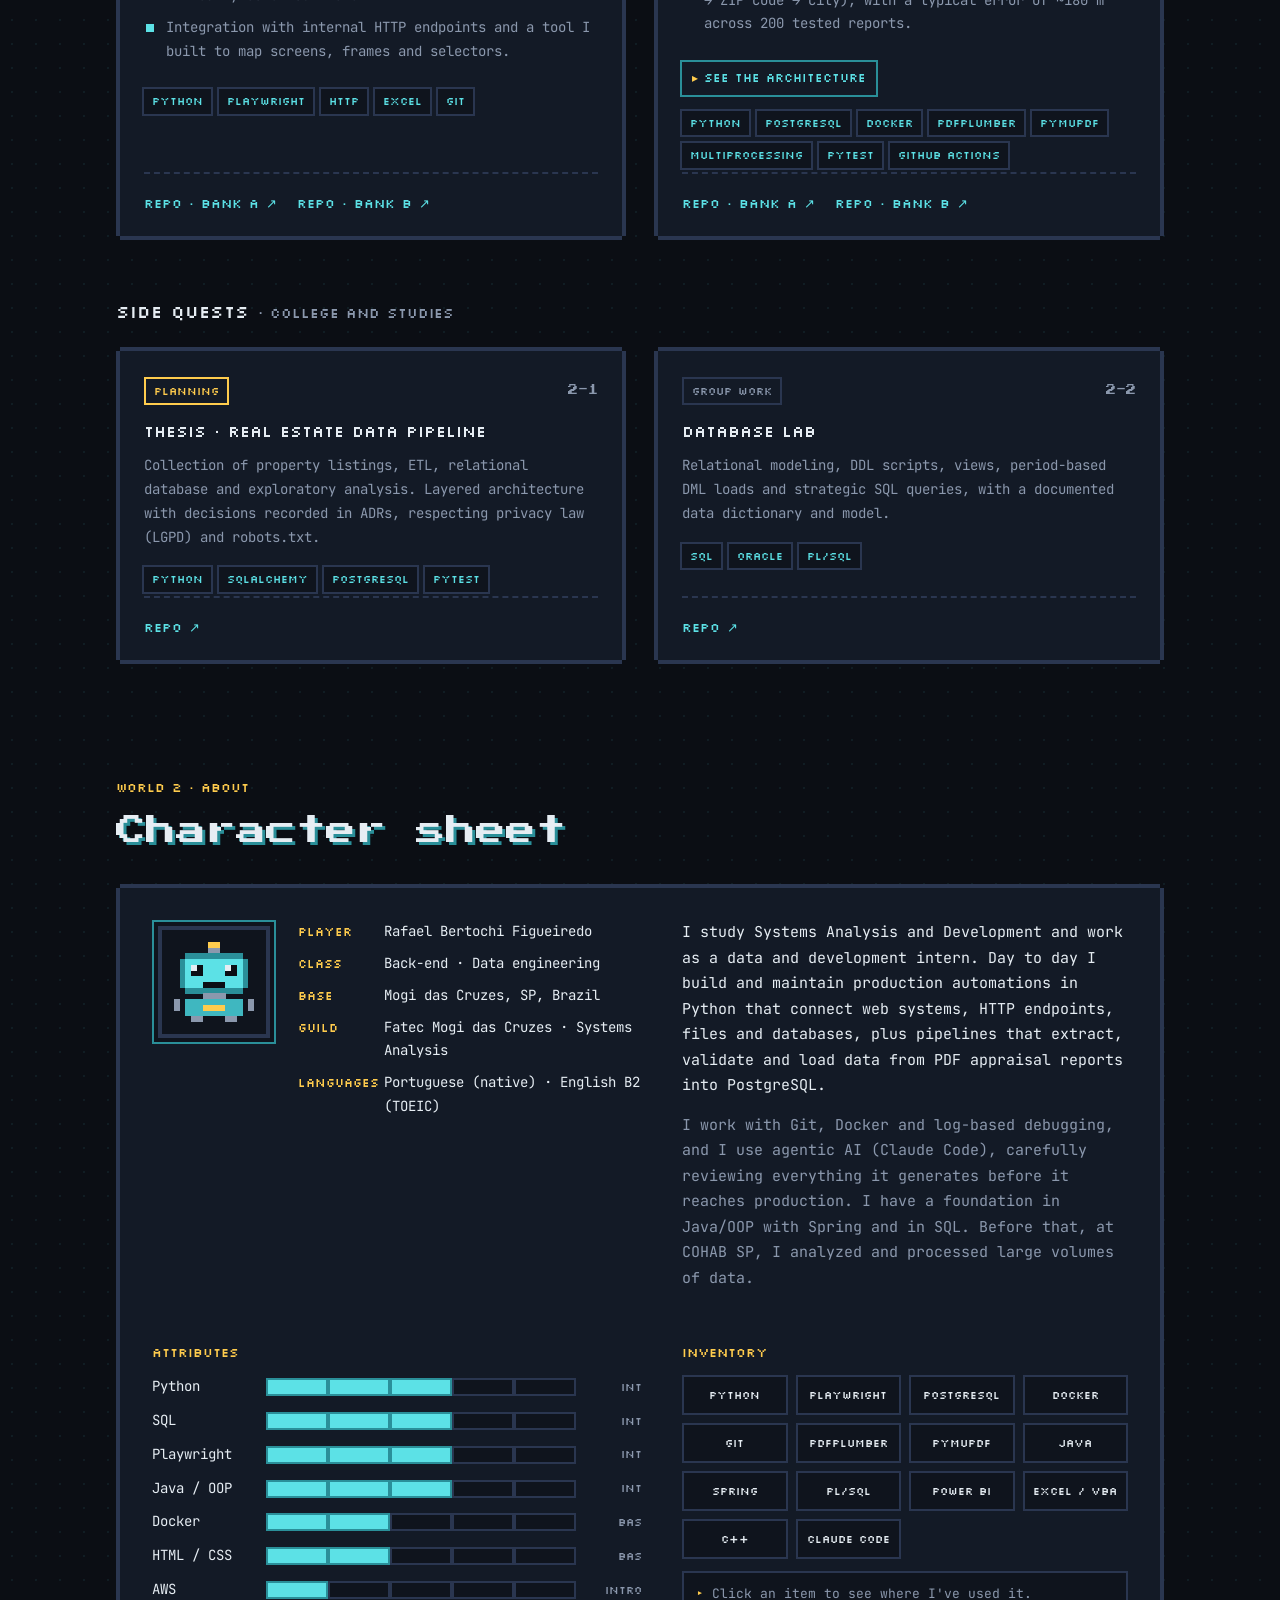
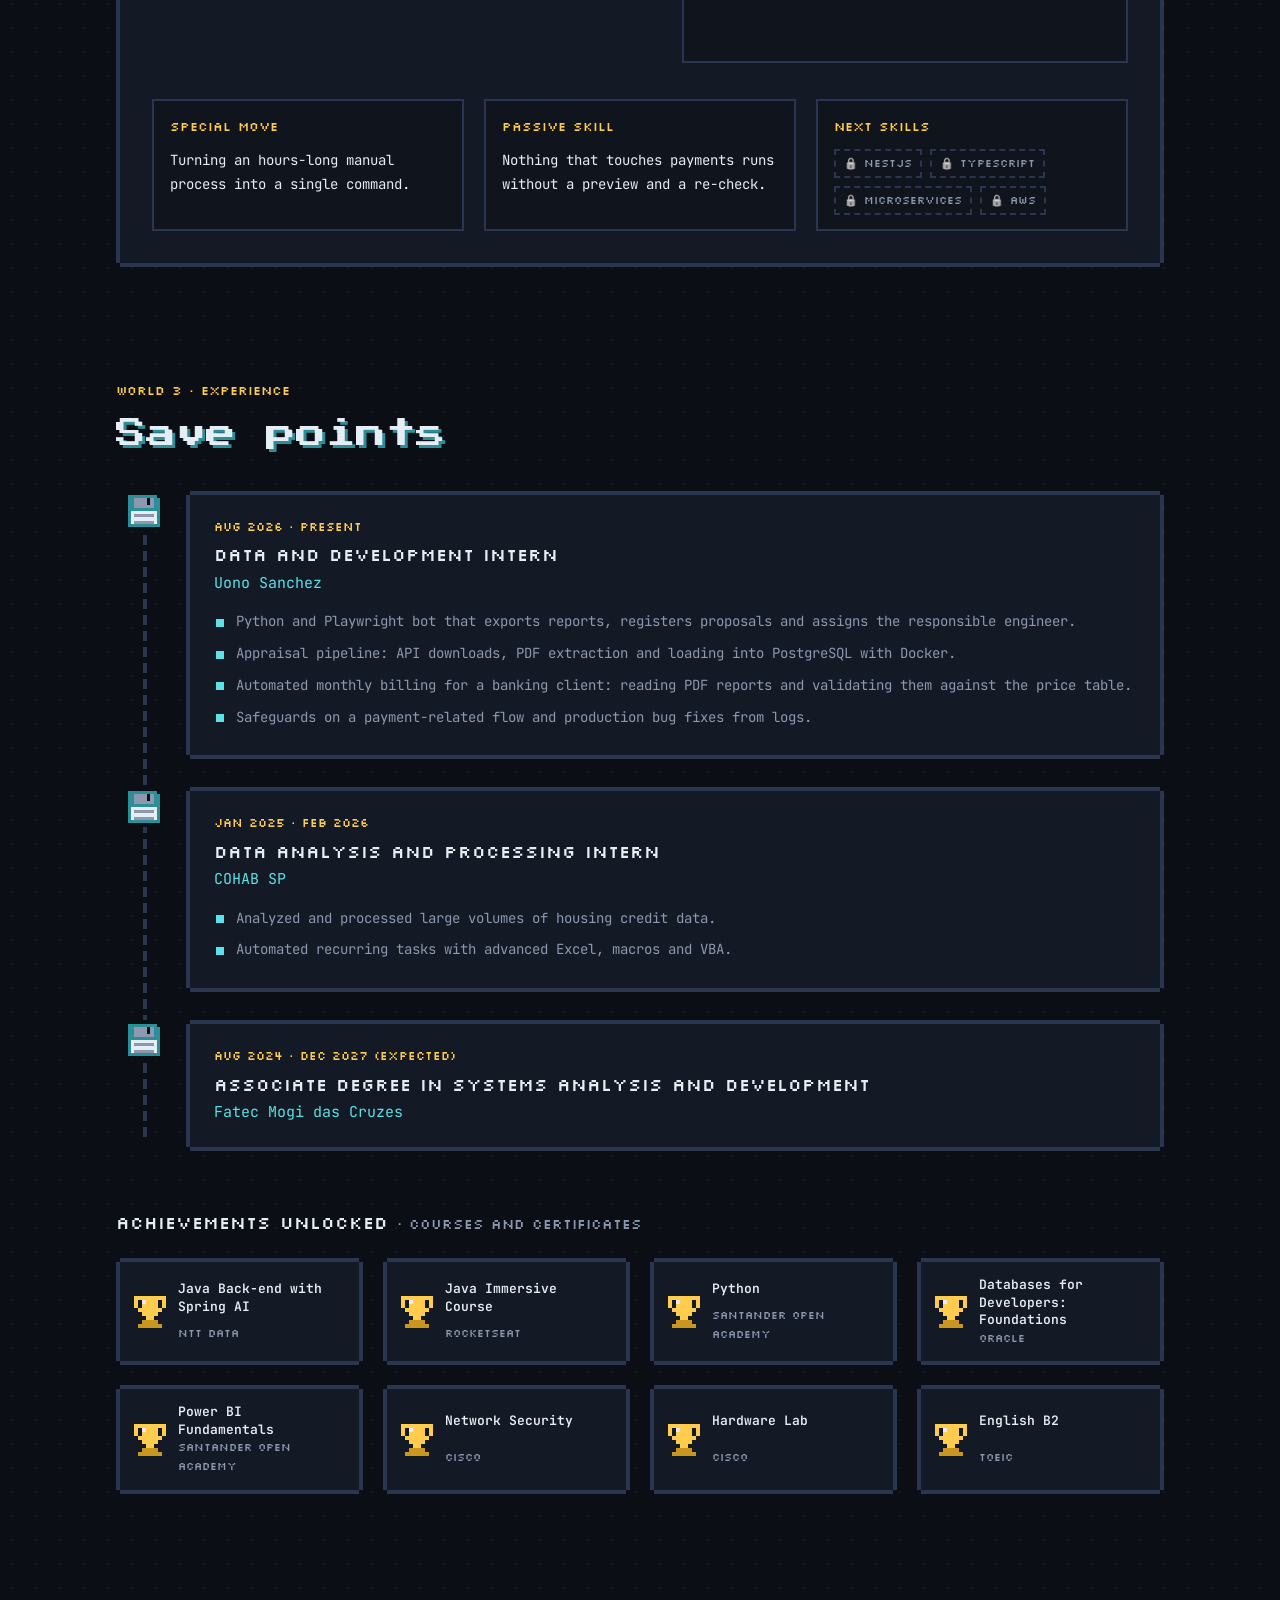
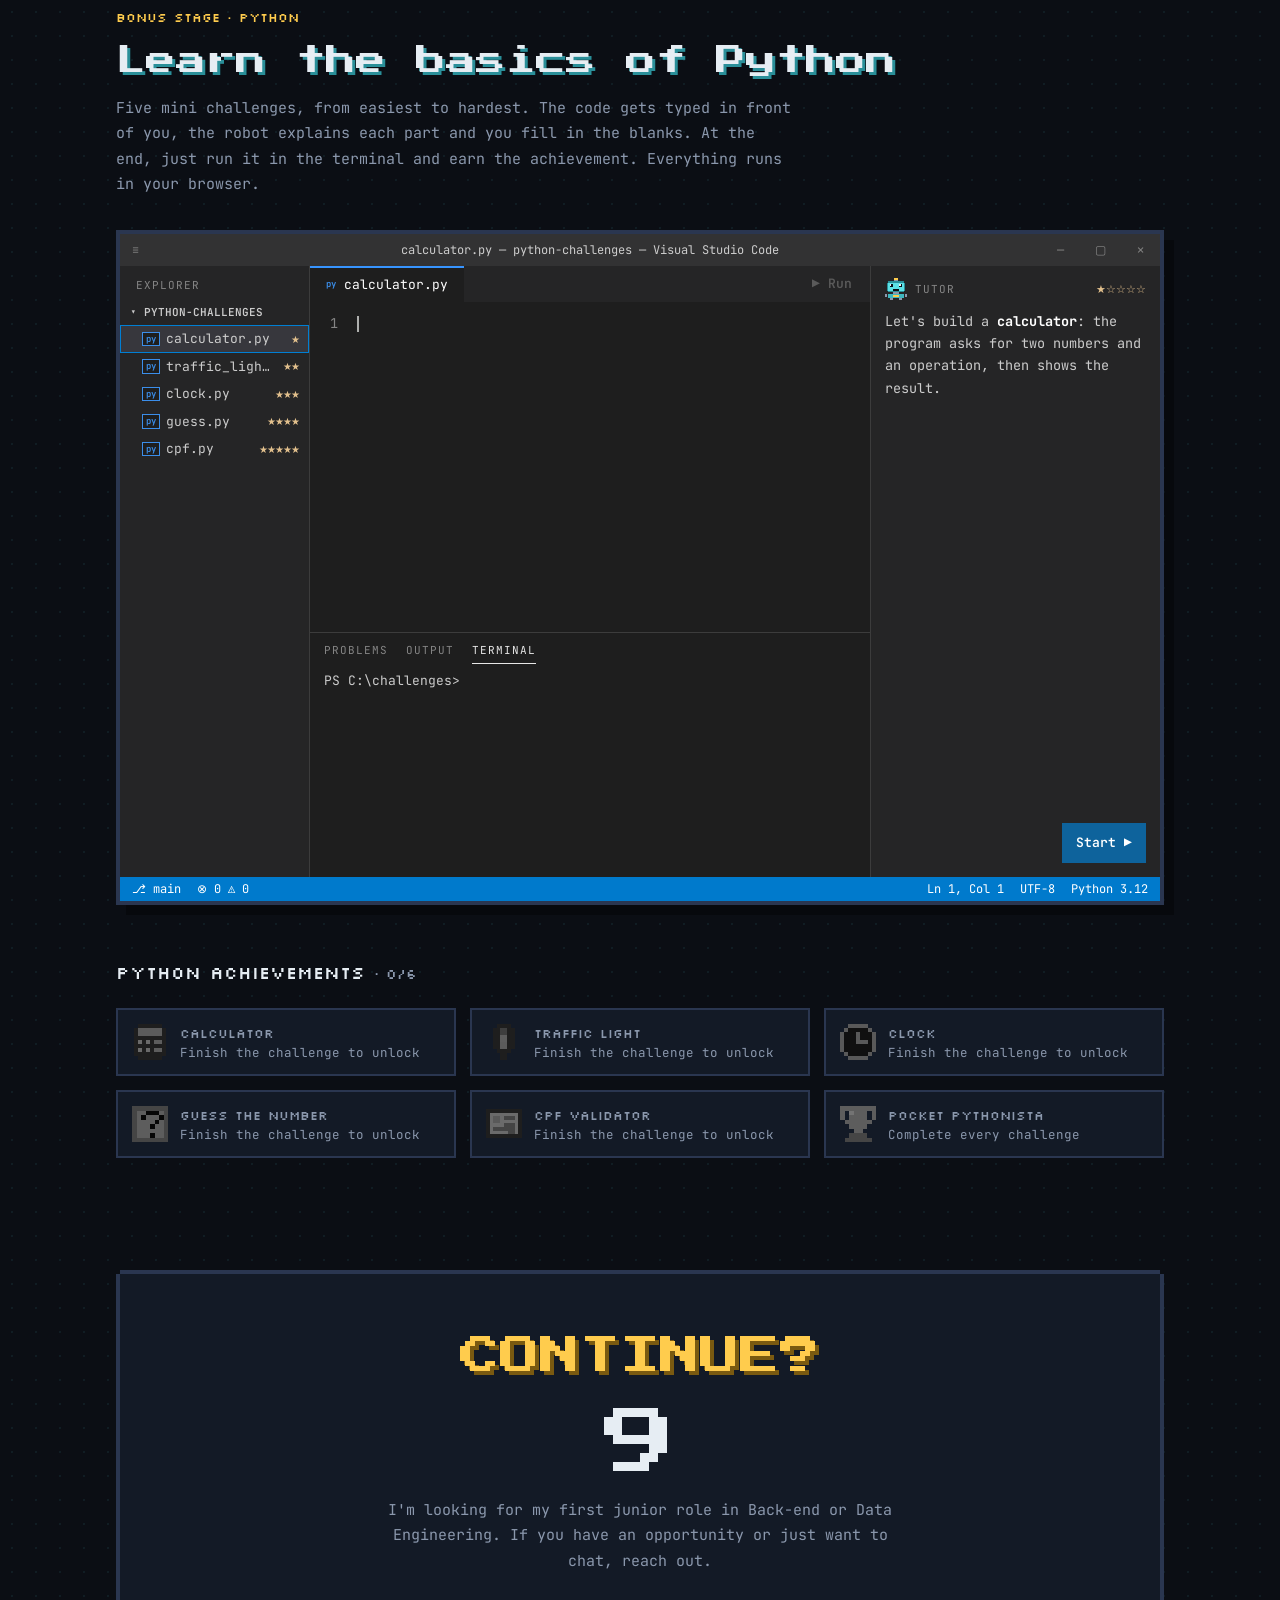
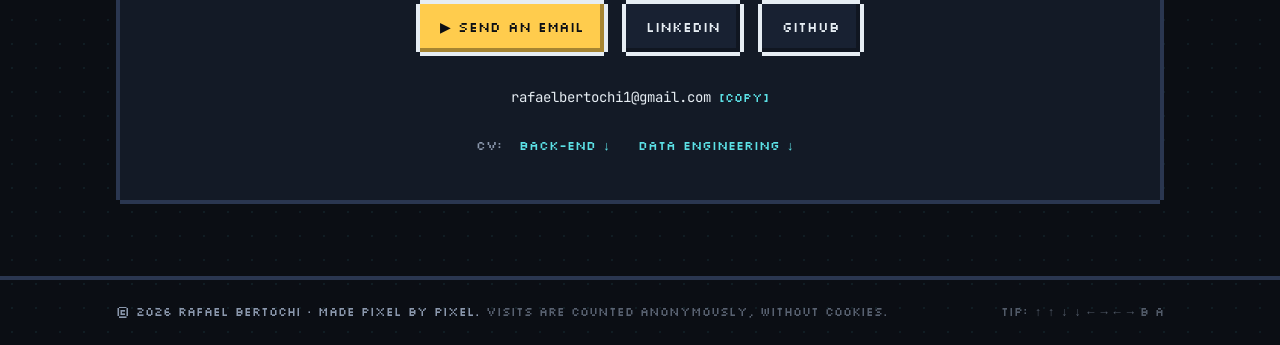
==== commit 81b48a82: "Currículos em inglês na versão em inglês e contador de visitas" ====
--- a/en/index.html
+++ b/en/index.html
@@ -24,10 +24,10 @@
   <link rel="preconnect" href="https://fonts.googleapis.com">
   <link rel="preconnect" href="https://fonts.gstatic.com" crossorigin>
   <link href="https://fonts.googleapis.com/css2?family=JetBrains+Mono:wght@400;600&family=Press+Start+2P&family=Silkscreen&display=swap" rel="stylesheet">
-  <link rel="stylesheet" href="../css/style.css?v=20261006152814">
-  <link rel="stylesheet" href="../css/quest.css?v=20261006152814">
-  <link rel="stylesheet" href="../css/companion.css?v=20261006152814">
-  <link rel="stylesheet" href="../css/cursor.css?v=20261006152814">
+  <link rel="stylesheet" href="../css/style.css?v=20261006155104">
+  <link rel="stylesheet" href="../css/quest.css?v=20261006155104">
+  <link rel="stylesheet" href="../css/companion.css?v=20261006155104">
+  <link rel="stylesheet" href="../css/cursor.css?v=20261006155104">
   <script>
     document.documentElement.classList.add('js');
     try { if (localStorage.getItem('rbf-direto') === '1') document.documentElement.classList.add('direto'); } catch (e) {}
@@ -99,8 +99,8 @@
 
         <div class="hero__cta">
           <a class="btn btn--primary" href="#missoes">▶ See projects</a>
-          <a class="btn" href="../assets/cv/Rafael_Bertochi_CV_Backend_Jr.pdf" download data-goatcounter-click="en-cv-backend-topo">↓ CV Back-end (PT)</a>
-          <a class="btn" href="../assets/cv/Rafael_Bertochi_CV_Engenharia_Dados.pdf" download data-goatcounter-click="en-cv-dados-topo">↓ CV Data (PT)</a>
+          <a class="btn" href="../assets/cv/Rafael_Bertochi_Resume_Backend_EN.pdf" download data-goatcounter-click="en-cv-backend-topo">↓ CV Back-end</a>
+          <a class="btn" href="../assets/cv/Rafael_Bertochi_Resume_Data_Engineering_EN.pdf" download data-goatcounter-click="en-cv-dados-topo">↓ CV Data</a>
         </div>
 
         <ul class="social">
@@ -476,9 +476,9 @@
           </div>
           <button class="copy" id="copyEmail" type="button">rafaelbertochi1@gmail.com <span>[copy]</span></button>
           <p class="cvlinks">
-            CV (in Portuguese):
-            <a href="../assets/cv/Rafael_Bertochi_CV_Backend_Jr.pdf" download data-goatcounter-click="en-cv-backend-contato">Back-end ↓</a>
-            <a href="../assets/cv/Rafael_Bertochi_CV_Engenharia_Dados.pdf" download data-goatcounter-click="en-cv-dados-contato">Data Engineering ↓</a>
+            CV:
+            <a href="../assets/cv/Rafael_Bertochi_Resume_Backend_EN.pdf" download data-goatcounter-click="en-cv-backend-contato">Back-end ↓</a>
+            <a href="../assets/cv/Rafael_Bertochi_Resume_Data_Engineering_EN.pdf" download data-goatcounter-click="en-cv-dados-contato">Data Engineering ↓</a>
           </p>
         </div>
       </div>
@@ -487,7 +487,7 @@
 
   <footer class="footer">
     <div class="wrap footer__inner">
-      <p>© 2026 Rafael Bertochi · Made pixel by pixel.</p>
+      <p>© 2026 Rafael Bertochi · Made pixel by pixel. <span class="footer__privacy">Visits are counted anonymously, without cookies.</span></p>
       <p class="footer__hint">Tip: ↑ ↑ ↓ ↓ ← → ← → B A</p>
     </div>
   </footer>
@@ -496,11 +496,13 @@
 
   <div class="mc" id="mcToasts" aria-live="polite"></div>
 
-  <script src="../js/main.js?v=20261006152814"></script>
-  <script src="../js/name.js?v=20261006152814"></script>
-  <script src="../js/build.js?v=20261006152814"></script>
-  <script src="../js/quest.js?v=20261006152814"></script>
-  <script src="../js/companion.js?v=20261006152814"></script>
-  <script src="../js/cursor.js?v=20261006152814"></script>
+  <script src="../js/main.js?v=20261006155104"></script>
+  <script src="../js/name.js?v=20261006155104"></script>
+  <script src="../js/build.js?v=20261006155104"></script>
+  <script src="../js/quest.js?v=20261006155104"></script>
+  <script src="../js/companion.js?v=20261006155104"></script>
+  <script src="../js/cursor.js?v=20261006155104"></script>
+  <!-- Contador de visitas anônimo, sem cookies (GoatCounter) -->
+  <script data-goatcounter="https://rafaelbertochi.goatcounter.com/count" async src="https://gc.zgo.at/count.js"></script>
 </body>
 </html>
--- a/css/style.css
+++ b/css/style.css
@@ -771,6 +771,7 @@
 .footer__inner { display: flex; flex-wrap: wrap; justify-content: space-between; gap: 8px 20px; }
 .footer p { margin: 0; font-family: var(--font-label); font-size: 12px; color: var(--muted); }
 .footer__hint { opacity: 0.55; }
+.footer__privacy { opacity: 0.6; }
 
 /* ---------- Toast ---------- */
 .toast {
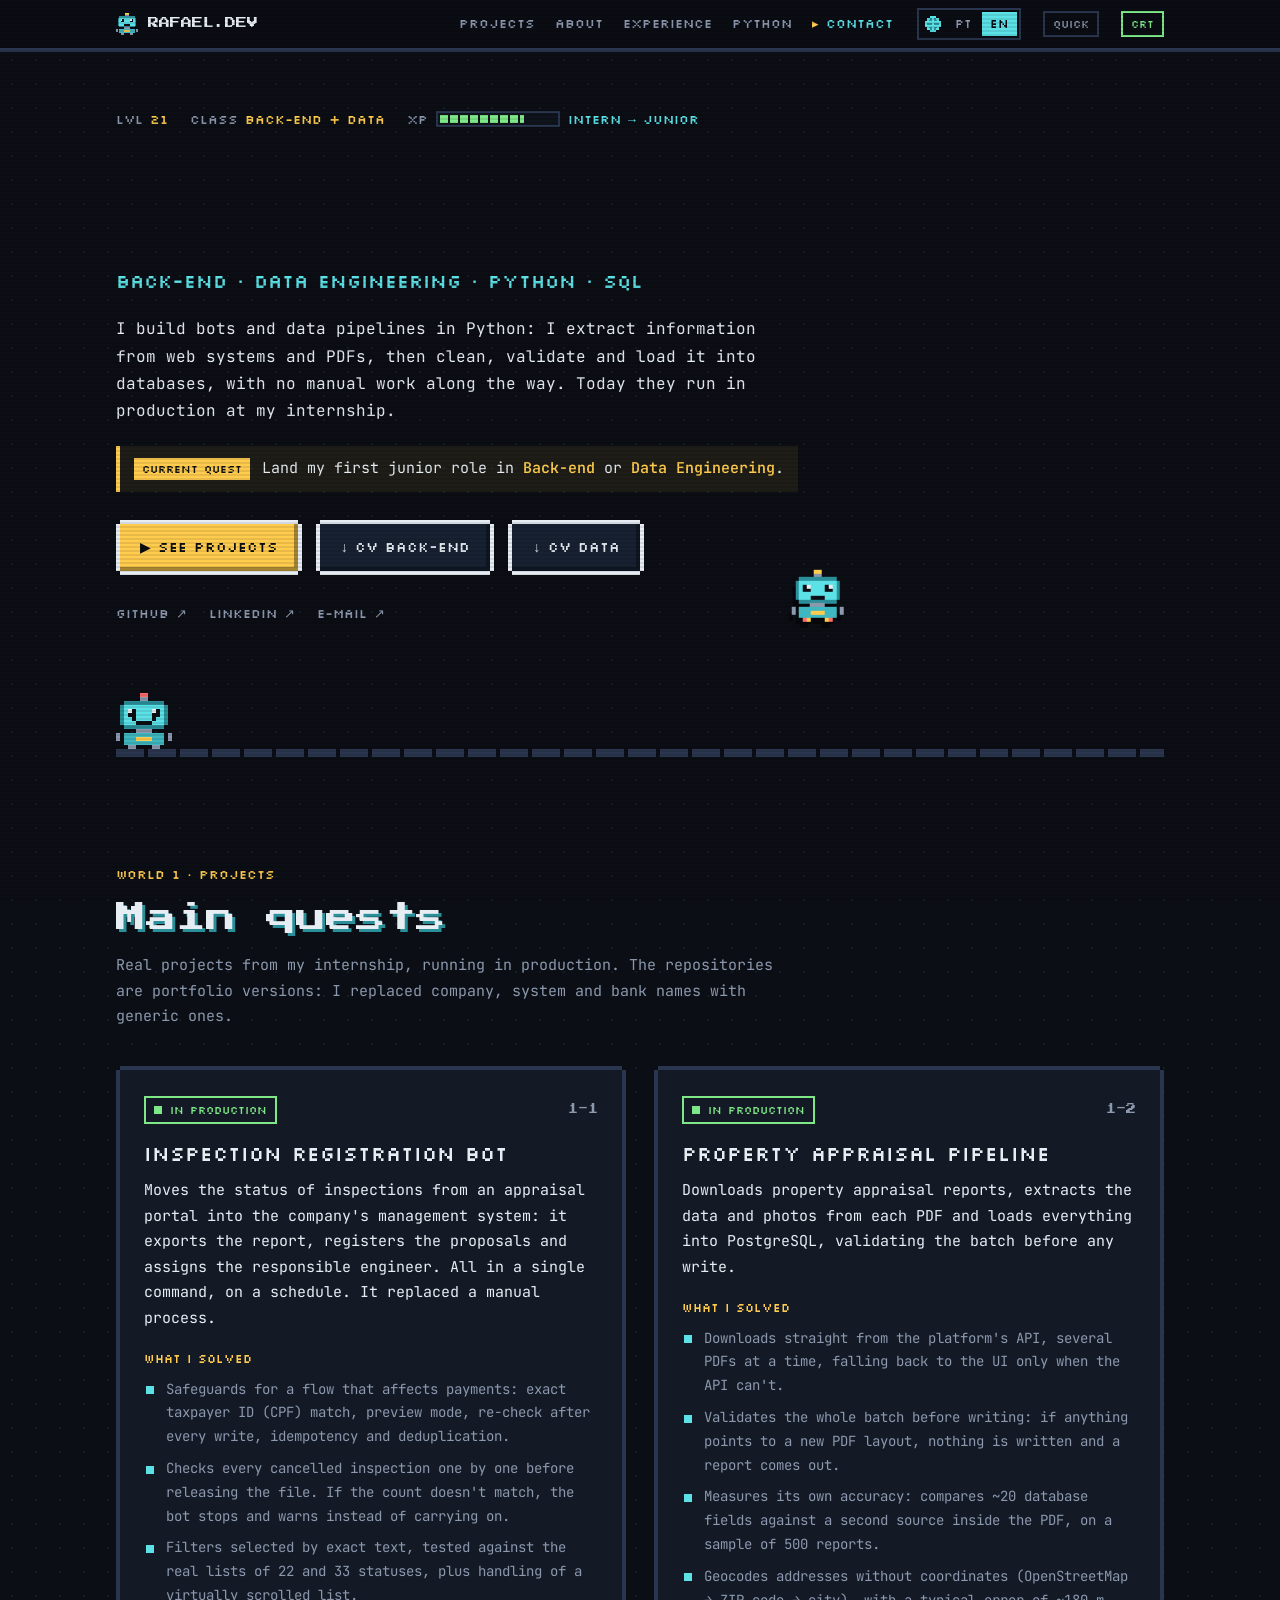
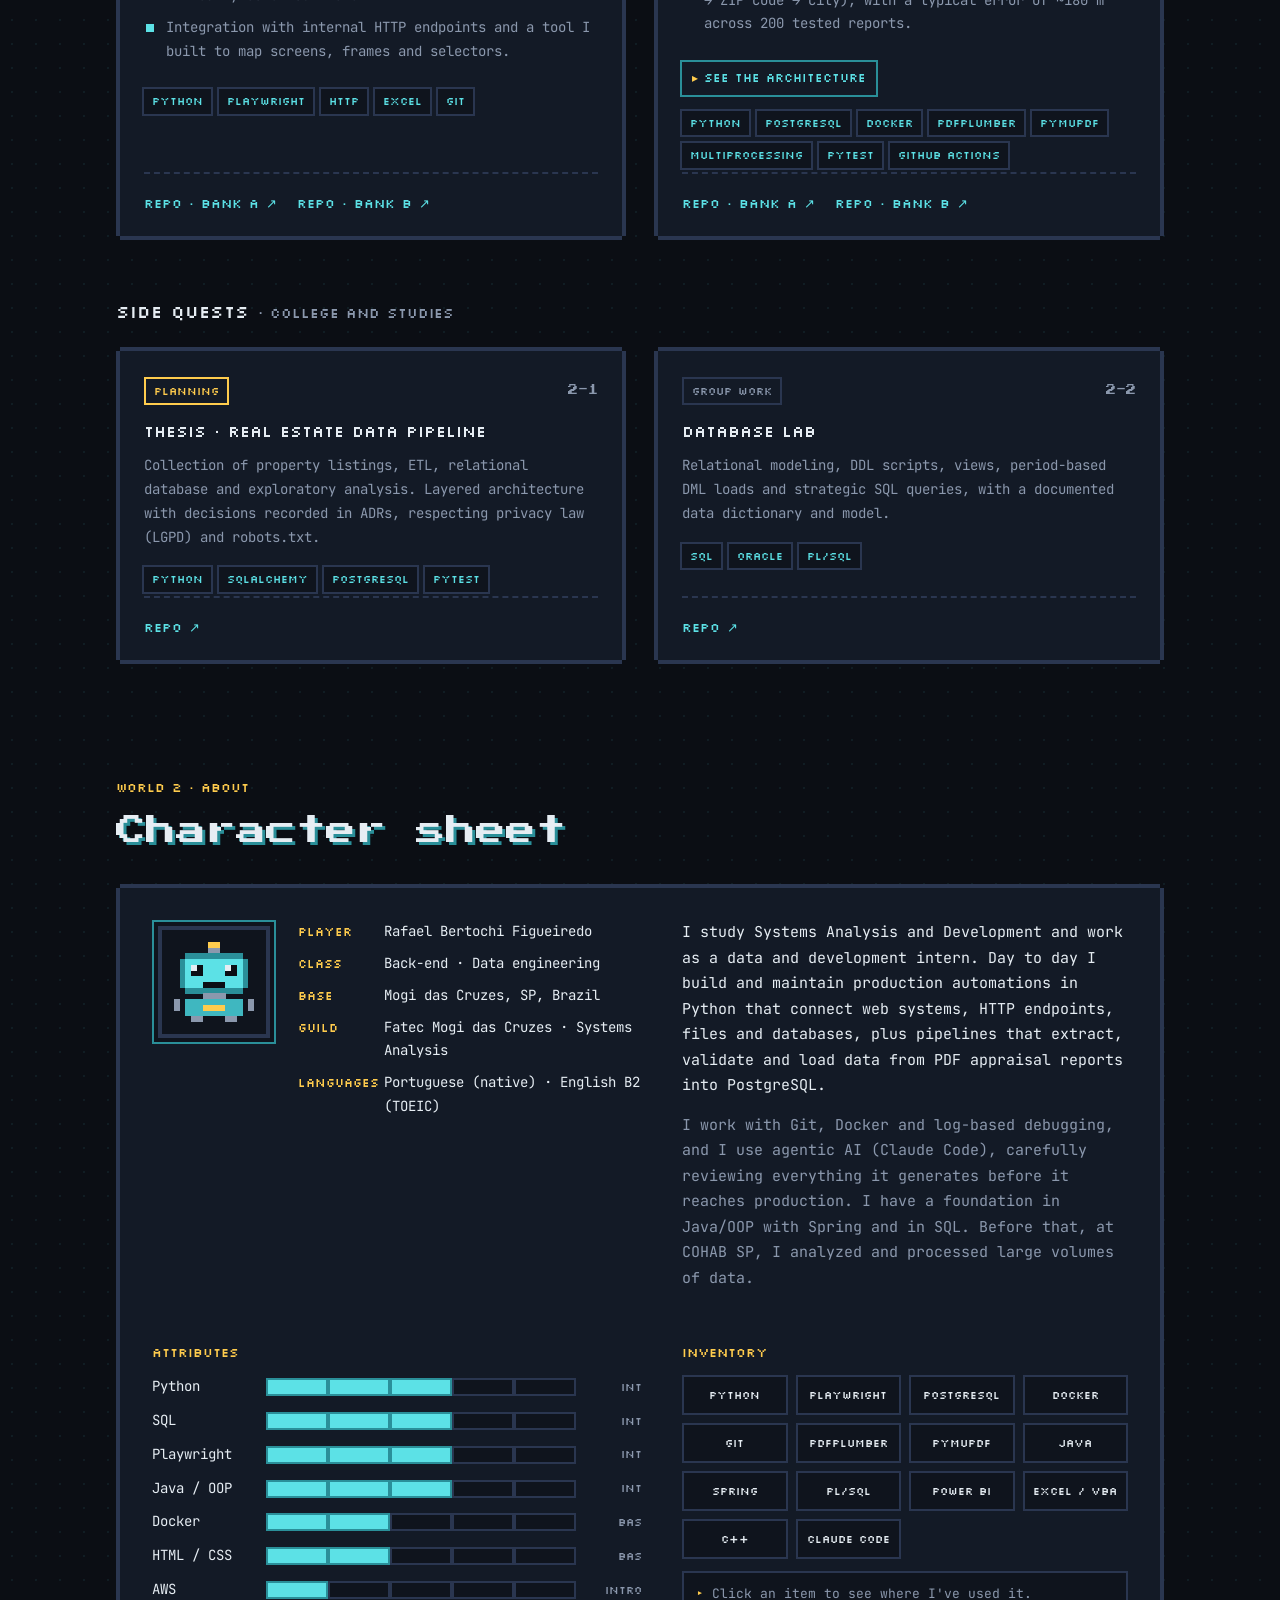
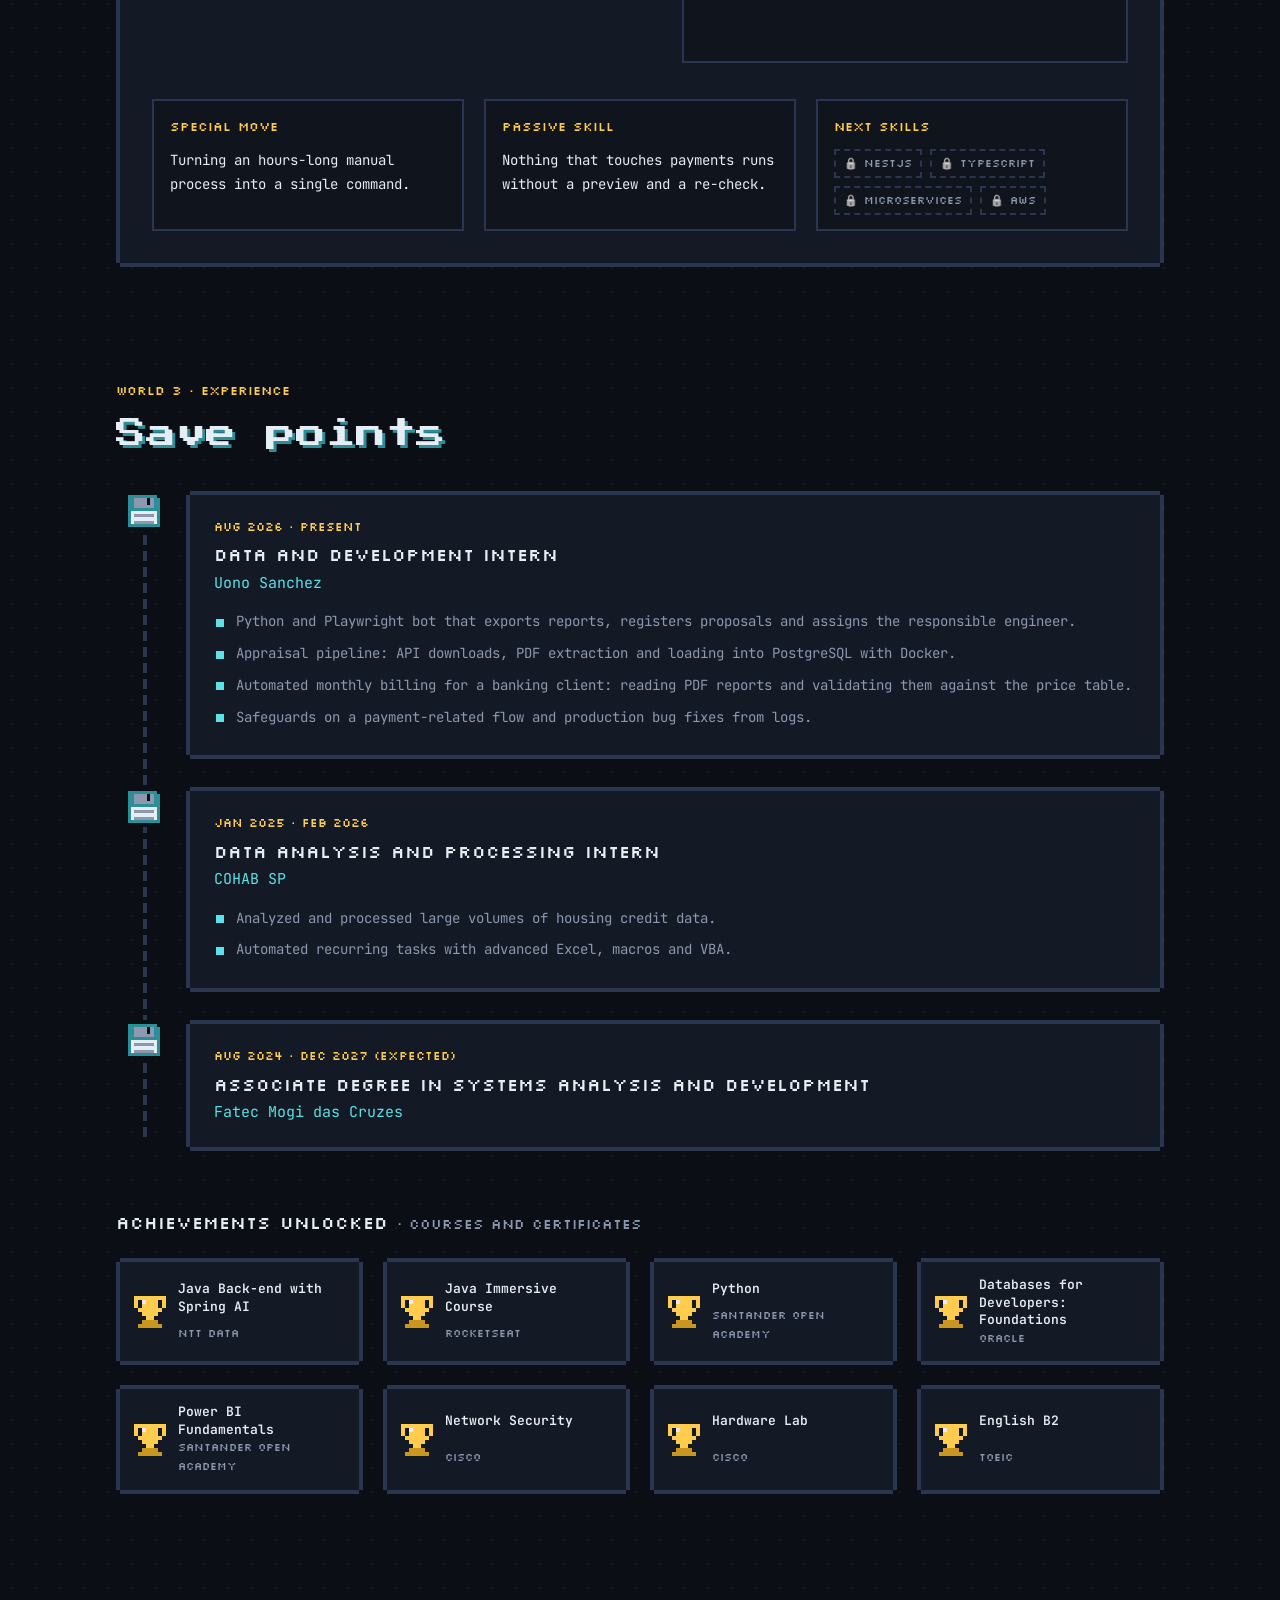
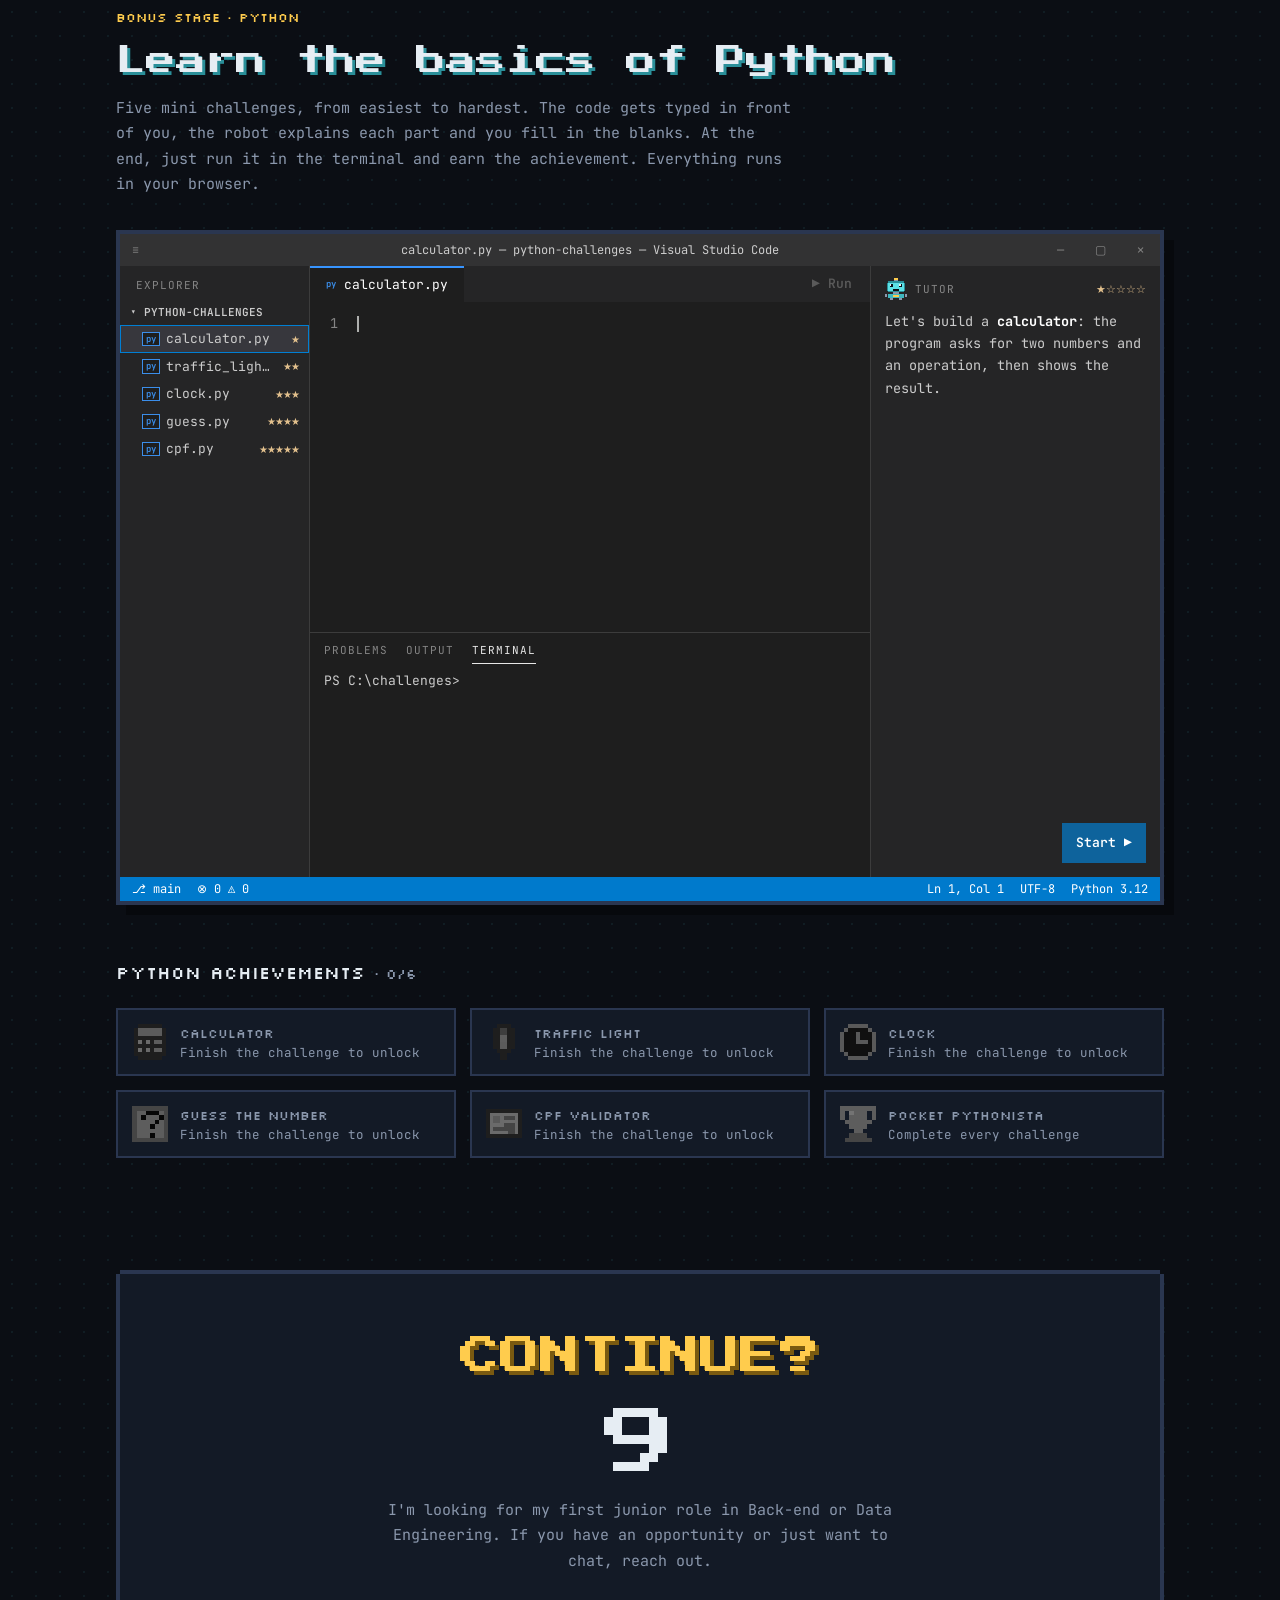
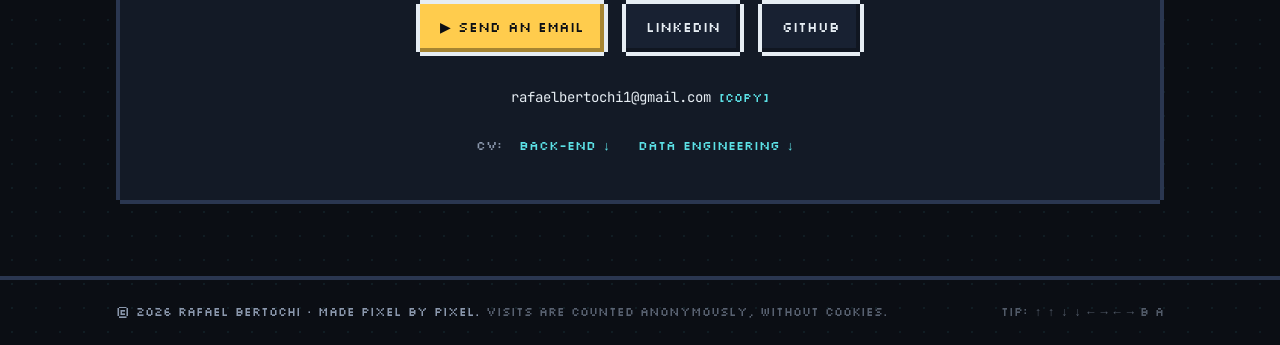
==== commit 2a364fe4: "Imagem de prévia em inglês" ====
--- a/en/index.html
+++ b/en/index.html
@@ -10,13 +10,13 @@
   <meta property="og:description" content="I build bots and data pipelines in Python that take manual work out of the way.">
   <meta property="og:type" content="website">
   <meta property="og:url" content="https://rafaelbertochi1.github.io/en/">
-  <meta property="og:image" content="https://rafaelbertochi1.github.io/assets/og.png">
+  <meta property="og:image" content="https://rafaelbertochi1.github.io/assets/og-en.png">
   <meta property="og:image:width" content="1200">
   <meta property="og:image:height" content="630">
   <meta property="og:image:alt" content="Rafael Bertochi: back-end and data engineering, with the portfolio's pixel art robot">
   <meta property="og:locale" content="en_US">
   <meta name="twitter:card" content="summary_large_image">
-  <meta name="twitter:image" content="https://rafaelbertochi1.github.io/assets/og.png">
+  <meta name="twitter:image" content="https://rafaelbertochi1.github.io/assets/og-en.png">
   <link rel="canonical" href="https://rafaelbertochi1.github.io/en/">
   <link rel="alternate" hreflang="pt-BR" href="https://rafaelbertochi1.github.io/">
   <link rel="alternate" hreflang="en" href="https://rafaelbertochi1.github.io/en/">
@@ -24,10 +24,10 @@
   <link rel="preconnect" href="https://fonts.googleapis.com">
   <link rel="preconnect" href="https://fonts.gstatic.com" crossorigin>
   <link href="https://fonts.googleapis.com/css2?family=JetBrains+Mono:wght@400;600&family=Press+Start+2P&family=Silkscreen&display=swap" rel="stylesheet">
-  <link rel="stylesheet" href="../css/style.css?v=20261006155104">
-  <link rel="stylesheet" href="../css/quest.css?v=20261006155104">
-  <link rel="stylesheet" href="../css/companion.css?v=20261006155104">
-  <link rel="stylesheet" href="../css/cursor.css?v=20261006155104">
+  <link rel="stylesheet" href="../css/style.css?v=20261006160105">
+  <link rel="stylesheet" href="../css/quest.css?v=20261006160105">
+  <link rel="stylesheet" href="../css/companion.css?v=20261006160105">
+  <link rel="stylesheet" href="../css/cursor.css?v=20261006160105">
   <script>
     document.documentElement.classList.add('js');
     try { if (localStorage.getItem('rbf-direto') === '1') document.documentElement.classList.add('direto'); } catch (e) {}
@@ -496,12 +496,12 @@
 
   <div class="mc" id="mcToasts" aria-live="polite"></div>
 
-  <script src="../js/main.js?v=20261006155104"></script>
-  <script src="../js/name.js?v=20261006155104"></script>
-  <script src="../js/build.js?v=20261006155104"></script>
-  <script src="../js/quest.js?v=20261006155104"></script>
-  <script src="../js/companion.js?v=20261006155104"></script>
-  <script src="../js/cursor.js?v=20261006155104"></script>
+  <script src="../js/main.js?v=20261006160105"></script>
+  <script src="../js/name.js?v=20261006160105"></script>
+  <script src="../js/build.js?v=20261006160105"></script>
+  <script src="../js/quest.js?v=20261006160105"></script>
+  <script src="../js/companion.js?v=20261006160105"></script>
+  <script src="../js/cursor.js?v=20261006160105"></script>
   <!-- Contador de visitas anônimo, sem cookies (GoatCounter) -->
   <script data-goatcounter="https://rafaelbertochi.goatcounter.com/count" async src="https://gc.zgo.at/count.js"></script>
 </body>
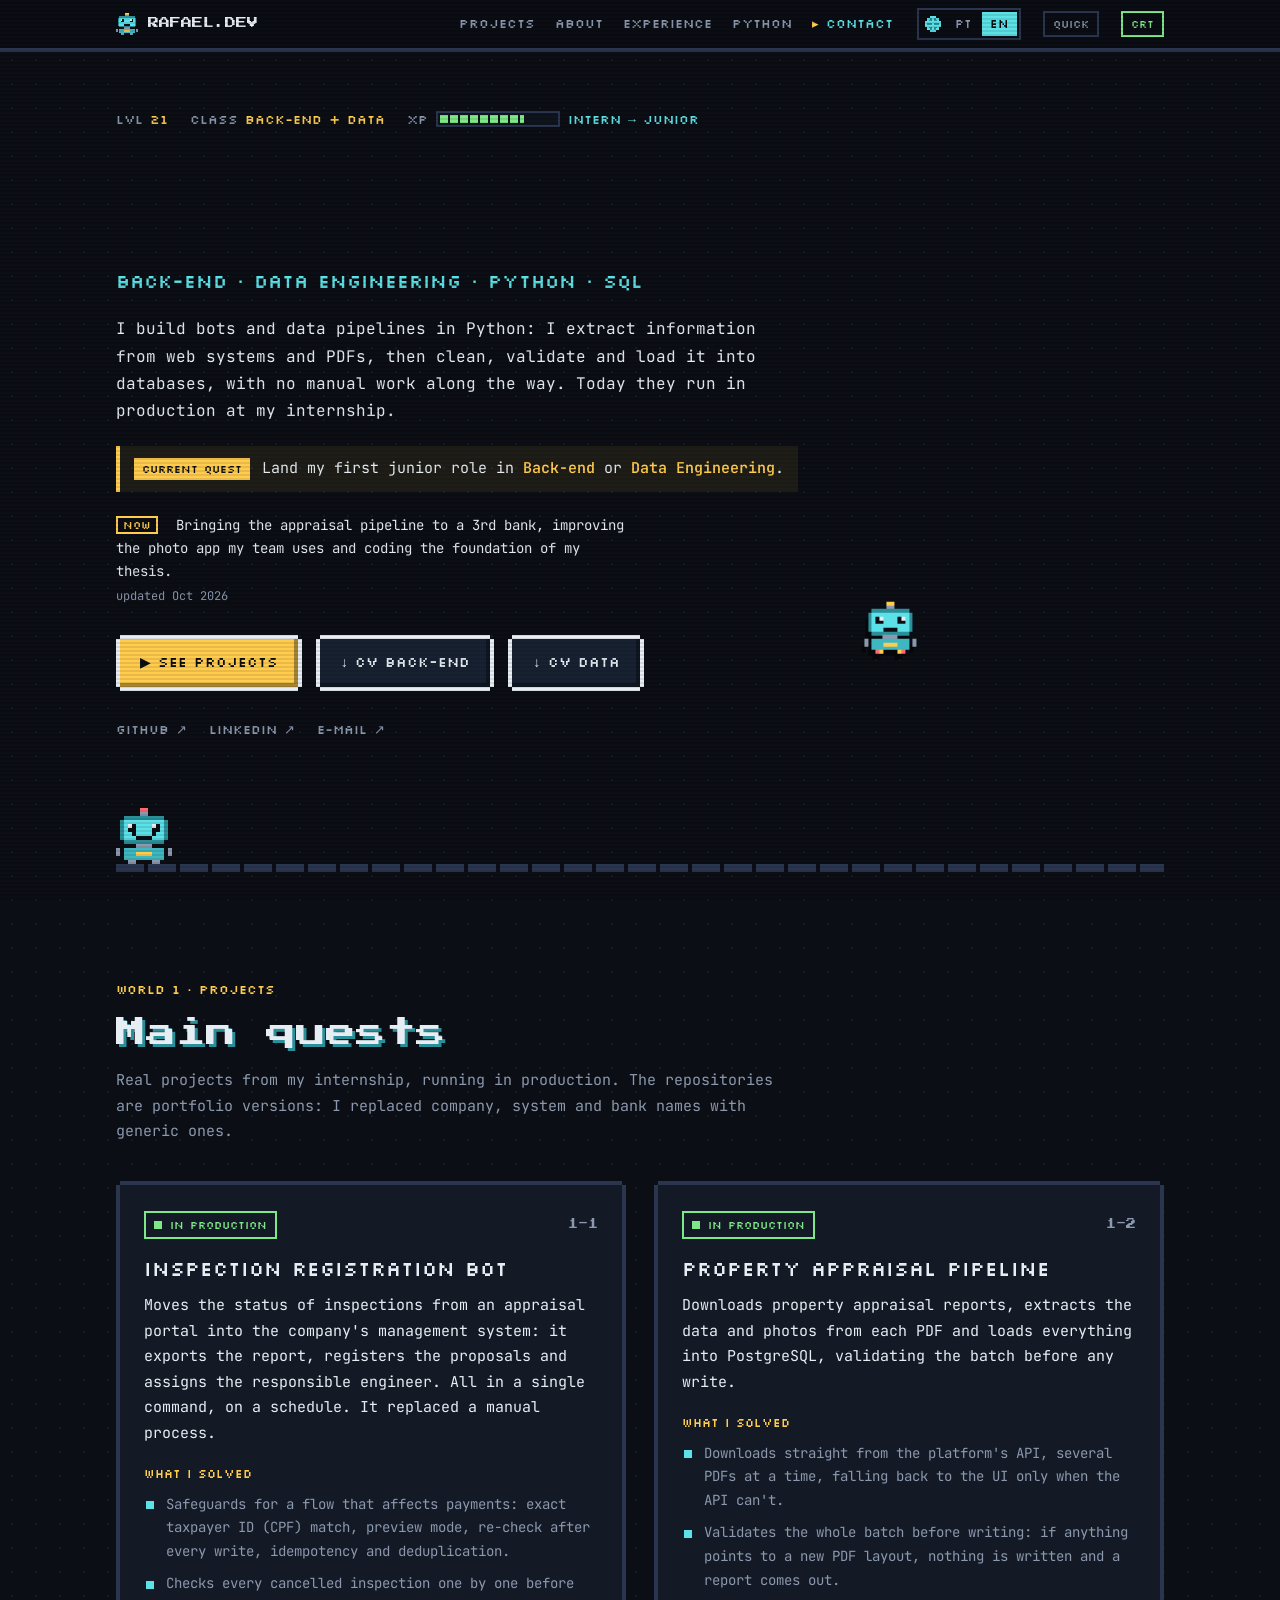
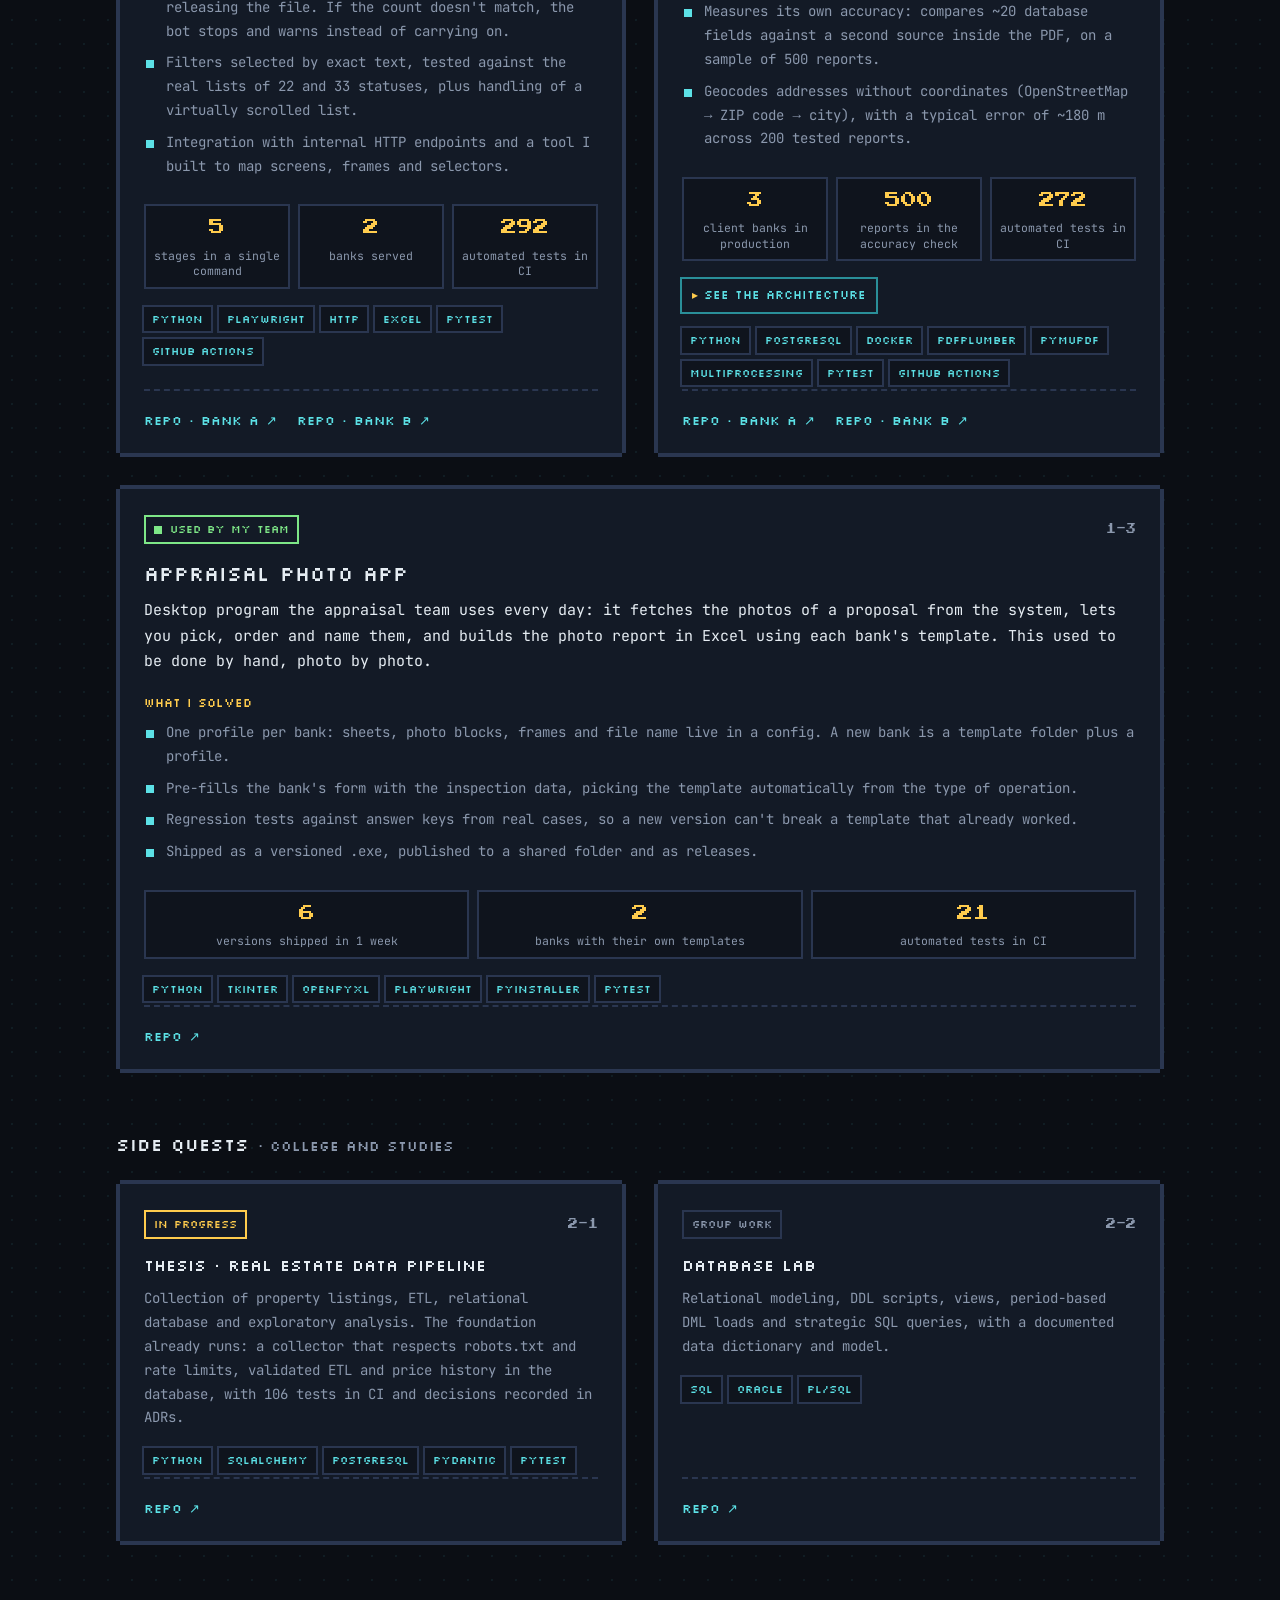
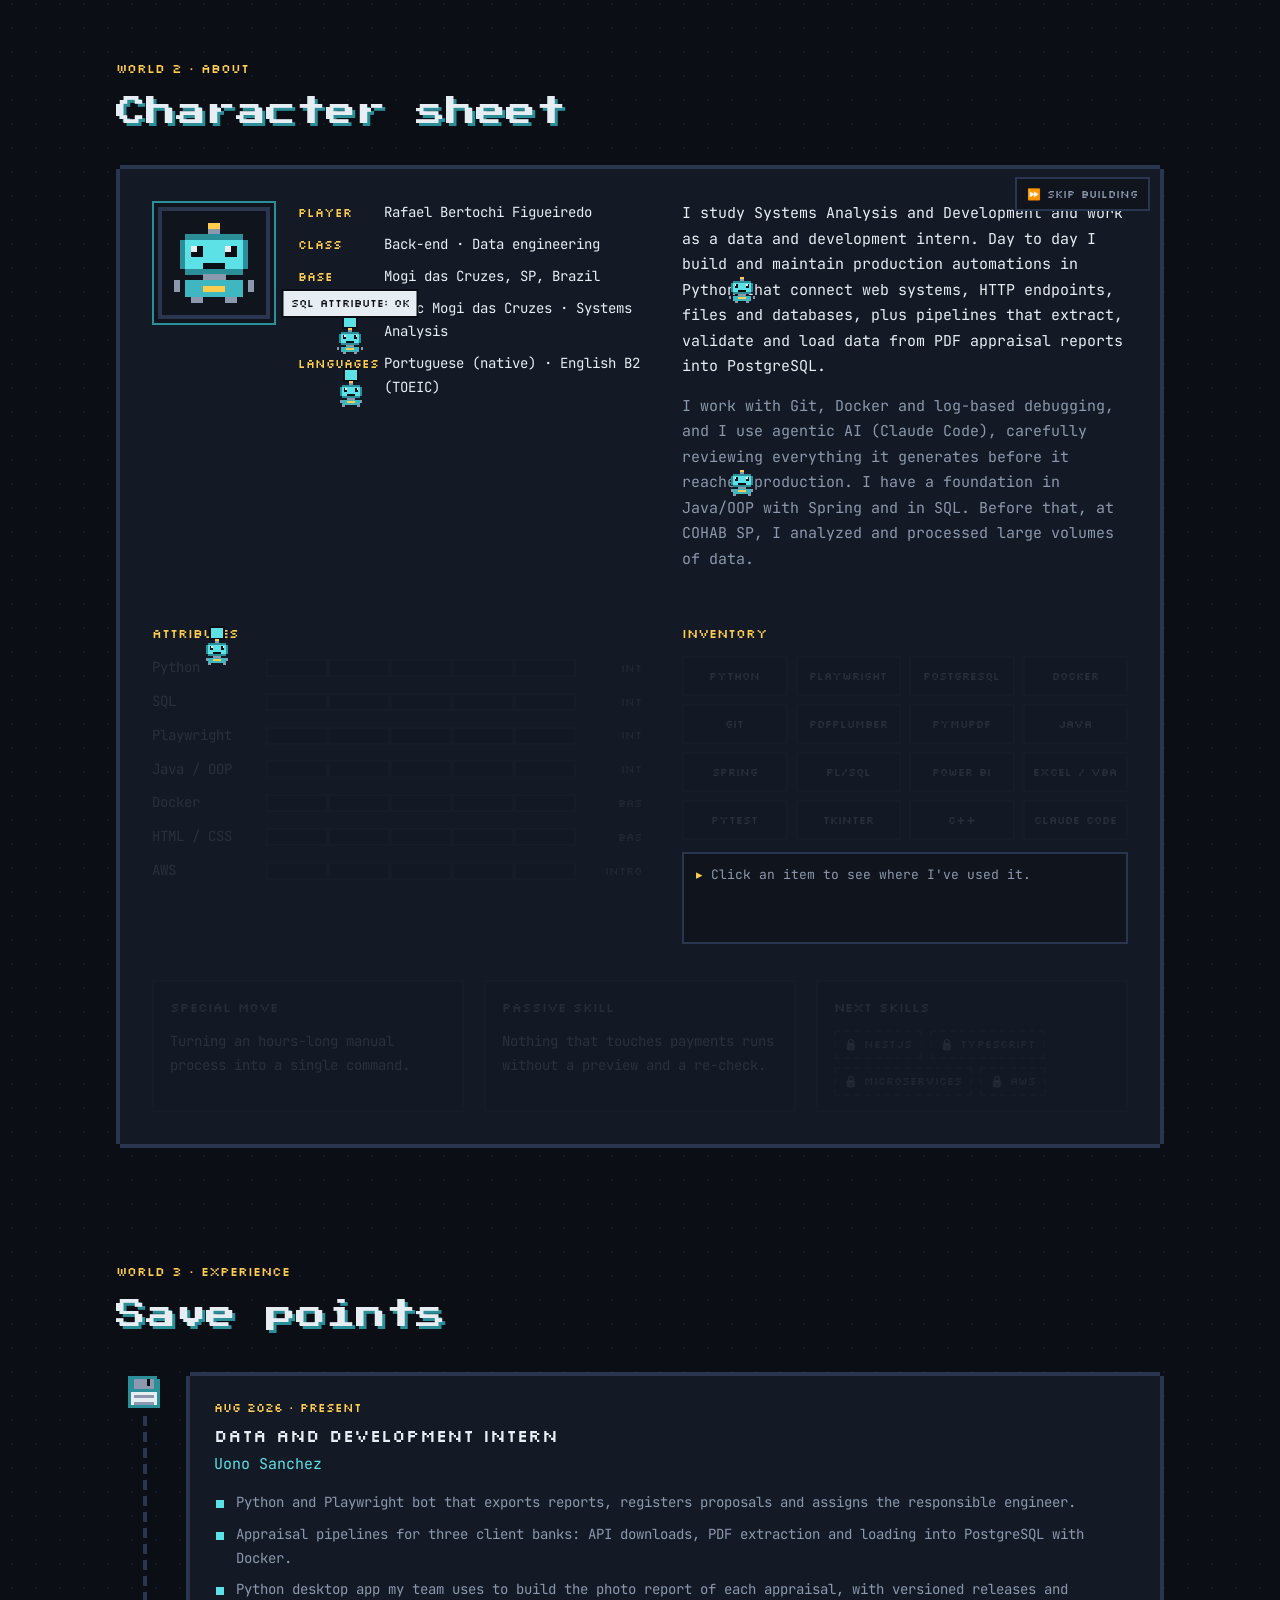
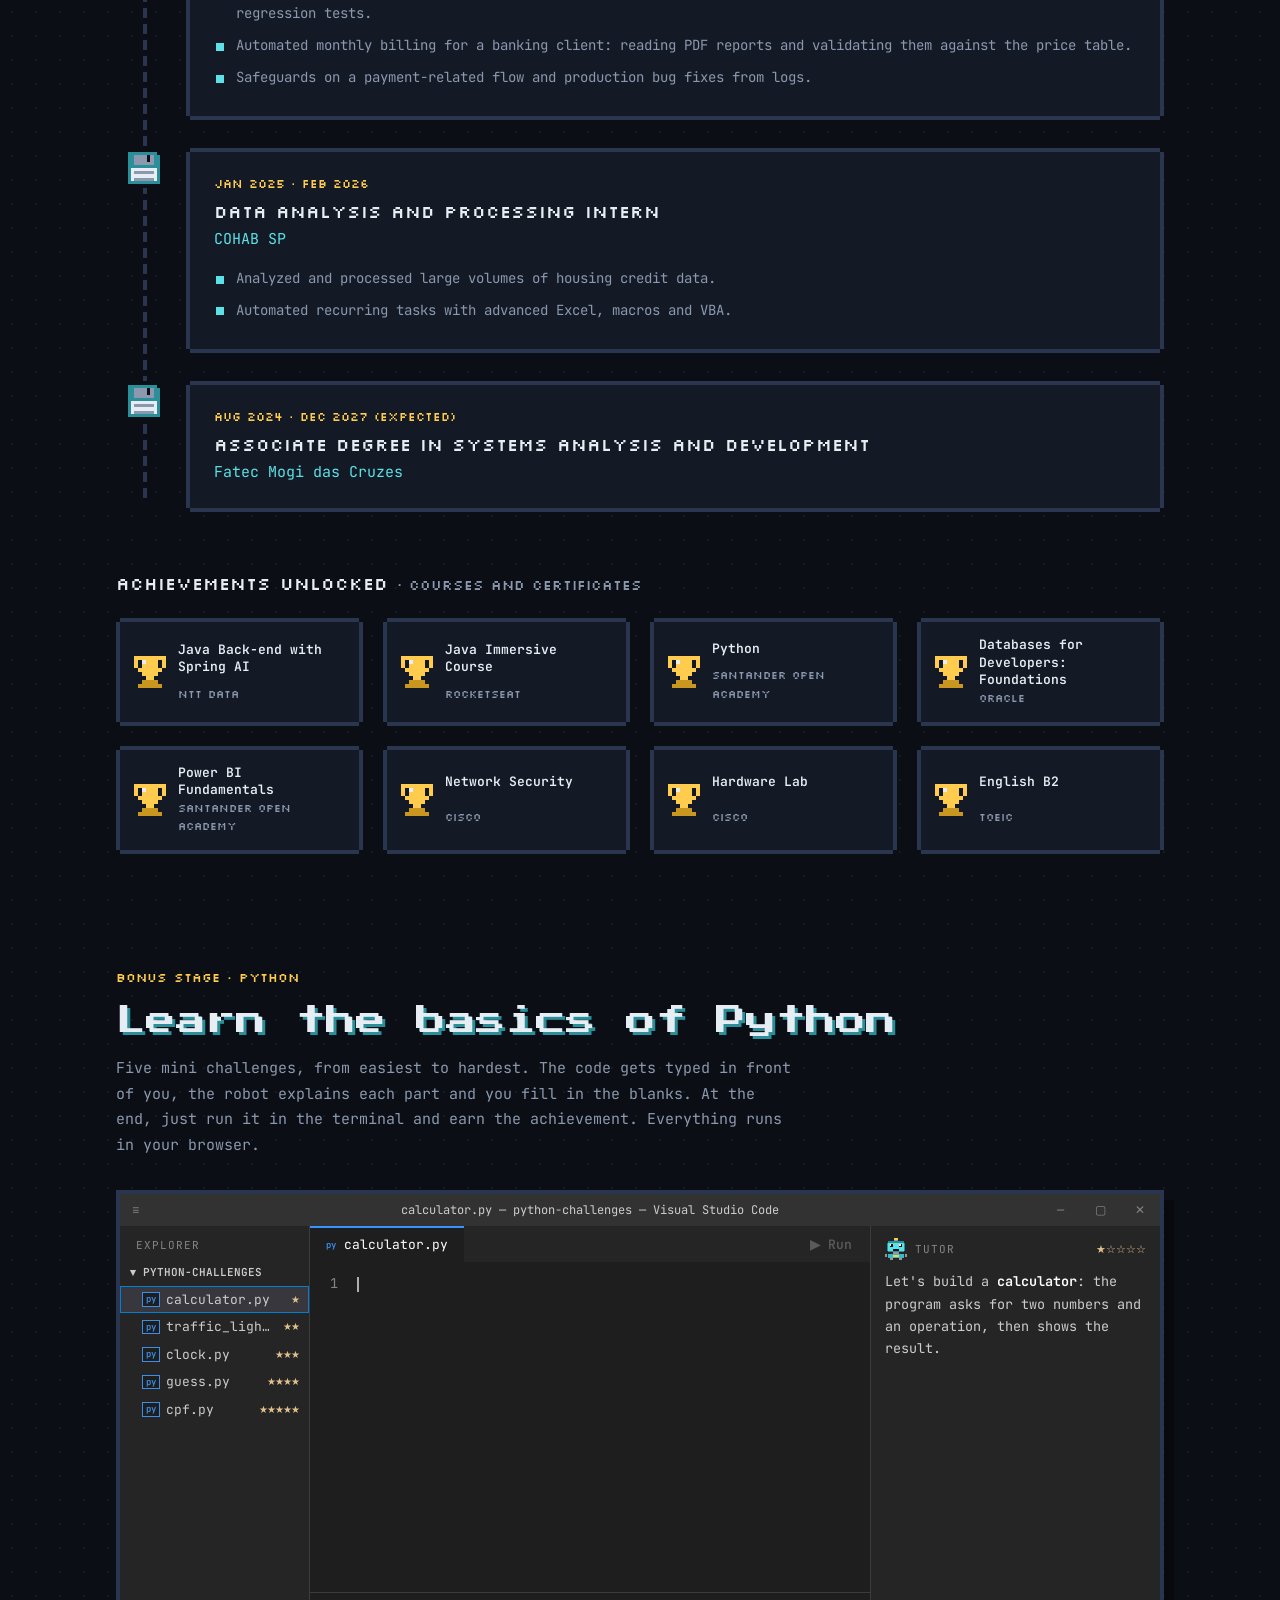
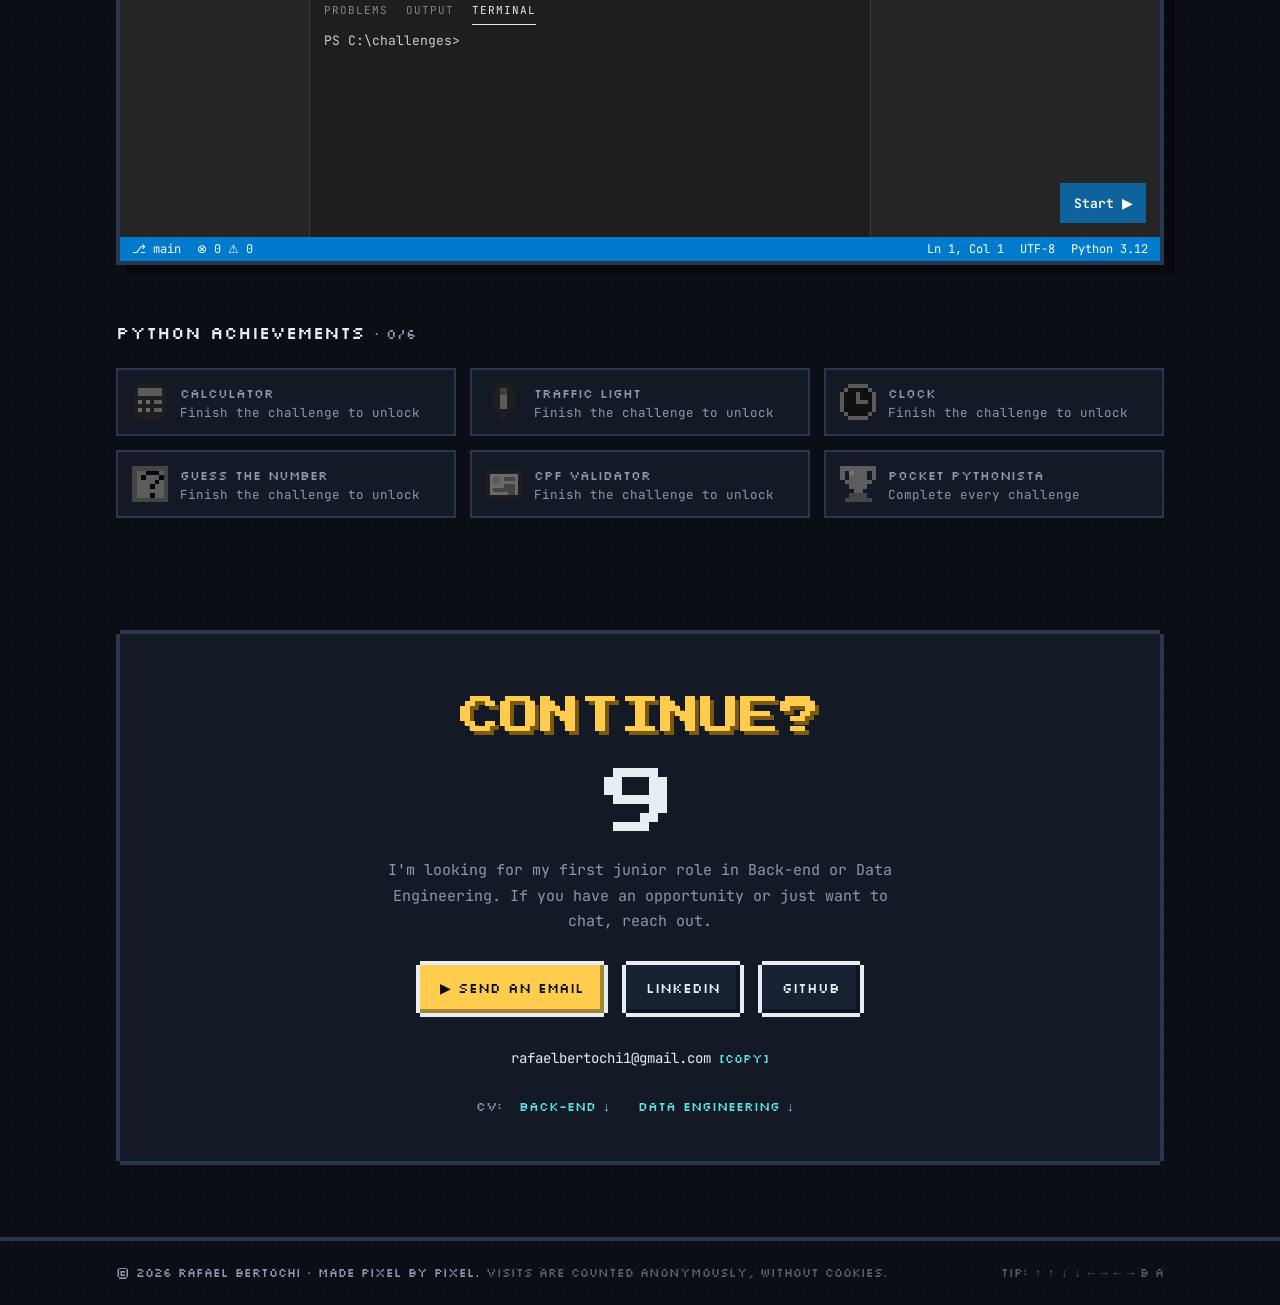
==== commit 0d31e69e: "App de fotos, números nos projetos, linha AGORA, fontes locais e CVs atualizados" ====
--- a/en/index.html
+++ b/en/index.html
@@ -21,13 +21,13 @@
   <link rel="alternate" hreflang="pt-BR" href="https://rafaelbertochi1.github.io/">
   <link rel="alternate" hreflang="en" href="https://rafaelbertochi1.github.io/en/">
   <link rel="icon" href="../assets/favicon.svg" type="image/svg+xml">
-  <link rel="preconnect" href="https://fonts.googleapis.com">
-  <link rel="preconnect" href="https://fonts.gstatic.com" crossorigin>
-  <link href="https://fonts.googleapis.com/css2?family=JetBrains+Mono:wght@400;600&family=Press+Start+2P&family=Silkscreen&display=swap" rel="stylesheet">
-  <link rel="stylesheet" href="../css/style.css?v=20261006160105">
-  <link rel="stylesheet" href="../css/quest.css?v=20261006160105">
-  <link rel="stylesheet" href="../css/companion.css?v=20261006160105">
-  <link rel="stylesheet" href="../css/cursor.css?v=20261006160105">
+  <link rel="preload" href="../assets/fonts/press-start-2p.woff2" as="font" type="font/woff2" crossorigin>
+  <link rel="preload" href="../assets/fonts/jetbrains-mono.woff2" as="font" type="font/woff2" crossorigin>
+  <link rel="stylesheet" href="../css/fonts.css?v=20261016134914">
+  <link rel="stylesheet" href="../css/style.css?v=20261016134914">
+  <link rel="stylesheet" href="../css/quest.css?v=20261016134914">
+  <link rel="stylesheet" href="../css/companion.css?v=20261016134914">
+  <link rel="stylesheet" href="../css/cursor.css?v=20261016134914">
   <script>
     document.documentElement.classList.add('js');
     try { if (localStorage.getItem('rbf-direto') === '1') document.documentElement.classList.add('direto'); } catch (e) {}
@@ -97,6 +97,12 @@
           <span>Land my first junior role in <strong>Back-end</strong> or <strong>Data Engineering</strong>.</span>
         </p>
 
+        <p class="now">
+          <span class="now__tag">NOW</span>
+          <span class="now__text">Bringing the appraisal pipeline to a 3rd bank, improving the photo app my team uses and coding the foundation of my thesis.</span>
+          <time class="now__date" datetime="2026-10-16">updated Oct 2026</time>
+        </p>
+
         <div class="hero__cta">
           <a class="btn btn--primary" href="#missoes">▶ See projects</a>
           <a class="btn" href="../assets/cv/Rafael_Bertochi_Resume_Backend_EN.pdf" download data-goatcounter-click="en-cv-backend-topo">↓ CV Back-end</a>
@@ -150,8 +156,13 @@
               <li>Filters selected by exact text, tested against the real lists of 22 and 33 statuses, plus handling of a virtually scrolled list.</li>
               <li>Integration with internal HTTP endpoints and a tool I built to map screens, frames and selectors.</li>
             </ul>
+            <ul class="kpis">
+              <li><b>5</b><small>stages in a single command</small></li>
+              <li><b>2</b><small>banks served</small></li>
+              <li><b>292</b><small>automated tests in CI</small></li>
+            </ul>
             <ul class="chips" aria-label="Technologies">
-              <li>Python</li><li>Playwright</li><li>HTTP</li><li>Excel</li><li>Git</li>
+              <li>Python</li><li>Playwright</li><li>HTTP</li><li>Excel</li><li>pytest</li><li>GitHub Actions</li>
             </ul>
             <div class="card__links">
               <a href="https://github.com/rafaelbertochi1/robo-cadastro-banco-a" target="_blank" rel="noopener" data-goatcounter-click="en-repo-robo-cadastro-banco-a">Repo · Bank A ↗</a>
@@ -175,6 +186,11 @@
               <li>Validates the whole batch before writing: if anything points to a new PDF layout, nothing is written and a report comes out.</li>
               <li>Measures its own accuracy: compares ~20 database fields against a second source inside the PDF, on a sample of 500 reports.</li>
               <li>Geocodes addresses without coordinates (OpenStreetMap → ZIP code → city), with a typical error of ~180 m across 200 tested reports.</li>
+            </ul>
+            <ul class="kpis">
+              <li><b>3</b><small>client banks in production</small></li>
+              <li><b>500</b><small>reports in the accuracy check</small></li>
+              <li><b>272</b><small>automated tests in CI</small></li>
             </ul>
             <details class="arch">
               <summary>See the architecture</summary>
@@ -200,6 +216,37 @@
               <a href="https://github.com/rafaelbertochi1/pipeline-laudos-banco-b" target="_blank" rel="noopener" data-goatcounter-click="en-repo-pipeline-laudos-banco-b">Repo · Bank B ↗</a>
             </div>
           </article>
+
+          <article class="card card--wide reveal">
+            <div class="card__top">
+              <span class="badge badge--live"><i></i>USED BY MY TEAM</span>
+              <span class="card__num">1-3</span>
+            </div>
+            <h3 class="card__title">Appraisal photo app</h3>
+            <p class="card__desc">
+              Desktop program the appraisal team uses every day: it fetches the photos of a
+              proposal from the system, lets you pick, order and name them, and builds the photo
+              report in Excel using each bank's template. This used to be done by hand, photo by photo.
+            </p>
+            <p class="card__loot">What I solved</p>
+            <ul class="list">
+              <li>One profile per bank: sheets, photo blocks, frames and file name live in a config. A new bank is a template folder plus a profile.</li>
+              <li>Pre-fills the bank's form with the inspection data, picking the template automatically from the type of operation.</li>
+              <li>Regression tests against answer keys from real cases, so a new version can't break a template that already worked.</li>
+              <li>Shipped as a versioned .exe, published to a shared folder and as releases.</li>
+            </ul>
+            <ul class="kpis">
+              <li><b>6</b><small>versions shipped in 1 week</small></li>
+              <li><b>2</b><small>banks with their own templates</small></li>
+              <li><b>21</b><small>automated tests in CI</small></li>
+            </ul>
+            <ul class="chips" aria-label="Technologies">
+              <li>Python</li><li>Tkinter</li><li>openpyxl</li><li>Playwright</li><li>PyInstaller</li><li>pytest</li>
+            </ul>
+            <div class="card__links">
+              <a href="https://github.com/rafaelbertochi1/app-fotos-laudos" target="_blank" rel="noopener" data-goatcounter-click="en-repo-app-fotos-laudos">Repo ↗</a>
+            </div>
+          </article>
         </div>
 
         <h3 class="subhead reveal">Side quests <span>· college and studies</span></h3>
@@ -207,15 +254,16 @@
         <div class="cards cards--side">
           <article class="card card--small reveal">
             <div class="card__top">
-              <span class="badge badge--wip">PLANNING</span>
+              <span class="badge badge--wip">IN PROGRESS</span>
               <span class="card__num">2-1</span>
             </div>
             <h4 class="card__title">Thesis · Real estate data pipeline</h4>
             <p class="card__desc">
               Collection of property listings, ETL, relational database and exploratory analysis.
-              Layered architecture with decisions recorded in ADRs, respecting privacy law (LGPD) and robots.txt.
-            </p>
-            <ul class="chips"><li>Python</li><li>SQLAlchemy</li><li>PostgreSQL</li><li>pytest</li></ul>
+              The foundation already runs: a collector that respects robots.txt and rate limits, validated ETL
+              and price history in the database, with 106 tests in CI and decisions recorded in ADRs.
+            </p>
+            <ul class="chips"><li>Python</li><li>SQLAlchemy</li><li>PostgreSQL</li><li>pydantic</li><li>pytest</li></ul>
             <div class="card__links">
               <a href="https://github.com/rafaelbertochi1/Web_Scraper_TCC" target="_blank" rel="noopener" data-goatcounter-click="en-repo-Web_Scraper_TCC">Repo ↗</a>
             </div>
@@ -294,7 +342,7 @@
               <li>Python</li><li>Playwright</li><li>PostgreSQL</li><li>Docker</li>
               <li>Git</li><li>pdfplumber</li><li>PyMuPDF</li><li>Java</li>
               <li>Spring</li><li>PL/SQL</li><li>Power BI</li><li>Excel / VBA</li>
-              <li>C++</li><li>Claude Code</li>
+              <li>pytest</li><li>Tkinter</li><li>C++</li><li>Claude Code</li>
             </ul>
             <div class="inv__info" id="invInfo" aria-live="polite">
               <p class="inv__hint">Click an item to see where I've used it.</p>
@@ -338,7 +386,8 @@
               <p class="save__org">Uono Sanchez</p>
               <ul class="list">
                 <li>Python and Playwright bot that exports reports, registers proposals and assigns the responsible engineer.</li>
-                <li>Appraisal pipeline: API downloads, PDF extraction and loading into PostgreSQL with Docker.</li>
+                <li>Appraisal pipelines for three client banks: API downloads, PDF extraction and loading into PostgreSQL with Docker.</li>
+                <li>Python desktop app my team uses to build the photo report of each appraisal, with versioned releases and regression tests.</li>
                 <li>Automated monthly billing for a banking client: reading PDF reports and validating them against the price table.</li>
                 <li>Safeguards on a payment-related flow and production bug fixes from logs.</li>
               </ul>
@@ -405,11 +454,11 @@
           </div>
 
           <div class="vsc__body">
-            <aside class="vsc__explorer" aria-label="Challenge files">
+            <div class="vsc__explorer" role="group" aria-label="Challenge files">
               <p class="vsc__label">EXPLORER</p>
               <p class="vsc__folder">▾ PYTHON-CHALLENGES</p>
               <ul class="vsc__files" id="qFiles"></ul>
-            </aside>
+            </div>
 
             <div class="vsc__editor">
               <div class="vsc__tabs">
@@ -419,7 +468,7 @@
               <div class="vsc__code" id="qCode" aria-label="Challenge code"></div>
             </div>
 
-            <aside class="vsc__tutor" aria-live="polite">
+            <div class="vsc__tutor" aria-live="polite">
               <div class="tutor__head">
                 <span class="tutor__bot" data-sprite="robot" aria-hidden="true"></span>
                 <span>TUTOR</span>
@@ -431,7 +480,7 @@
                 <button class="qbtn qbtn--ghost" id="qSkip" type="button">⏩ Skip typing</button>
                 <button class="qbtn" id="qNext" type="button">Start ▶</button>
               </div>
-            </aside>
+            </div>
 
             <div class="vsc__panel">
               <div class="vsc__ptabs" aria-hidden="true">
@@ -496,12 +545,12 @@
 
   <div class="mc" id="mcToasts" aria-live="polite"></div>
 
-  <script src="../js/main.js?v=20261006160105"></script>
-  <script src="../js/name.js?v=20261006160105"></script>
-  <script src="../js/build.js?v=20261006160105"></script>
-  <script src="../js/quest.js?v=20261006160105"></script>
-  <script src="../js/companion.js?v=20261006160105"></script>
-  <script src="../js/cursor.js?v=20261006160105"></script>
+  <script src="../js/main.js?v=20261016134914"></script>
+  <script src="../js/name.js?v=20261016134914"></script>
+  <script src="../js/build.js?v=20261016134914"></script>
+  <script src="../js/quest.js?v=20261016134914"></script>
+  <script src="../js/companion.js?v=20261016134914"></script>
+  <script src="../js/cursor.js?v=20261016134914"></script>
   <!-- Contador de visitas anônimo, sem cookies (GoatCounter) -->
   <script data-goatcounter="https://rafaelbertochi.goatcounter.com/count" async src="https://gc.zgo.at/count.js"></script>
 </body>
--- a/css/fonts.css
+++ b/css/fonts.css
@@ -0,0 +1,33 @@
+/* Gerado por scripts/fontes.py (fontes sob a SIL Open Font License) */
+@font-face {
+  font-family: 'JetBrains Mono';
+  font-style: normal;
+  font-weight: 400;
+  font-display: swap;
+  src: url(../assets/fonts/jetbrains-mono.woff2) format('woff2');
+  unicode-range: U+0000-00FF, U+0131, U+0152-0153, U+02BB-02BC, U+02C6, U+02DA, U+02DC, U+0304, U+0308, U+0329, U+2000-206F, U+20AC, U+2122, U+2191, U+2193, U+2212, U+2215, U+FEFF, U+FFFD;
+}
+@font-face {
+  font-family: 'JetBrains Mono';
+  font-style: normal;
+  font-weight: 600;
+  font-display: swap;
+  src: url(../assets/fonts/jetbrains-mono.woff2) format('woff2');
+  unicode-range: U+0000-00FF, U+0131, U+0152-0153, U+02BB-02BC, U+02C6, U+02DA, U+02DC, U+0304, U+0308, U+0329, U+2000-206F, U+20AC, U+2122, U+2191, U+2193, U+2212, U+2215, U+FEFF, U+FFFD;
+}
+@font-face {
+  font-family: 'Press Start 2P';
+  font-style: normal;
+  font-weight: 400;
+  font-display: swap;
+  src: url(../assets/fonts/press-start-2p.woff2) format('woff2');
+  unicode-range: U+0000-00FF, U+0131, U+0152-0153, U+02BB-02BC, U+02C6, U+02DA, U+02DC, U+0304, U+0308, U+0329, U+2000-206F, U+20AC, U+2122, U+2191, U+2193, U+2212, U+2215, U+FEFF, U+FFFD;
+}
+@font-face {
+  font-family: 'Silkscreen';
+  font-style: normal;
+  font-weight: 400;
+  font-display: swap;
+  src: url(../assets/fonts/silkscreen.woff2) format('woff2');
+  unicode-range: U+0000-00FF, U+0131, U+0152-0153, U+02BB-02BC, U+02C6, U+02DA, U+02DC, U+0304, U+0308, U+0329, U+2000-206F, U+20AC, U+2122, U+2191, U+2193, U+2212, U+2215, U+FEFF, U+FFFD;
+}
--- a/css/style.css
+++ b/css/style.css
@@ -435,6 +435,7 @@
 .cards { display: grid; gap: 28px; }
 .cards--main { grid-template-columns: repeat(2, minmax(0, 1fr)); }
 .cards--side { grid-template-columns: repeat(2, minmax(0, 1fr)); }
+.card--wide { grid-column: 1 / -1; }
 
 .card {
   display: flex;
@@ -562,6 +563,18 @@
 .arch__stats b { display: block; font-family: var(--font-display); font-weight: 400; font-size: 15px; color: var(--amber); margin-bottom: 6px; }
 .arch__stats small { display: block; font-size: 11.5px; line-height: 1.4; color: var(--muted); }
 @media (max-width: 640px) { .arch__stats { grid-template-columns: 1fr; } }
+
+/* Números de cada projeto, sempre visíveis no card */
+.kpis { list-style: none; margin: 0 0 18px; padding: 0; display: grid; grid-template-columns: repeat(3, minmax(0, 1fr)); gap: 8px; }
+.kpis li { padding: 10px 8px; background: var(--bg-2); box-shadow: inset 0 0 0 2px var(--line); text-align: center; }
+.kpis b { display: block; font-family: var(--font-display); font-weight: 400; font-size: 16px; color: var(--amber); margin-bottom: 6px; }
+.kpis small { display: block; font-size: 11.5px; line-height: 1.35; color: var(--muted); }
+@media (max-width: 400px) { .kpis small { font-size: 11px; } .kpis li { padding: 9px 4px; } }
+
+/* Linha AGORA, embaixo da quest do topo */
+.now { margin: -6px 0 28px; max-width: 64ch; font-size: 14px; line-height: 1.65; color: var(--text); }
+.now__tag { display: inline-block; margin-right: 10px; font-family: var(--font-label); font-size: 11px; line-height: 1; color: var(--amber); box-shadow: inset 0 0 0 2px var(--amber); padding: 4px 7px 3px; vertical-align: 1px; }
+.now__date { display: block; margin-top: 4px; font-size: 12px; color: var(--muted); }
 
 /* ---------- Ficha ---------- */
 .sheet {
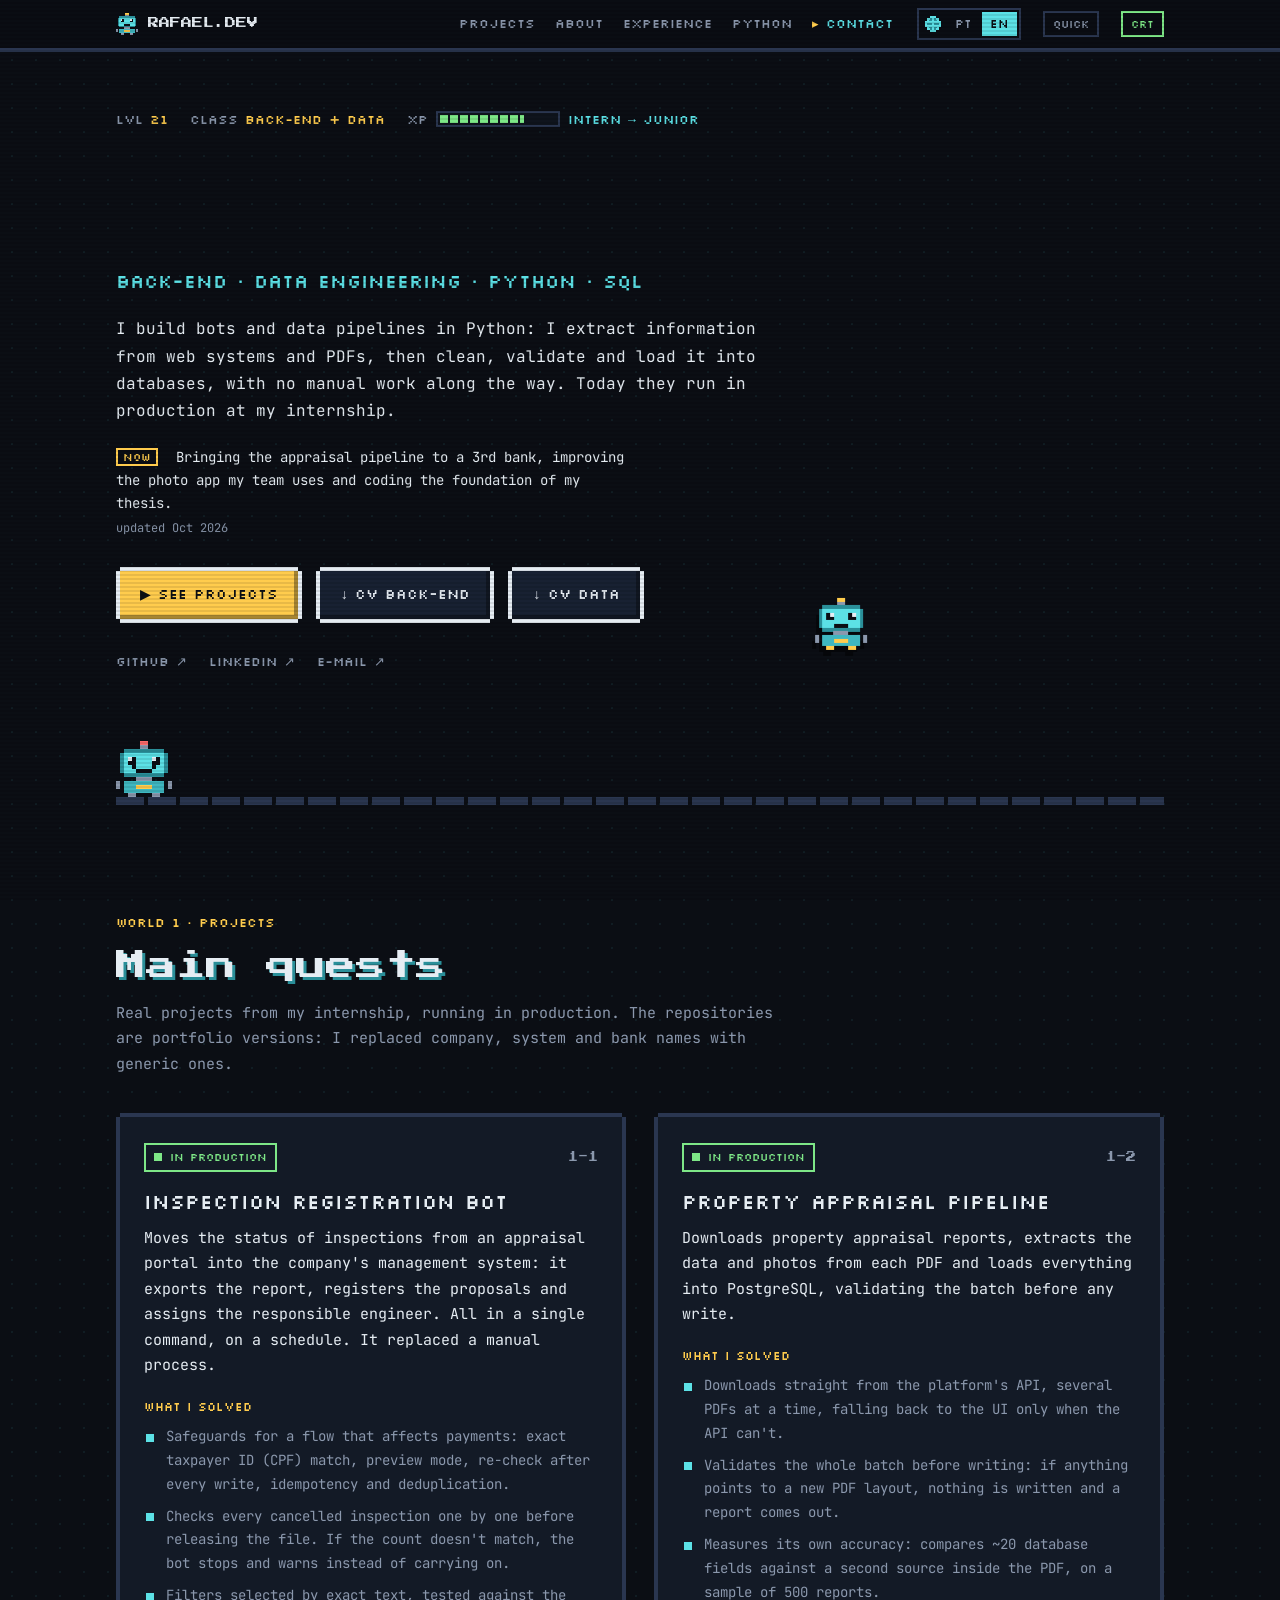
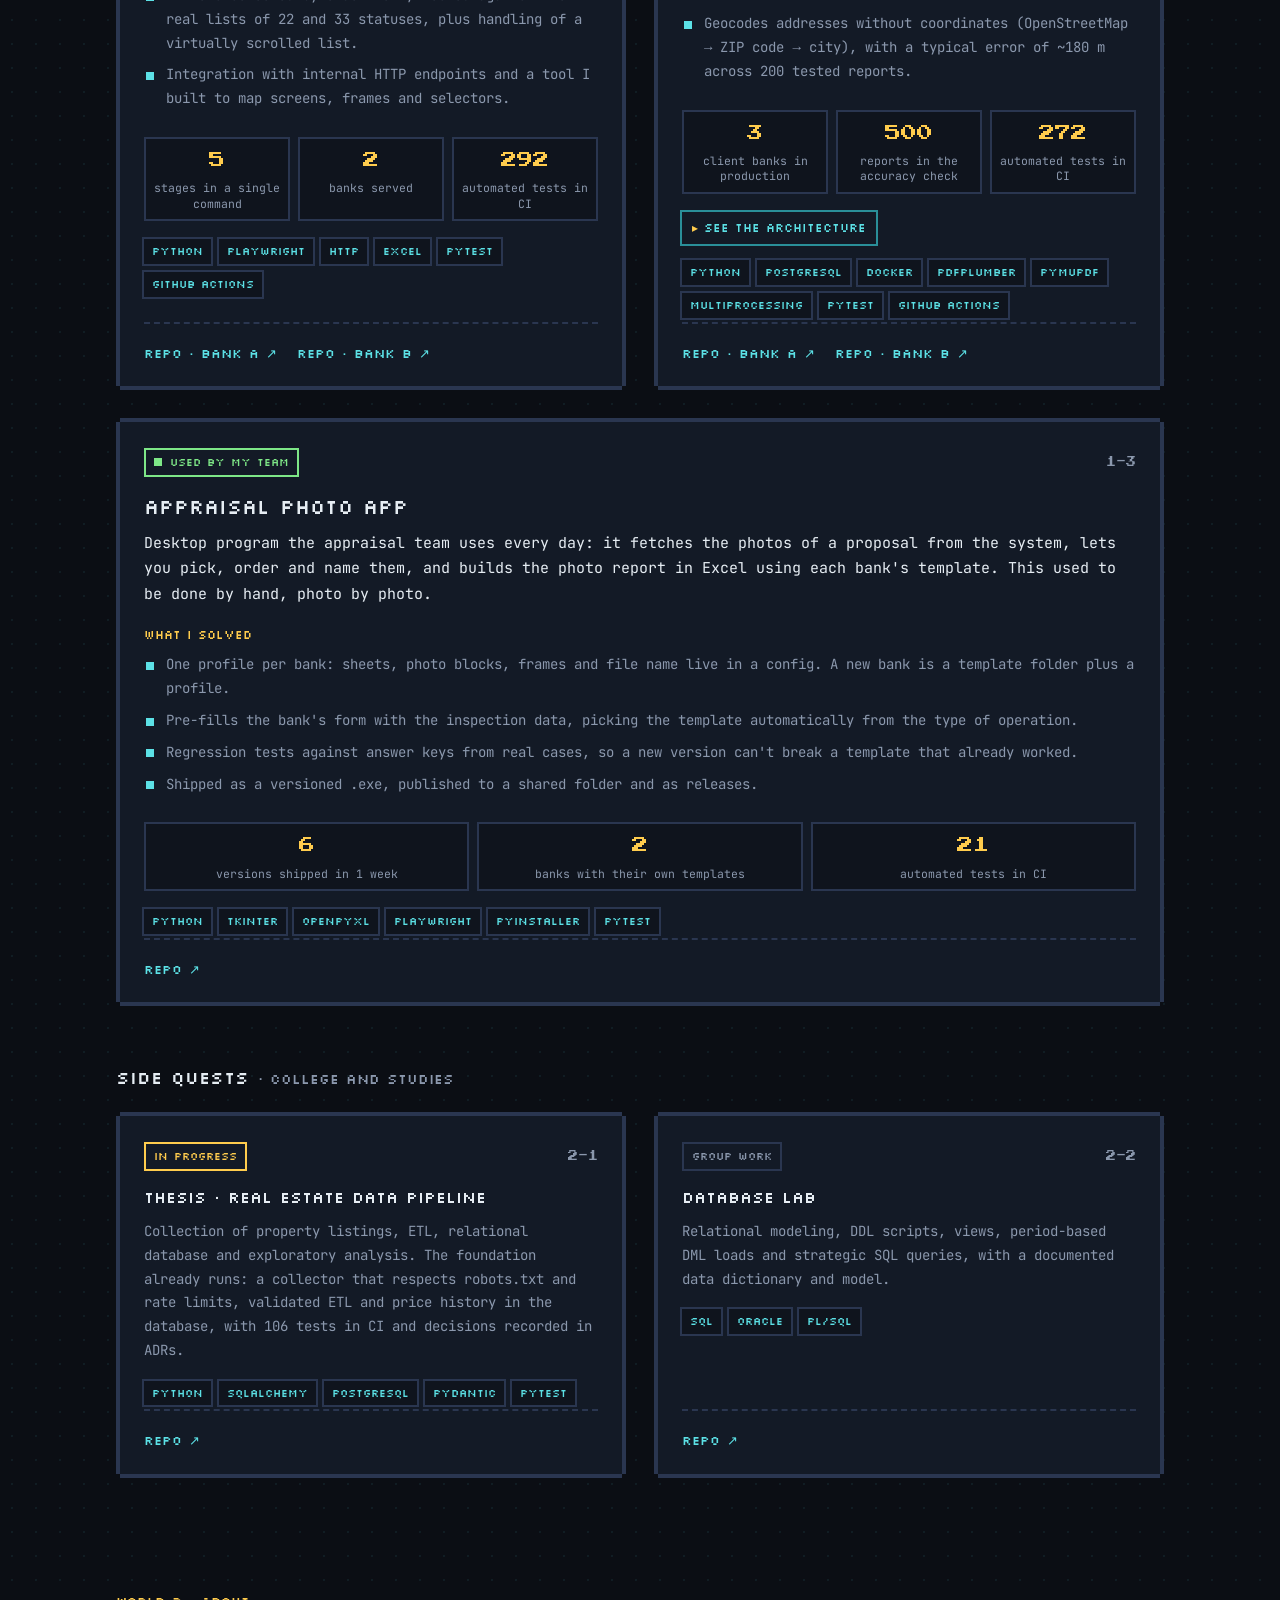
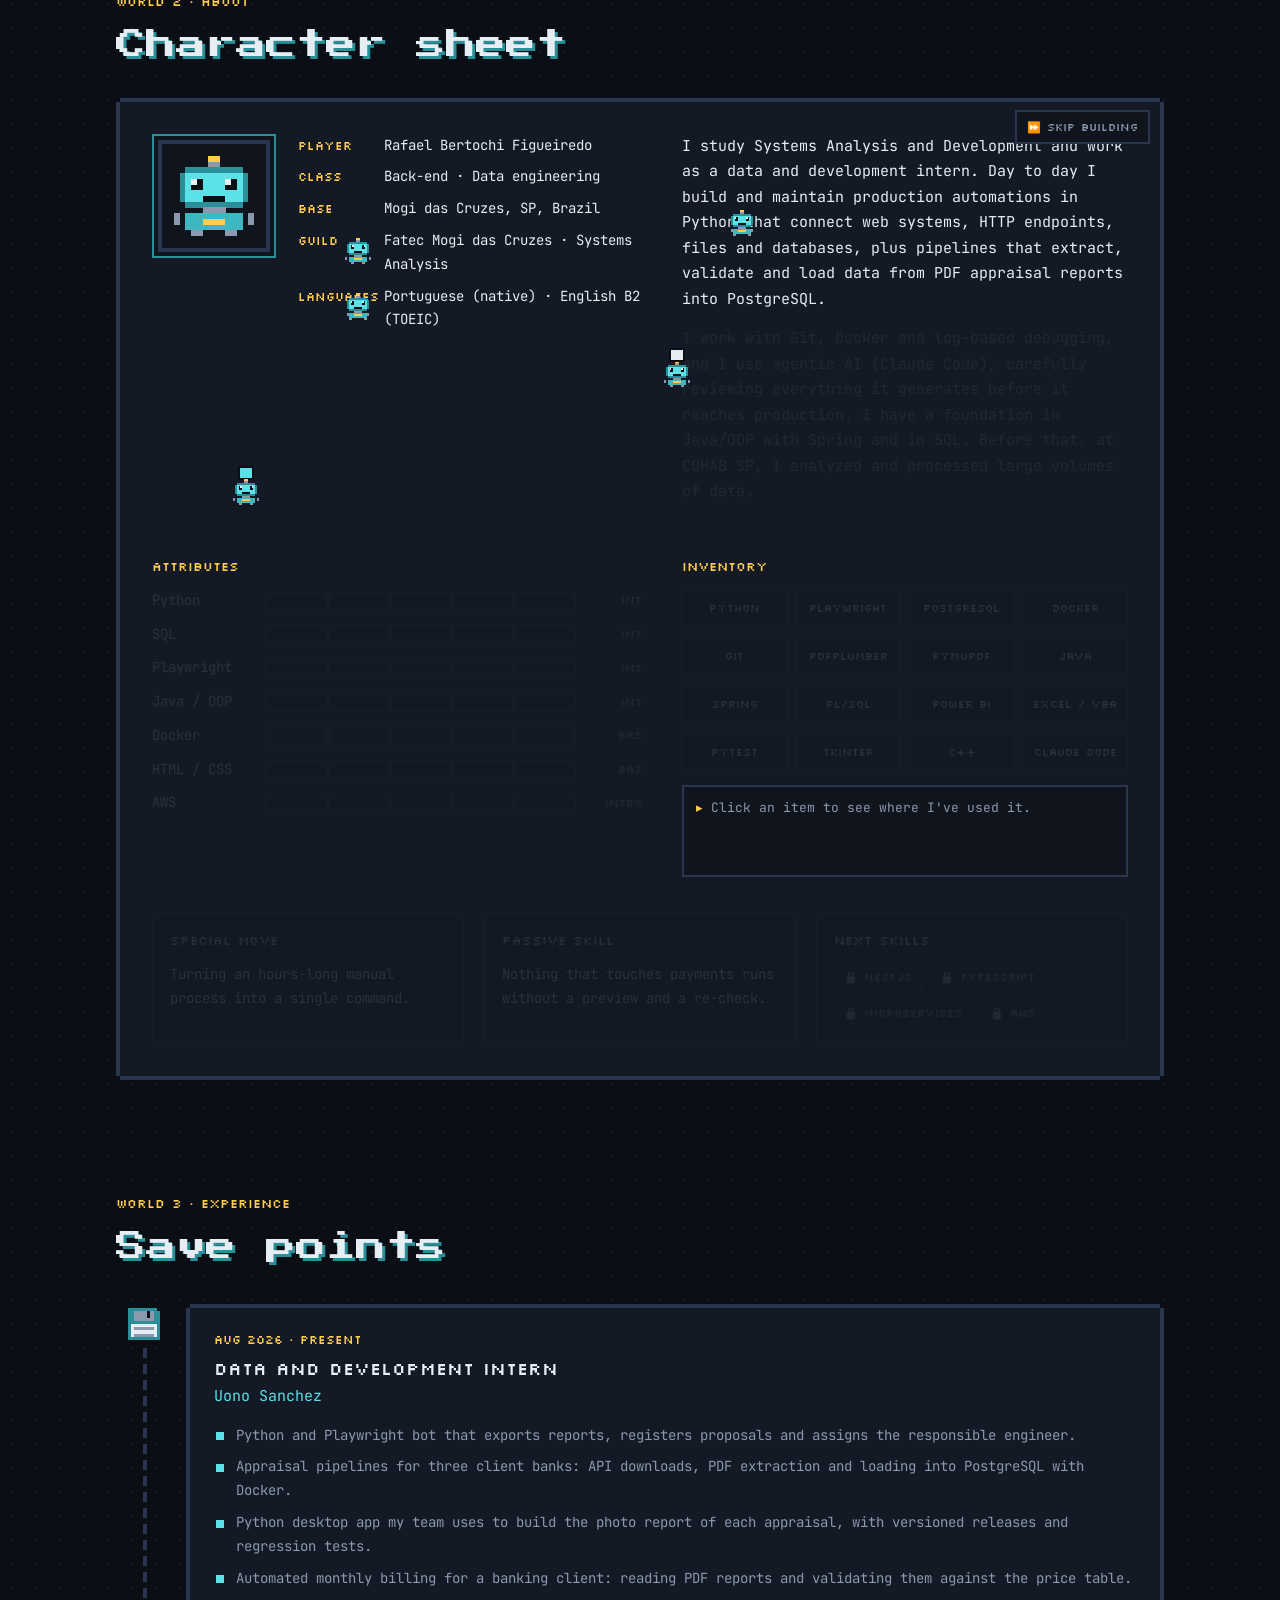
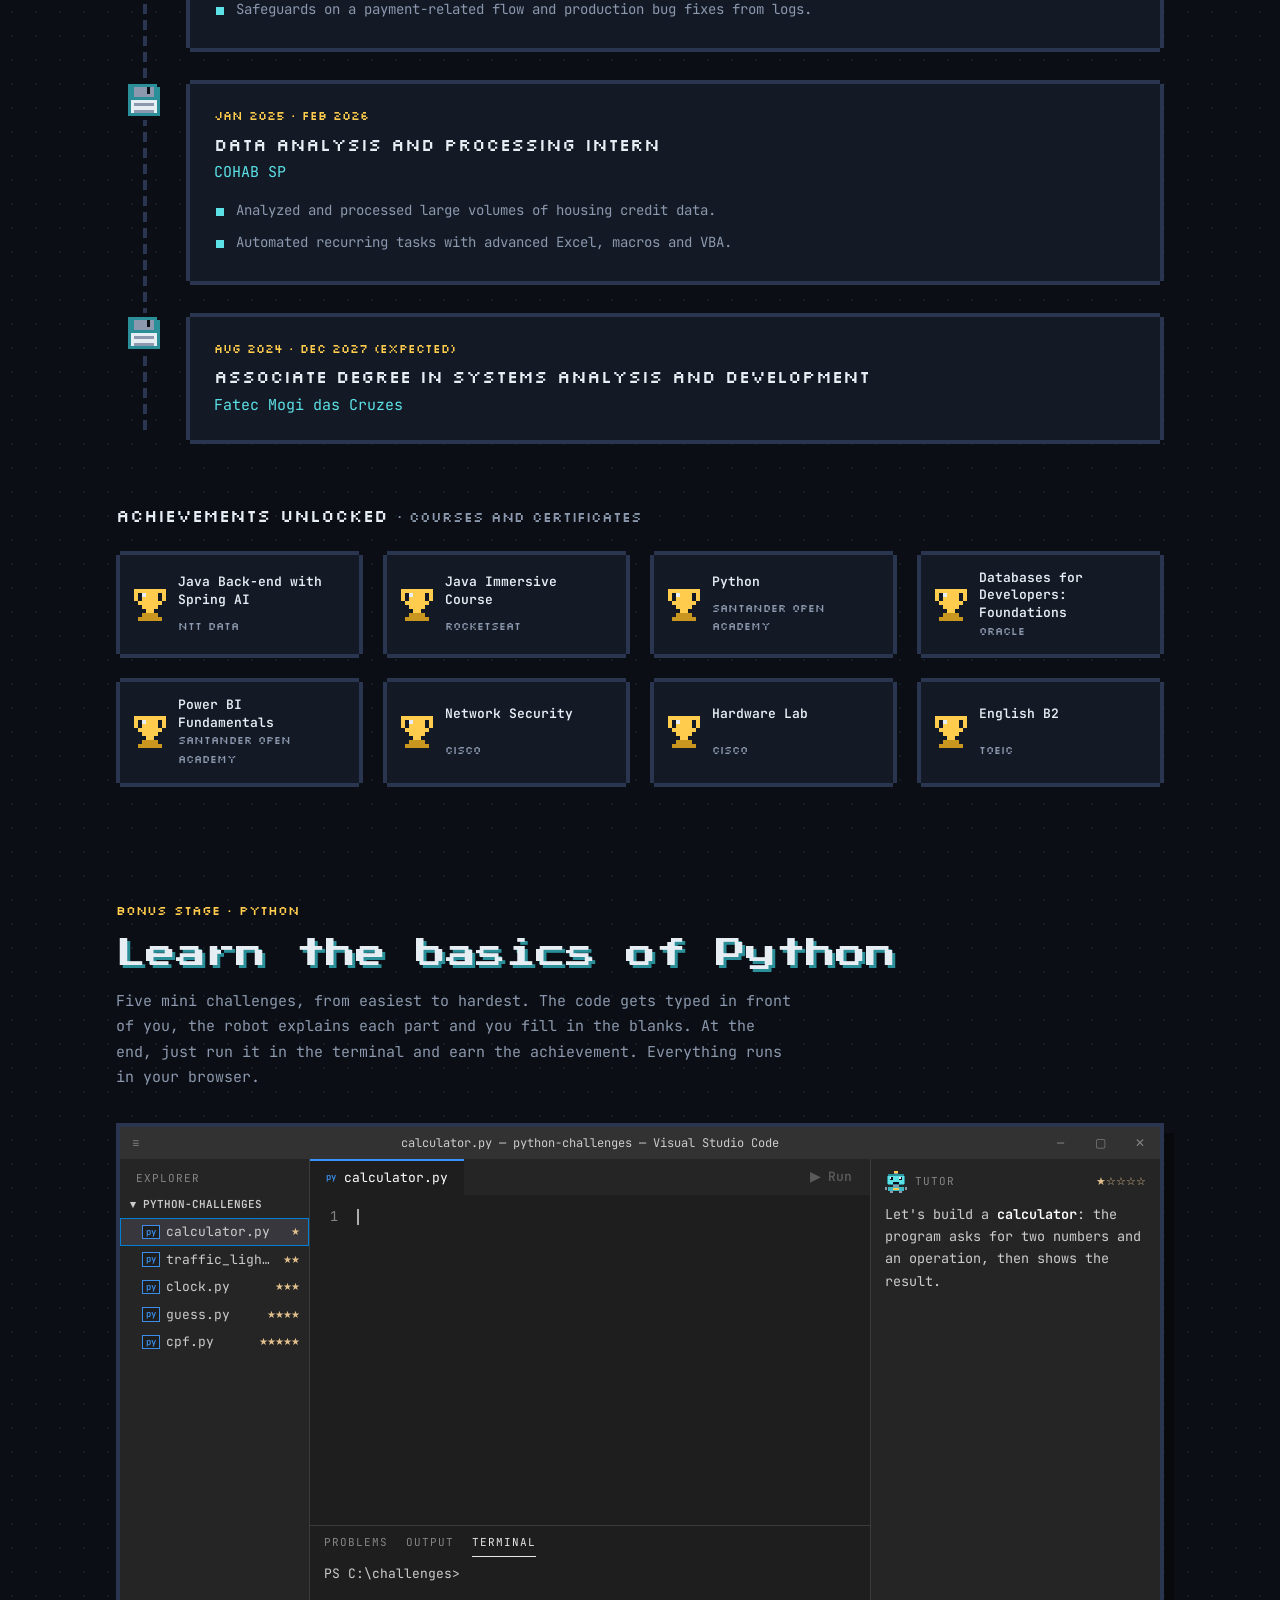
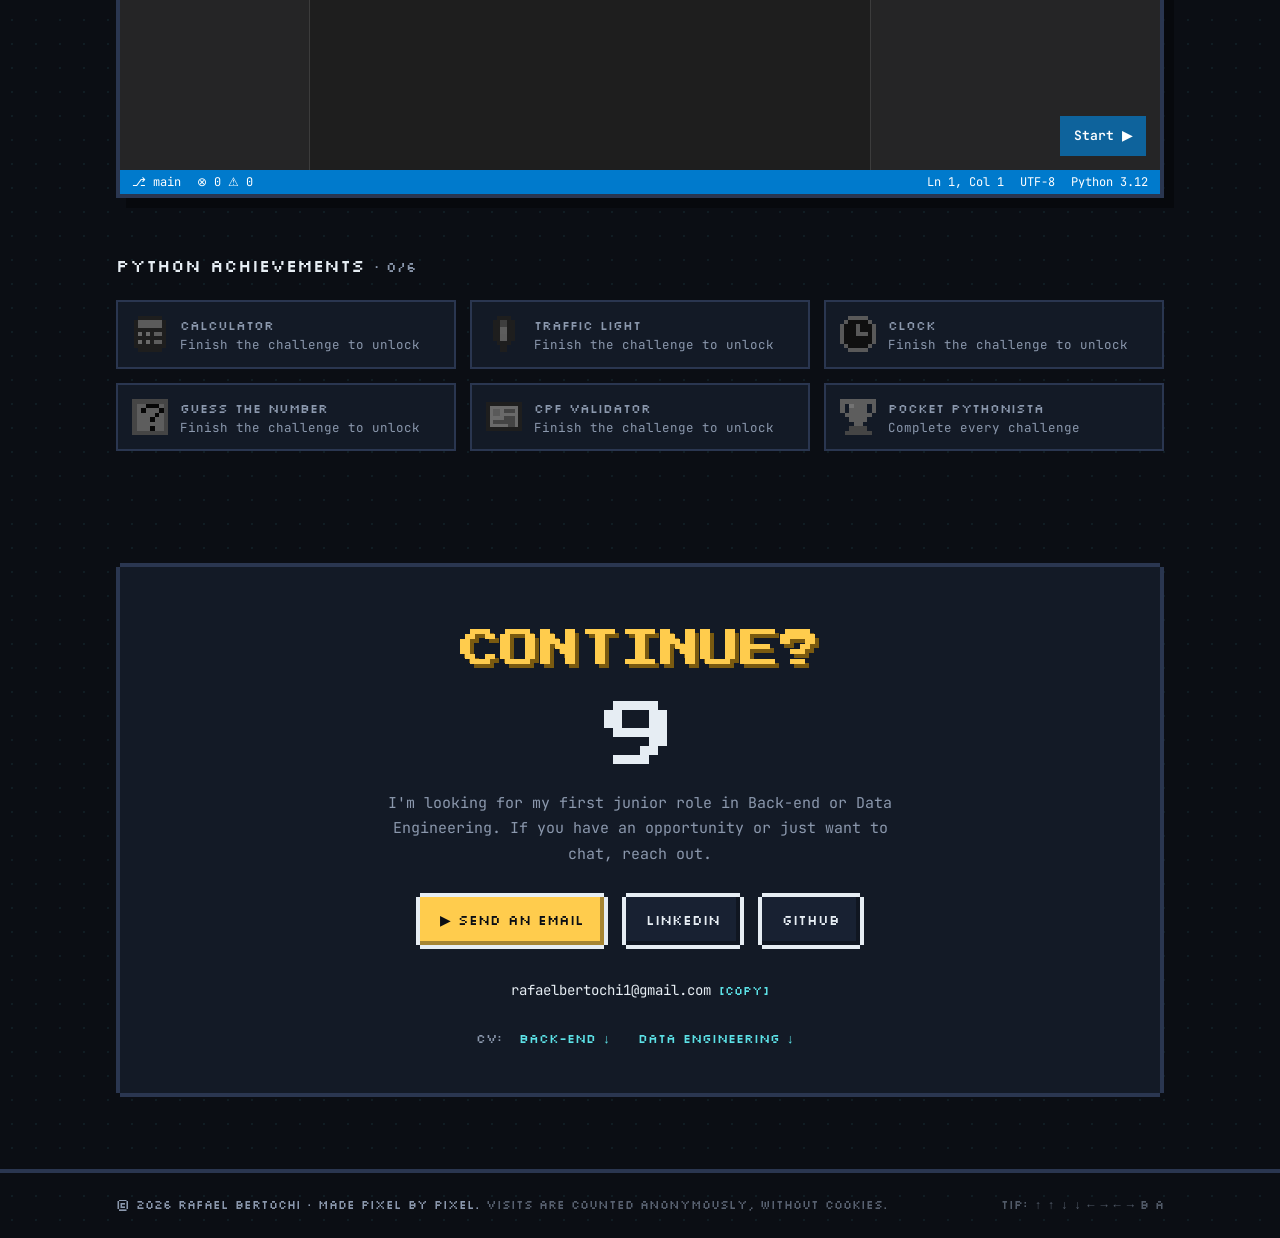
==== commit 36f4f74b: "Remove a quest atual do topo" ====
--- a/en/index.html
+++ b/en/index.html
@@ -23,11 +23,11 @@
   <link rel="icon" href="../assets/favicon.svg" type="image/svg+xml">
   <link rel="preload" href="../assets/fonts/press-start-2p.woff2" as="font" type="font/woff2" crossorigin>
   <link rel="preload" href="../assets/fonts/jetbrains-mono.woff2" as="font" type="font/woff2" crossorigin>
-  <link rel="stylesheet" href="../css/fonts.css?v=20261016134914">
-  <link rel="stylesheet" href="../css/style.css?v=20261016134914">
-  <link rel="stylesheet" href="../css/quest.css?v=20261016134914">
-  <link rel="stylesheet" href="../css/companion.css?v=20261016134914">
-  <link rel="stylesheet" href="../css/cursor.css?v=20261016134914">
+  <link rel="stylesheet" href="../css/fonts.css?v=20261023161548">
+  <link rel="stylesheet" href="../css/style.css?v=20261023161548">
+  <link rel="stylesheet" href="../css/quest.css?v=20261023161548">
+  <link rel="stylesheet" href="../css/companion.css?v=20261023161548">
+  <link rel="stylesheet" href="../css/cursor.css?v=20261023161548">
   <script>
     document.documentElement.classList.add('js');
     try { if (localStorage.getItem('rbf-direto') === '1') document.documentElement.classList.add('direto'); } catch (e) {}
@@ -92,11 +92,6 @@
           the way. Today they run in production at my internship.
         </p>
 
-        <p class="quest">
-          <span class="quest__tag">CURRENT QUEST</span>
-          <span>Land my first junior role in <strong>Back-end</strong> or <strong>Data Engineering</strong>.</span>
-        </p>
-
         <p class="now">
           <span class="now__tag">NOW</span>
           <span class="now__text">Bringing the appraisal pipeline to a 3rd bank, improving the photo app my team uses and coding the foundation of my thesis.</span>
@@ -545,12 +540,12 @@
 
   <div class="mc" id="mcToasts" aria-live="polite"></div>
 
-  <script src="../js/main.js?v=20261016134914"></script>
-  <script src="../js/name.js?v=20261016134914"></script>
-  <script src="../js/build.js?v=20261016134914"></script>
-  <script src="../js/quest.js?v=20261016134914"></script>
-  <script src="../js/companion.js?v=20261016134914"></script>
-  <script src="../js/cursor.js?v=20261016134914"></script>
+  <script src="../js/main.js?v=20261023161548"></script>
+  <script src="../js/name.js?v=20261023161548"></script>
+  <script src="../js/build.js?v=20261023161548"></script>
+  <script src="../js/quest.js?v=20261023161548"></script>
+  <script src="../js/companion.js?v=20261023161548"></script>
+  <script src="../js/cursor.js?v=20261023161548"></script>
   <!-- Contador de visitas anônimo, sem cookies (GoatCounter) -->
   <script data-goatcounter="https://rafaelbertochi.goatcounter.com/count" async src="https://gc.zgo.at/count.js"></script>
 </body>
--- a/css/style.css
+++ b/css/style.css
@@ -303,26 +303,6 @@
   font-size: 16px;
   color: var(--text);
   margin: 0 0 22px;
-}
-
-.quest {
-  display: inline-flex;
-  flex-wrap: wrap;
-  align-items: center;
-  gap: 10px 12px;
-  margin: 0 0 28px;
-  padding: 10px 14px;
-  background: rgba(255, 204, 77, 0.08);
-  border-left: var(--px) solid var(--amber);
-  font-size: 15px;
-}
-.quest strong { color: var(--amber); font-weight: 600; }
-.quest__tag {
-  font-family: var(--font-label);
-  font-size: 11px;
-  background: var(--amber);
-  color: var(--ink);
-  padding: 2px 8px;
 }
 
 .hero__cta { display: flex; flex-wrap: wrap; gap: 14px; margin-bottom: 26px; }
@@ -571,8 +551,8 @@
 .kpis small { display: block; font-size: 11.5px; line-height: 1.35; color: var(--muted); }
 @media (max-width: 400px) { .kpis small { font-size: 11px; } .kpis li { padding: 9px 4px; } }
 
-/* Linha AGORA, embaixo da quest do topo */
-.now { margin: -6px 0 28px; max-width: 64ch; font-size: 14px; line-height: 1.65; color: var(--text); }
+/* Linha AGORA, embaixo do texto do topo */
+.now { margin: 0 0 28px; max-width: 64ch; font-size: 14px; line-height: 1.65; color: var(--text); }
 .now__tag { display: inline-block; margin-right: 10px; font-family: var(--font-label); font-size: 11px; line-height: 1; color: var(--amber); box-shadow: inset 0 0 0 2px var(--amber); padding: 4px 7px 3px; vertical-align: 1px; }
 .now__date { display: block; margin-top: 4px; font-size: 12px; color: var(--muted); }
 
@@ -846,7 +826,7 @@
   .save__body { padding: 18px 16px 6px; }
   .btn { padding: 11px 16px; font-size: 13px; }
   .chips li, .badge, .stats__tag, .inv li, .locked li, .trophy small,
-  .quest__tag, .card__num, .nav__crt, .card__loot, .footer p { font-size: 12px; }
+  .card__num, .nav__crt, .card__loot, .footer p { font-size: 12px; }
   .card__num { font-size: 10px; }
   .nav nav { scrollbar-width: none; }
   .nav nav::-webkit-scrollbar { display: none; }
